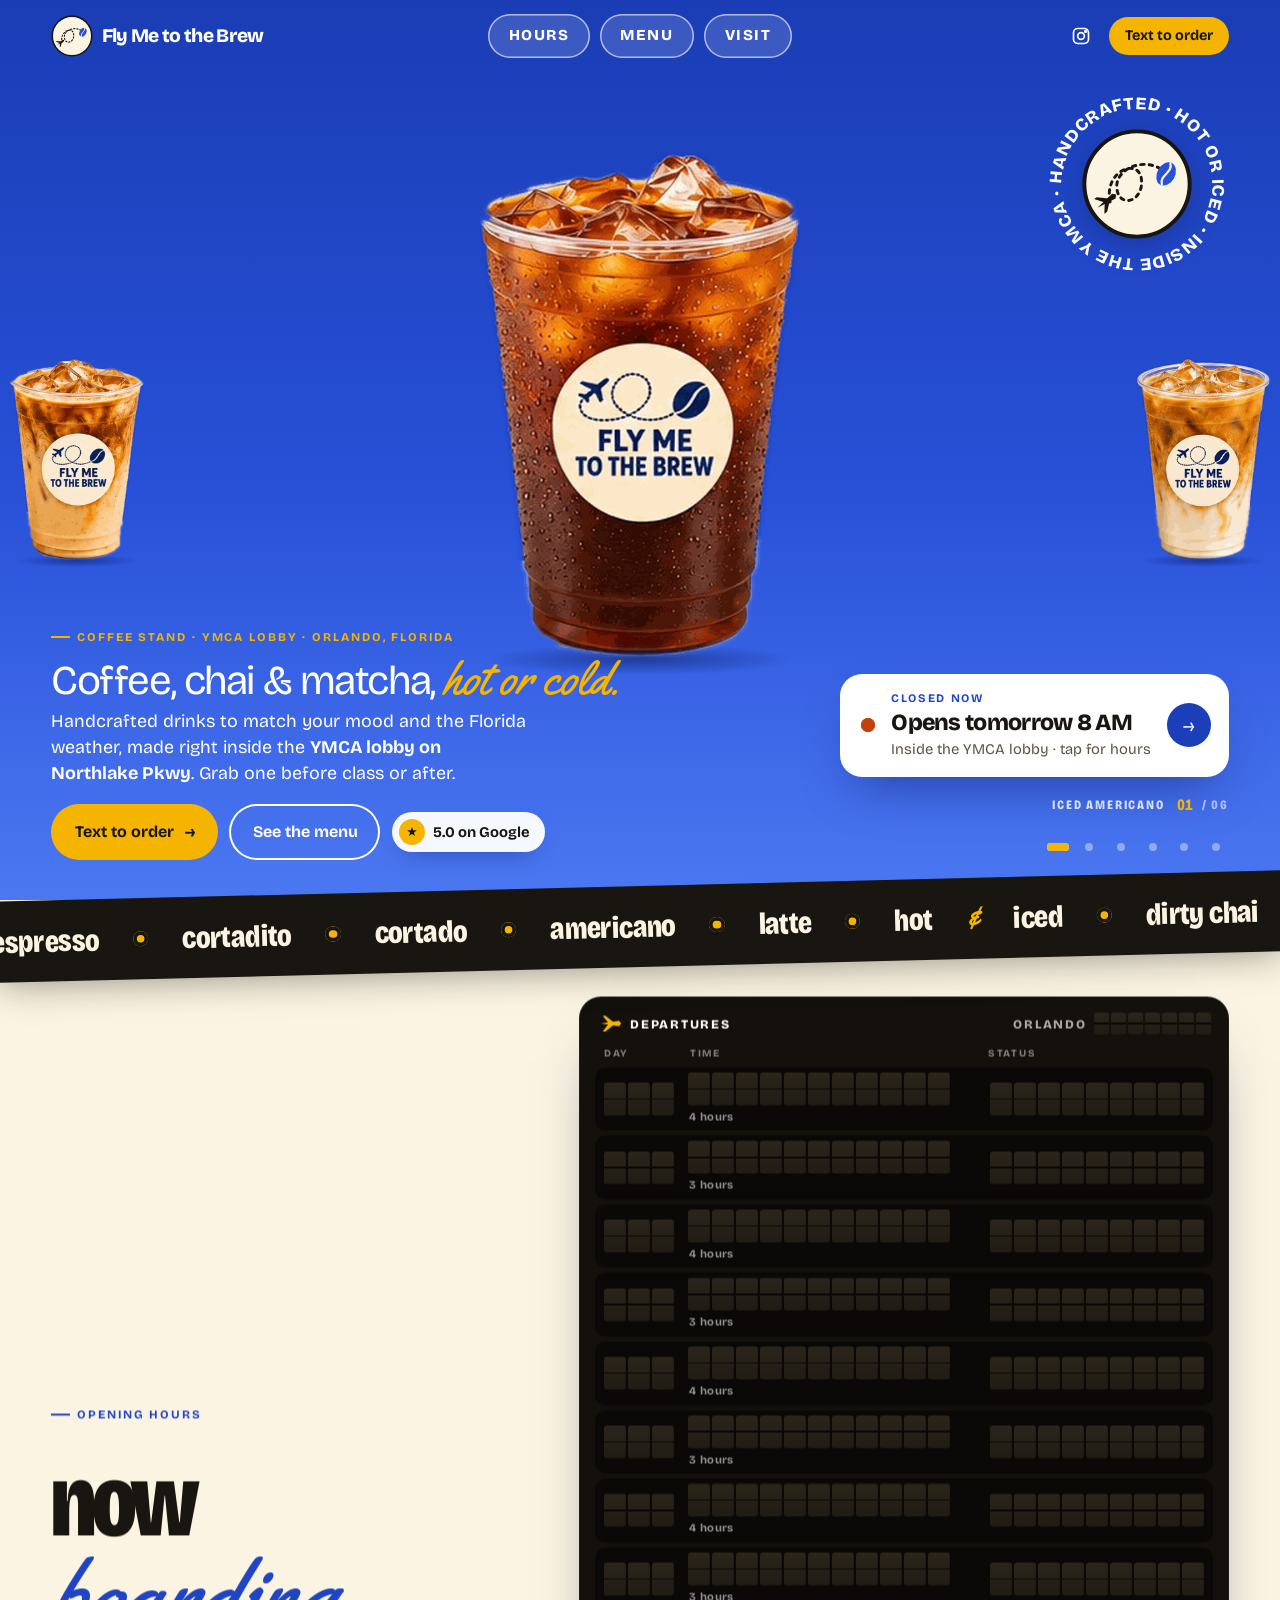
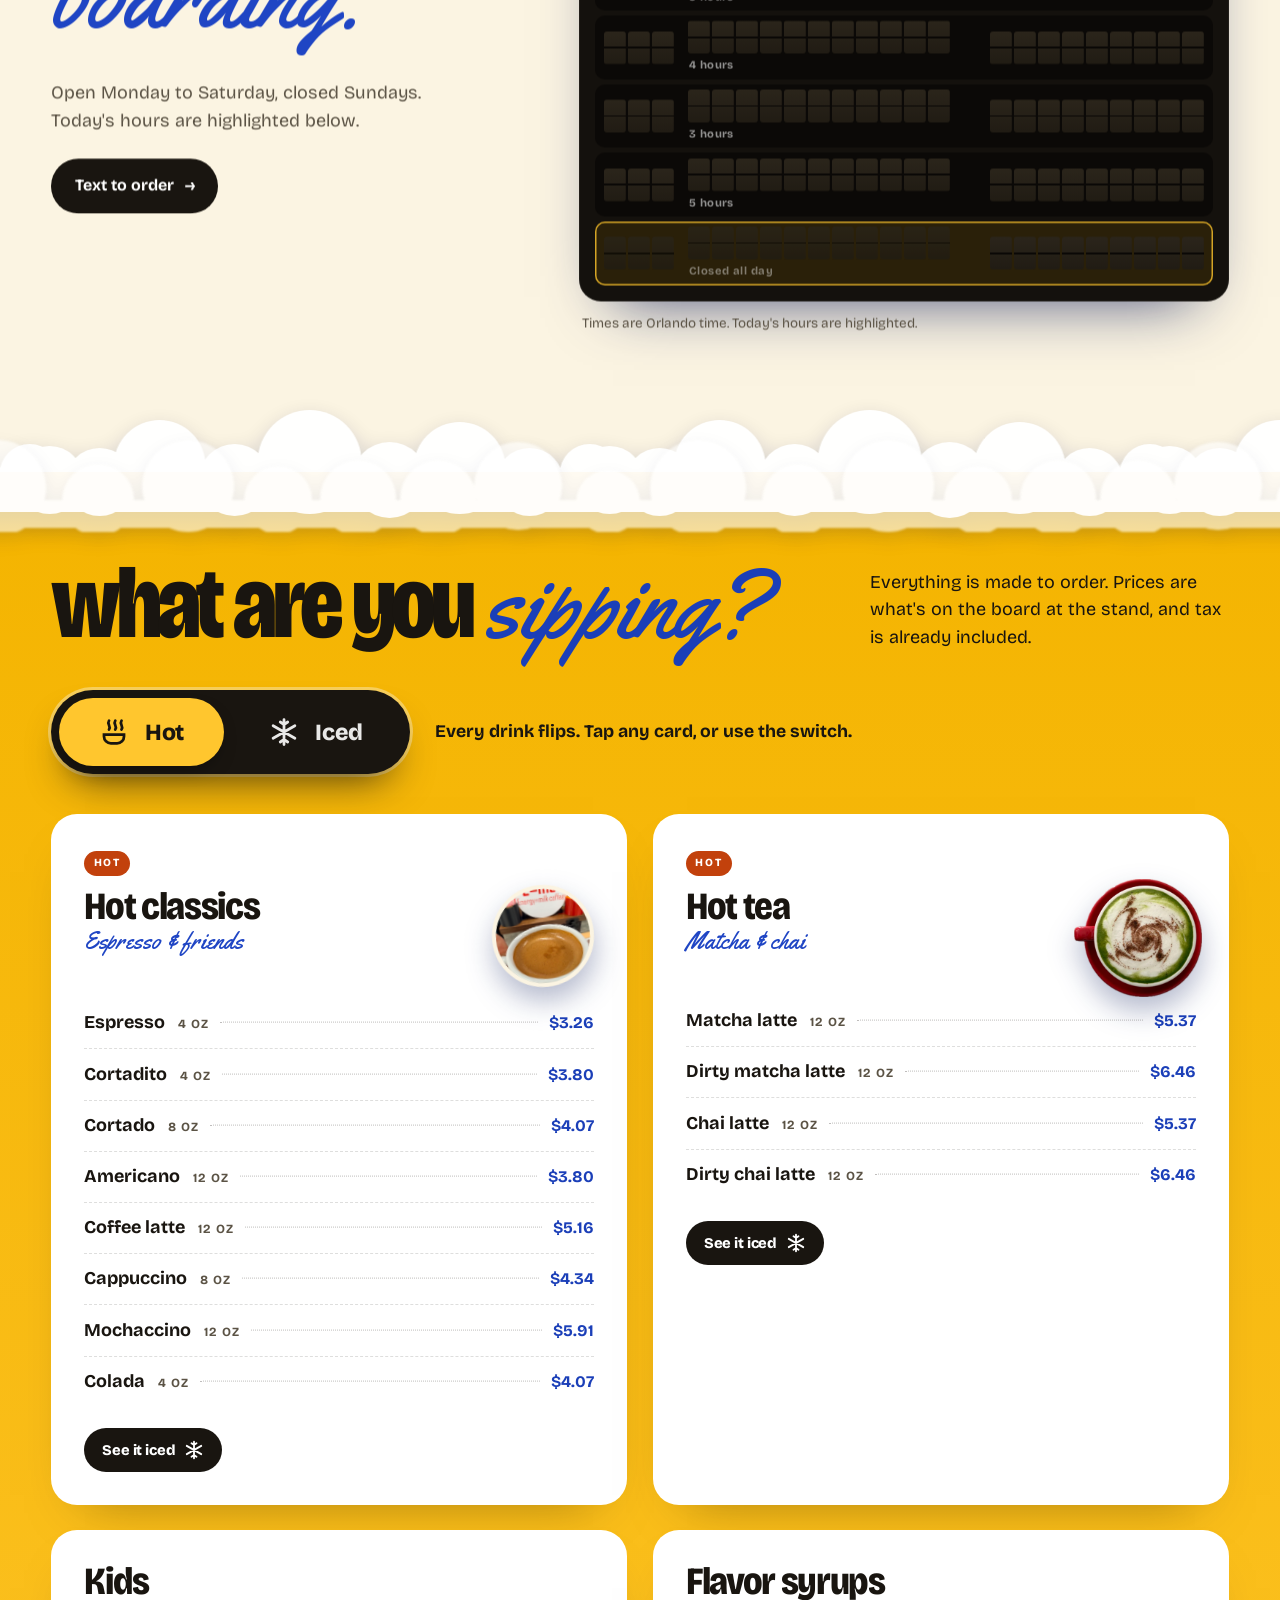
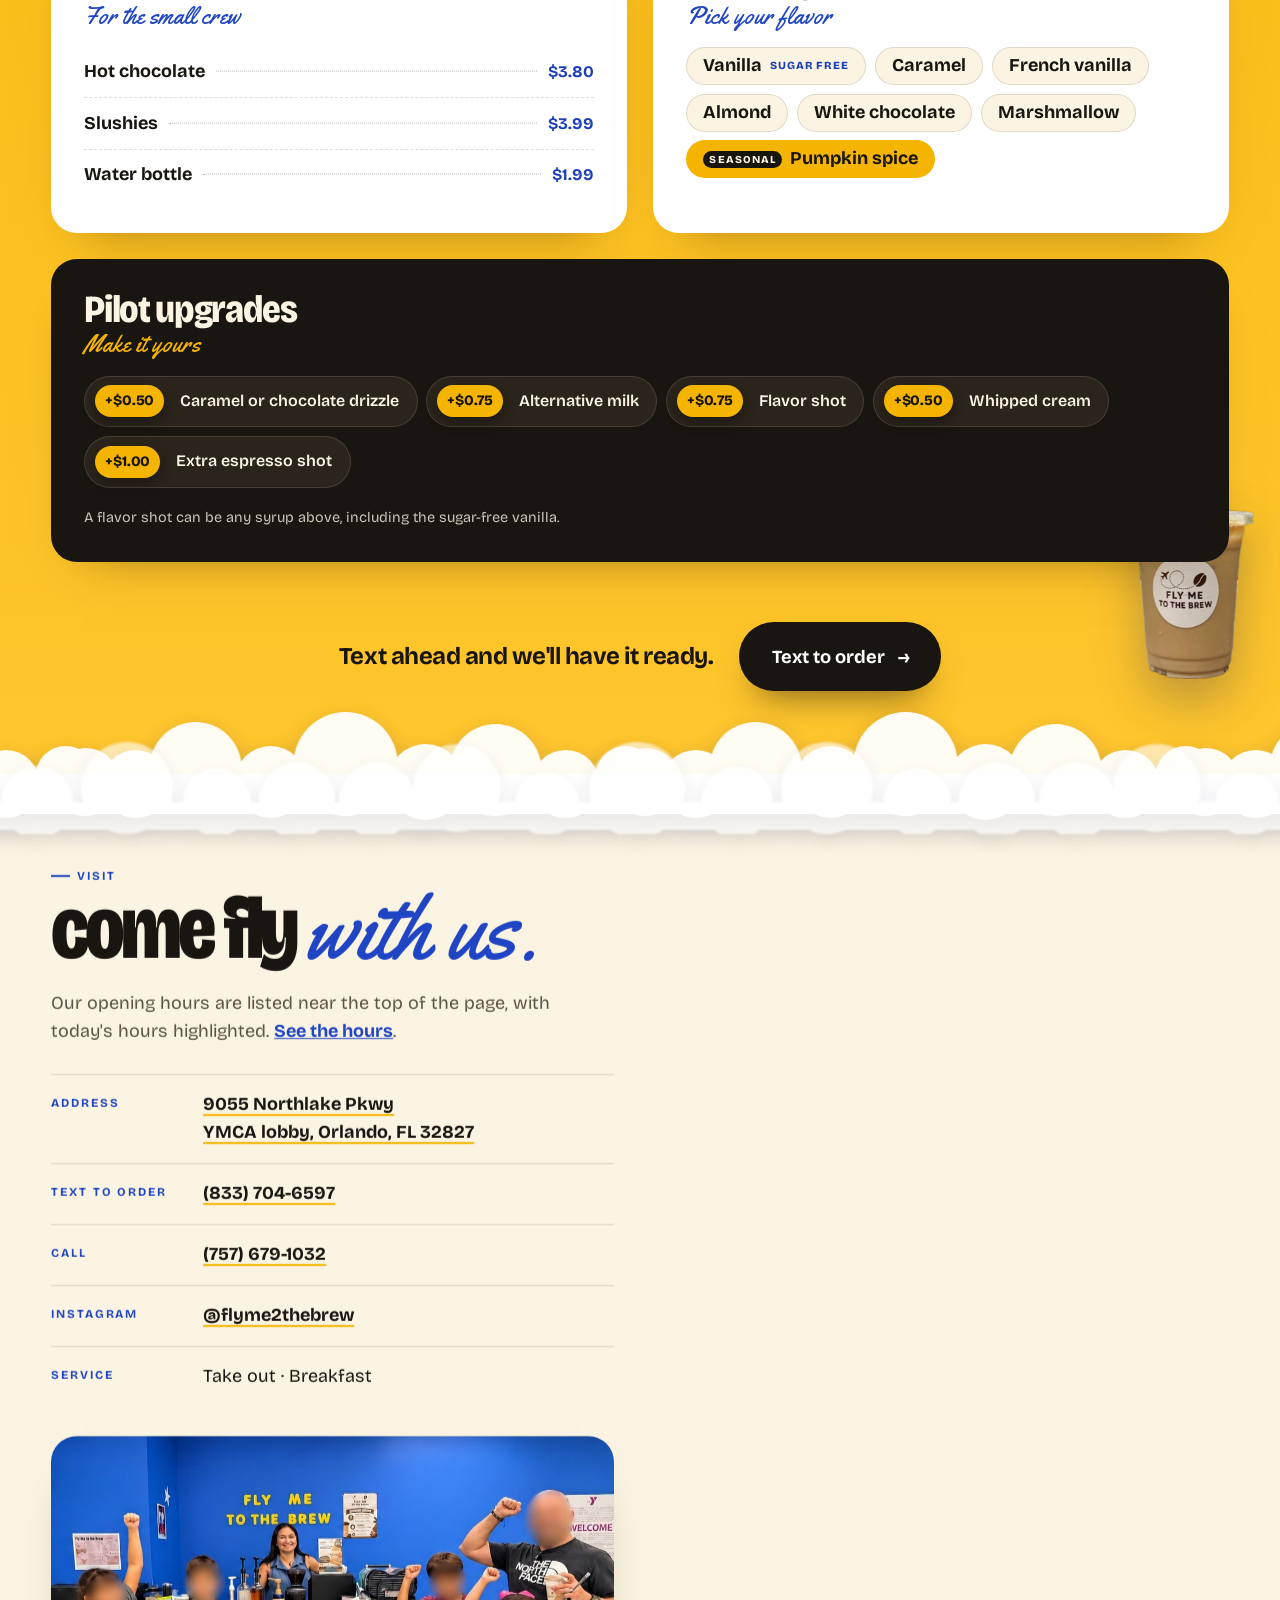
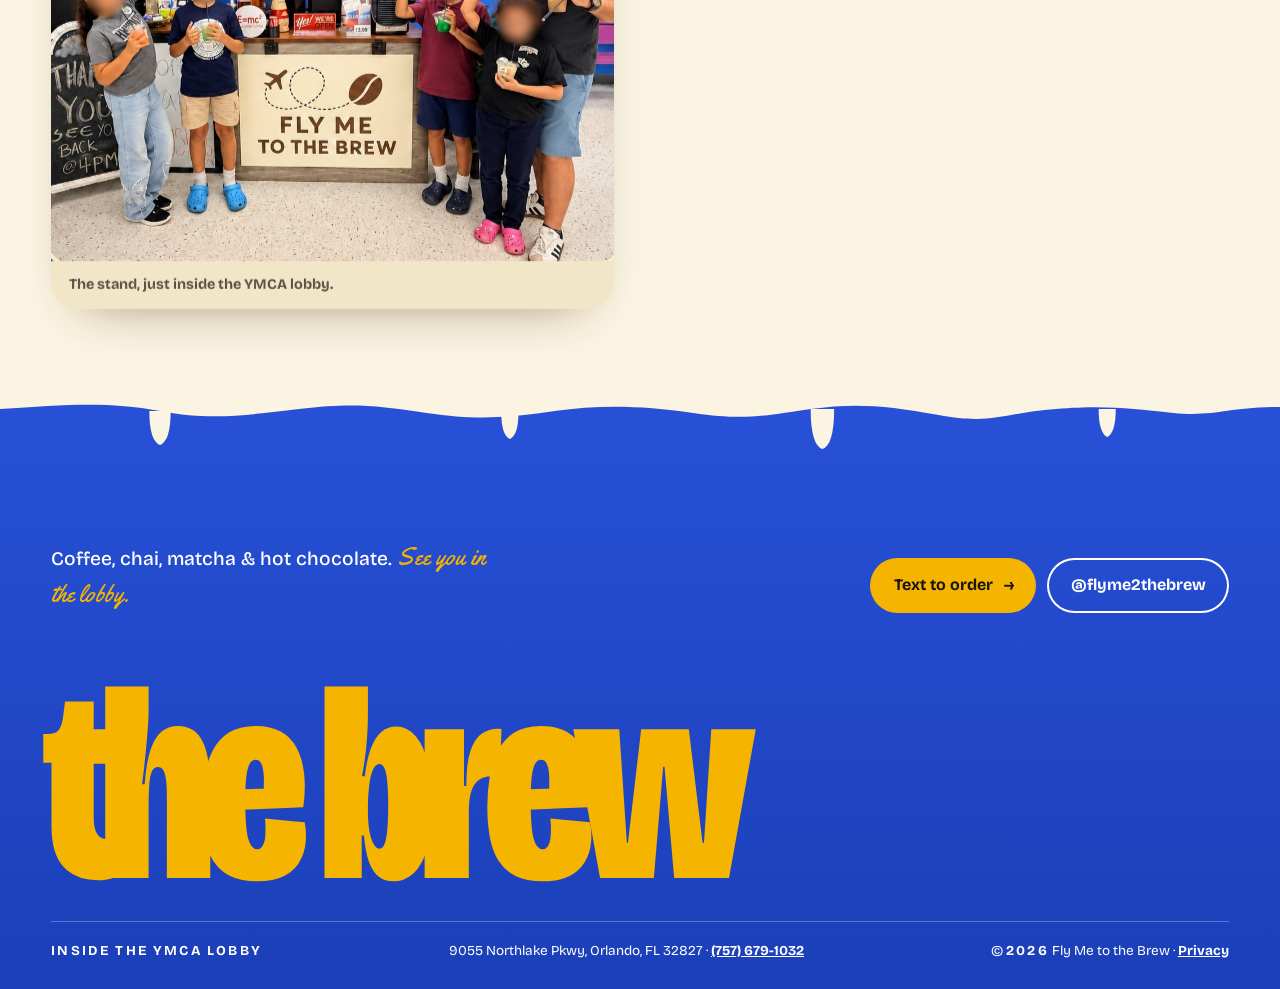
==== index.html @ d14f7934 "Add files via upload" ====
<!doctype html>
<html lang="en">
<head>
<meta charset="utf-8">
<script>document.documentElement.classList.add('js')</script>
<meta name="viewport" content="width=device-width, initial-scale=1">
<title>Fly Me to the Brew · Coffee, Chai &amp; Matcha Inside the YMCA · Orlando</title>
<meta name="description" content="Fly Me to the Brew is a coffee stand inside the YMCA lobby at 9055 Northlake Pkwy, Orlando. Handcrafted coffee, chai, matcha and hot chocolate, hot or cold. 5.0 on Google. Open six days a week.">
<meta name="theme-color" content="#2851D8">
<meta property="og:title" content="Fly Me to the Brew · Orlando">
<meta property="og:description" content="Handcrafted coffee, chai, matcha and hot chocolate, hot or cold, inside the YMCA lobby on Northlake Pkwy.">
<link rel="icon" href="[data-uri]" type="image/svg+xml">
<link rel="preconnect" href="https://fonts.googleapis.com">
<link rel="preconnect" href="https://fonts.gstatic.com" crossorigin>
<link href="https://fonts.googleapis.com/css2?family=Bricolage+Grotesque:opsz,wdth,wght@12..96,75..100,400..800&family=Yellowtail&display=swap" rel="stylesheet">
<script type="application/ld+json">
{"@context":"https://schema.org","@type":"CafeOrCoffeeShop","name":"Fly Me to the Brew","address":{"@type":"PostalAddress","streetAddress":"9055 Northlake Pkwy (YMCA lobby)","addressLocality":"Orlando","addressRegion":"FL","postalCode":"32827"},
"sameAs":["https://www.instagram.com/flyme2thebrew/"],"servesCuisine":"Coffee","aggregateRating":{"@type":"AggregateRating","ratingValue":"5.0","reviewCount":"2"},
"openingHoursSpecification":[
{"@type":"OpeningHoursSpecification","dayOfWeek":["Monday","Tuesday","Wednesday","Thursday","Friday"],"opens":"08:00","closes":"12:00"},
{"@type":"OpeningHoursSpecification","dayOfWeek":["Monday","Tuesday","Wednesday","Thursday","Friday"],"opens":"16:00","closes":"19:00"},
{"@type":"OpeningHoursSpecification","dayOfWeek":"Saturday","opens":"09:00","closes":"14:00"}]}
</script>
<style>

/* ============================================================
   GLOVER'S KITCHEN — tokens
   Colors from the logo: orange circle, green apron, plus a
   red-velvet red and warm icing cream.
   ============================================================ */
:root{
  --cream:#FFF6E9;       /* page background: icing cream */
  --paper:#FCEBD2;       /* soft warm panels */
  --orange:#F6A21A;      /* main brand orange */
  --orange-deep:#C96A04; /* orange for text on light backgrounds */
  --peach:#FFD9A0;
  --green:#1E5B36;       /* apron green (dark sections) */
  --green-2:#26703F;
  --red:#B3261E;         /* red velvet accent */
  --ink:#2A1A10;
  --ink-soft:#6B5443;
  --line:rgba(25,21,16,.13);
  --grad:linear-gradient(180deg,#E07A06 0%,#F09312 50%,#F8B240 100%);

  --f-display:"Bricolage Grotesque", ui-sans-serif, system-ui, sans-serif;
  --f-script:"Yellowtail", cursive;
  --f-body:"Bricolage Grotesque", ui-sans-serif, system-ui, sans-serif;

  --ease-out:cubic-bezier(.16,1,.3,1);
  --ease-spring:cubic-bezier(.34,1.56,.64,1);
  --gutter:clamp(16px,4vw,56px);
  --max:1320px;
}

*,*::before,*::after{box-sizing:border-box}
html{scroll-behavior:smooth;-webkit-text-size-adjust:100%}
body{
  margin:0;background:var(--cream);color:var(--ink);
  font-family:var(--f-body);font-size:clamp(16px,1.05vw + 11px,18px);line-height:1.55;
  font-variation-settings:"wdth" 100;-webkit-font-smoothing:antialiased;overflow-x:hidden;
}
img{display:block;max-width:100%;height:auto}
a{color:inherit}
::selection{background:var(--green);color:var(--cream)}
h1,h2,h3{font-family:var(--f-display);font-weight:800;line-height:.92;letter-spacing:-.03em;margin:0;text-wrap:balance}
p{margin:0 0 1em;text-wrap:pretty}
.wrap{max-width:var(--max);margin:0 auto;padding:0 var(--gutter)}
.eyebrow{
  font-family:var(--f-display);font-size:.74rem;font-weight:700;
  text-transform:uppercase;letter-spacing:.16em;color:var(--orange-deep);display:inline-flex;gap:.6em;align-items:center
}
.eyebrow::before{content:"";width:1.6em;height:2px;background:currentColor}
.script{font-family:var(--f-script);font-weight:400;letter-spacing:0;text-transform:none}
.num{font-variant-numeric:tabular-nums lining-nums}
.skip{position:absolute;left:-999px;top:8px;background:var(--ink);color:var(--cream);padding:.5em 1em;z-index:99}
.skip:focus{left:8px}
:focus-visible{outline:2px solid var(--green);outline-offset:3px;border-radius:4px}
.sr-only{position:absolute;width:1px;height:1px;overflow:hidden;clip-path:inset(50%);white-space:nowrap}

/* ============ header ============ */
.top{position:fixed;inset:0 0 auto;z-index:50;color:var(--ink);transition:background .4s var(--ease-out),box-shadow .4s var(--ease-out),transform .5s var(--ease-out)}
.top.scrolled{background:color-mix(in oklab,var(--cream) 90%,transparent);backdrop-filter:blur(12px) saturate(1.4);-webkit-backdrop-filter:blur(12px) saturate(1.4);box-shadow:0 1px 0 var(--line)}
.top.hide{transform:translateY(-100%)}
.top .wrap{display:grid;grid-template-columns:1fr auto 1fr;align-items:center;height:72px}
.logo{font-family:var(--f-display);font-weight:800;font-size:1.35rem;letter-spacing:-.04em;text-decoration:none;color:inherit;display:flex;align-items:center;gap:.45em;white-space:nowrap}
.logo img{width:42px;height:42px;transition:transform .6s var(--ease-spring)}
.logo:hover img{transform:rotate(-12deg) scale(1.08)}
.nav{display:flex;gap:clamp(18px,3vw,40px);align-items:center}
.nav a{font-size:.74rem;font-weight:700;letter-spacing:.15em;text-transform:uppercase;text-decoration:none;position:relative;padding:.4em 0}
.nav a::after{content:"";position:absolute;left:0;right:0;bottom:0;height:2px;background:currentColor;transform:scaleX(0);transform-origin:right;transition:transform .5s var(--ease-out)}
.nav a:hover::after{transform:scaleX(1);transform-origin:left}
.top-right{display:flex;justify-content:flex-end;align-items:center;gap:.6rem}
.ig{display:grid;place-items:center;width:38px;height:38px;border-radius:50%;transition:background .3s,transform .5s var(--ease-spring)}
.ig:hover{background:rgba(255,255,255,.3);transform:scale(1.1)}
.order-pill{background:var(--green);color:var(--cream);text-decoration:none;font-weight:700;font-size:.9rem;padding:.55em 1.1em;border-radius:99px;transition:transform .5s var(--ease-spring),background .3s}
.order-pill:hover{transform:translateY(-2px) rotate(-2deg);background:var(--ink)}
@media (max-width:860px){.top .wrap{grid-template-columns:1fr auto}.nav{display:none}}

/* ============ hero (floating food stage) ============ */
.hero{position:relative;height:100svh;min-height:640px;max-height:1040px;overflow:hidden;background:var(--grad);color:var(--ink)}
.stage{position:absolute;inset:0}
.prod{
  --w:min(50vh,40vw,480px);
  position:absolute;left:50%;top:45%;width:var(--w);aspect-ratio:1/1;padding:0;border:0;background:none;cursor:pointer;color:inherit;
  transform:translate(calc(-50% + var(--tx,0px) + var(--drag,0px)),calc(-50% + var(--ty,0px))) scale(var(--sc,1));
  opacity:var(--op,0);transition:transform .7s var(--ease-out),opacity .5s var(--ease-out);z-index:1
}
.prod[data-pos="0"]{--tx:0px;--ty:0px;--sc:1;--op:1;z-index:2;cursor:default}
.prod[data-pos="-1"]{--tx:-44vw;--ty:6vh;--sc:.4;--op:1}
.prod[data-pos="1"]{--tx:44vw;--ty:6vh;--sc:.4;--op:1}
.prod[data-pos="-2"]{--tx:-80vw;--ty:6vh;--sc:.3}
.prod[data-pos="2"]{--tx:80vw;--ty:6vh;--sc:.3}
.hero{touch-action:pan-y;cursor:grab;-webkit-user-select:none;user-select:none}
.hero.dragging{cursor:grabbing}
.hero.dragging .prod{transition:none}
.hero-foot{cursor:auto}
.prod .bob{display:block;width:100%;height:100%;animation:bob 5s ease-in-out infinite;transform-origin:50% 60%}
.prod:nth-child(2n) .bob{animation-delay:-1.6s}
.prod:nth-child(3n) .bob{animation-delay:-3.1s}
.prod img{display:block;width:100%;height:100%;object-fit:contain;transform:scale(var(--k,1));filter:drop-shadow(0 24px 26px rgba(10,25,90,.35));user-select:none;-webkit-user-drag:none}
.prod::after{content:"";position:absolute;left:16%;right:16%;bottom:-10%;height:7%;border-radius:50%;background:radial-gradient(closest-side,rgba(10,25,90,.45),rgba(10,25,90,0));animation:shadow 5s ease-in-out infinite}
.prod:nth-child(2n)::after{animation-delay:-1.6s}
.prod:nth-child(3n)::after{animation-delay:-3.1s}
@keyframes bob{0%,100%{transform:translateY(0) rotate(-7deg)}50%{transform:translateY(-16px) rotate(-3deg)}}
@keyframes shadow{0%,100%{transform:scaleX(1);opacity:1}50%{transform:scaleX(.82);opacity:.65}}
.prod:not([data-pos="0"]):hover .bob{animation-duration:2.4s}
@media (max-width:760px){
  .prod{--w:min(34vh,62vw);top:38%}
  .prod[data-pos="-1"]{--tx:-52vw;--sc:.42}
  .prod[data-pos="1"]{--tx:52vw;--sc:.42}
}

.stage-word{position:absolute;left:0;right:0;top:45%;transform:translateY(-50%);display:grid;place-items:center;z-index:3;pointer-events:none}
@media (max-width:760px){.stage-word{top:38%}}
.stage-word .w{
  grid-area:1/1;font-family:var(--f-display);font-weight:800;font-variation-settings:"wdth" 75;text-transform:lowercase;line-height:1;letter-spacing:-.04em;white-space:nowrap;color:#FFF4E2;
  font-size:min(15rem,calc(92vw / (var(--n) * .5)),32vh);
  opacity:0;transform:translateY(.25em) scale(.96);filter:blur(8px);
  transition:opacity .3s var(--ease-out),transform .55s var(--ease-out),filter .35s var(--ease-out);
  text-shadow:0 6px 40px rgba(10,25,90,.25)
}
.stage-word .w.on{opacity:1;transform:none;filter:none;transition-delay:.1s}

.hero-foot{position:absolute;left:0;right:0;bottom:clamp(22px,4.5vh,48px);z-index:4}
.hero-foot .wrap{display:grid;grid-template-columns:1fr auto;gap:var(--gutter);align-items:end}
.hero .eyebrow{color:var(--ink)}
.hero-title{font-size:clamp(1.9rem,3.2vw,2.9rem);letter-spacing:-.035em;margin:.55rem 0 .5rem;line-height:.95}
.hero-title .script{color:#fff;font-size:1.15em;text-shadow:0 2px 0 rgba(10,25,90,.25)}
.lede{max-width:40ch;font-size:clamp(1rem,.5vw + .9rem,1.12rem);line-height:1.45;margin:0 0 1.1rem}
.lede strong{font-weight:700}
.btn{
  --bg:var(--ink);--fg:#fff;--hov:var(--green);
  display:inline-flex;align-items:center;gap:.7em;background:var(--bg);color:var(--fg);text-decoration:none;border:0;cursor:pointer;
  font-family:var(--f-display);font-weight:700;font-size:1rem;padding:.95em 1.4em .95em 1.5em;border-radius:99px;
  position:relative;overflow:hidden;isolation:isolate;transition:transform .5s var(--ease-out),color .3s
}
.btn::before{content:"";position:absolute;inset:0;background:var(--hov);border-radius:inherit;transform:translateY(101%);transition:transform .55s var(--ease-out);z-index:-1}
.btn:hover::before{transform:none}
.btn:hover{transform:translateY(-2px)}
.btn .arr{display:inline-block;transition:transform .5s var(--ease-out)}
.btn:hover .arr{transform:translateX(3px)}
.btn-row{display:flex;flex-wrap:wrap;gap:.7rem}
.btn.ghost{--bg:transparent;--fg:var(--ink);box-shadow:inset 0 0 0 2px var(--ink)}
.btn.ghost:hover{color:#fff}
.hero-side{display:flex;flex-direction:column;align-items:flex-end;gap:1rem;text-align:right}
.today{
  display:flex;align-items:center;gap:1rem;text-align:left;text-decoration:none;background:#fff;color:var(--ink);
  padding:1rem 1.1rem 1rem 1.3rem;border-radius:22px;box-shadow:0 24px 50px -20px rgba(10,25,90,.55);max-width:420px;
  transition:transform .5s var(--ease-spring),box-shadow .4s;cursor:pointer
}
.today:hover{transform:translateY(-4px) rotate(-1deg);box-shadow:0 32px 60px -22px rgba(10,25,90,.65)}
.today .pulse{flex:none;width:14px;height:14px;border-radius:50%;background:var(--red);position:relative}
.today .pulse::after{content:"";position:absolute;inset:0;border-radius:50%;background:var(--red);animation:pulse 1.8s var(--ease-out) infinite}
.td-text small{display:block;font-size:.72rem;font-weight:700;letter-spacing:.14em;text-transform:uppercase;color:var(--orange-deep)}
.td-text b{display:block;font-family:var(--f-display);font-weight:800;font-size:clamp(1.1rem,1.4vw + .6rem,1.45rem);letter-spacing:-.03em;line-height:1.05;margin-top:.15rem}
.td-text span{display:block;font-size:.92rem;color:var(--ink-soft);margin-top:.2rem}
.td-go{flex:none;display:grid;place-items:center;width:44px;height:44px;border-radius:50%;background:var(--green);color:#fff;font-size:1.2rem;transition:transform .5s var(--ease-spring)}
.today:hover .td-go{transform:rotate(-45deg)}
@media (max-width:760px){
  .today{max-width:none;width:100%;padding:.9rem 1rem}
  .hero{height:auto;min-height:0;max-height:none;padding-bottom:26px}
  .stage{position:relative;height:58svh;min-height:360px;max-height:520px}
  .prod,.stage-word{top:56%}
  .hero-foot{position:relative;bottom:auto}
}
.dots{display:flex;gap:.35rem}
.dots button{width:26px;height:26px;border:0;background:none;padding:0;cursor:pointer;display:grid;place-items:center}
.dots button::before{content:"";width:8px;height:8px;border-radius:50%;background:rgba(25,21,16,.3);transition:all .4s var(--ease-spring)}
.dots button[aria-current="true"]::before{background:var(--ink);width:22px;border-radius:99px}
@media (max-width:760px){.hero-foot .wrap{grid-template-columns:1fr}.hero-side{align-items:flex-start;text-align:left;width:100%;gap:.7rem}}

.sticker{position:absolute;right:var(--gutter);top:92px;width:184px;height:184px;z-index:4;display:grid;place-items:center;text-decoration:none}
.sticker svg{position:absolute;inset:0;animation:spin 18s linear infinite}
.sticker text{font-family:var(--f-display);font-weight:800;font-size:12.5px;letter-spacing:.5px;text-transform:uppercase;fill:var(--ink)}
.sticker .core{position:relative;width:112px;height:112px;border-radius:50%;display:grid;place-items:center;transition:transform .6s var(--ease-spring);filter:drop-shadow(0 8px 14px rgba(10,25,90,.3))}
.sticker .core img{width:100%;height:100%}
.sticker:hover .core{transform:scale(1.12) rotate(-12deg)}
@keyframes spin{to{transform:rotate(360deg)}}
@media (max-width:1100px){.sticker{width:140px;height:140px}.sticker .core{width:84px;height:84px}}
@media (max-width:760px){.sticker{display:none}}

/* ============ marquee ============ */
.marquee{background:var(--green);color:var(--cream);overflow:hidden;padding:1.05rem 0;transform:rotate(-1.4deg);margin:-14px -2vw 0;position:relative;z-index:3;box-shadow:0 20px 40px -24px rgba(27,63,184,.6)}
.marquee .track{display:flex;width:max-content;animation:marq 40s linear infinite}
.marquee:hover .track{animation-play-state:paused}
.marquee span{font-family:var(--f-display);font-weight:800;font-variation-settings:"wdth" 80;font-size:clamp(1.3rem,2.4vw,2rem);letter-spacing:-.02em;white-space:nowrap;padding:0 .55em;display:flex;align-items:center;gap:1.1em;text-transform:lowercase}
.marquee i{font-family:var(--f-script);font-style:normal;font-weight:400;color:var(--orange);text-transform:none}
.marquee span::after{content:"";width:.5em;height:.5em;border-radius:50%;background:var(--orange);box-shadow:inset 0 0 0 .12em var(--cream)}
@keyframes marq{to{transform:translateX(-50%)}}

/* ============ proof ============ */
.proof{padding:clamp(70px,9vw,120px) 0 clamp(40px,6vw,80px)}
.proof-grid{display:grid;grid-template-columns:repeat(4,1fr);border-top:1px solid var(--line)}
.proof-grid > div{padding:1.4rem 1.2rem 0 0;border-right:1px solid var(--line);margin-right:1.2rem}
.proof-grid > div:last-child{border-right:0}
.proof .big{font-family:var(--f-display);font-weight:800;font-variation-settings:"wdth" 78;font-size:clamp(2.6rem,5.4vw,4.6rem);line-height:.9;letter-spacing:-.045em;color:var(--green)}
.proof .big sup,.proof .big small{font-size:.4em;vertical-align:1.2em;color:var(--orange-deep);margin-left:.08em}
.proof .big small{vertical-align:baseline}
.proof .lbl{font-size:.92rem;color:var(--ink-soft);margin-top:.5rem;max-width:22ch}
@media (max-width:760px){.proof-grid{grid-template-columns:1fr 1fr;row-gap:1.6rem}.proof-grid > div:nth-child(2){border-right:0}}

/* ============ section heads ============ */
.sec{padding:clamp(70px,10vw,140px) 0}
.head{display:grid;grid-template-columns:repeat(12,1fr);gap:var(--gutter);align-items:end;margin-bottom:clamp(36px,5vw,64px)}
.head h2{grid-column:1 / span 8;font-size:clamp(3rem,8vw,7rem);font-variation-settings:"wdth" 80;text-transform:lowercase;letter-spacing:-.045em;line-height:.95}
.head h2 .script{font-size:.95em;color:var(--orange-deep)}
.head p{grid-column:9 / span 4;color:var(--ink-soft);margin:0}
@media (max-width:900px){.head h2,.head p{grid-column:1 / -1}}

/* ============ menu ============ */
.menu{background:var(--grad);position:relative;overflow:hidden}
.menu .head h2,.menu .head p{color:var(--ink)}
.menu .head h2 .script{color:#fff;text-shadow:0 2px 0 rgba(10,25,90,.25)}
.menu .head p a{font-weight:700}
.board{display:grid;grid-template-columns:repeat(12,1fr);gap:clamp(18px,2vw,28px);position:relative;z-index:1}
.cat{grid-column:span 6;background:#fff;border-radius:26px;padding:clamp(22px,2.6vw,36px);position:relative;overflow:hidden;box-shadow:0 24px 50px -34px rgba(10,25,90,.6);transition:transform .6s var(--ease-out),box-shadow .6s var(--ease-out)}
.cat:hover{transform:translateY(-4px);box-shadow:0 30px 60px -36px rgba(10,25,90,.7)}
.cat.wide{grid-column:span 12}
.cat.third{grid-column:span 4}
@media (max-width:980px){.cat,.cat.third{grid-column:span 12}}
.cat-top{display:flex;justify-content:space-between;align-items:flex-start;gap:1rem;margin-bottom:1.2rem}
.cat h3{font-size:clamp(1.9rem,3vw,2.6rem);font-variation-settings:"wdth" 85;letter-spacing:-.035em}
.cat h3 .script{display:block;font-size:.62em;margin-top:.3em;color:var(--orange-deep)}
.cat-img{width:clamp(90px,10vw,130px);flex:none;margin:-10px -6px -20px 0;filter:drop-shadow(0 14px 14px rgba(10,25,90,.3));transition:transform .6s var(--ease-spring)}
.cat:hover .cat-img{transform:rotate(-8deg) scale(1.08)}
.rows{list-style:none;margin:0;padding:0}
.rows li{display:flex;align-items:baseline;gap:.6em;padding:.62em 0;border-top:1px dashed var(--line)}
.rows li:first-child{border-top:0}
.rows .n{font-weight:700}
.rows .d{color:var(--ink-soft);font-size:.9em}
.rows .fill{flex:1;border-bottom:1.5px dotted rgba(25,21,16,.28);transform:translateY(-.3em);min-width:1.5em}
.rows .p{font-family:var(--f-display);font-weight:700;color:var(--green);font-size:.9em}
.tagline{font-family:var(--f-script);font-size:1.35rem;color:var(--orange-deep);margin:1rem 0 0}
.fresh{position:absolute;top:1.2rem;right:1.2rem;font-family:var(--f-display);font-size:.68rem;font-weight:800;letter-spacing:.14em;text-transform:uppercase;background:var(--red);color:#fff;padding:.35em .7em;border-radius:99px;transform:rotate(4deg)}
@media (max-width:600px){.fresh{position:static;display:inline-block;margin-bottom:.9rem}}

/* flavors */
.flavor-cat{background:var(--green);color:var(--cream)}
.flavor-cat h3 .script{color:var(--orange)}
.flavor-cat p{color:rgba(255,246,233,.78)}
.flavors{display:flex;flex-wrap:wrap;gap:.55rem;margin-top:.4rem}
.flv{
  --c:#eee;display:inline-flex;align-items:center;gap:.6em;padding:.55em 1.1em .55em .6em;border-radius:99px;background:var(--green-2);
  border:1px solid rgba(255,255,255,.12);color:var(--cream);font-weight:600;font-size:1rem;cursor:default;
  transition:transform .5s var(--ease-spring),border-color .3s
}
.flv img,.flv .sw{width:46px;height:46px;object-fit:contain;margin:-6px 0;filter:drop-shadow(0 6px 6px rgba(0,0,0,.3));transition:transform .5s var(--ease-spring)}
.flv .sw{width:34px;height:34px;margin:0 6px;border-radius:50%;background:var(--c);box-shadow:inset 0 -4px 0 rgba(0,0,0,.15)}
.flv:hover{transform:translateY(-3px) rotate(-2deg);border-color:var(--c)}
.flv:hover img,.flv:hover .sw{transform:scale(1.35) rotate(-8deg)}
.flv .best{font-size:.66rem;font-weight:800;letter-spacing:.1em;text-transform:uppercase;background:var(--orange);color:var(--ink);padding:.2em .55em;border-radius:99px}

/* ============ fresh-out-the-oven rail ============ */
.newbies{overflow:hidden}
.rail{display:flex;gap:clamp(16px,2vw,26px);overflow-x:auto;scroll-snap-type:x mandatory;padding:10px var(--gutter) 30px;scrollbar-width:none;cursor:grab}
.rail::-webkit-scrollbar{display:none}
.rail.drag{cursor:grabbing;scroll-snap-type:none}
.card{flex:0 0 clamp(250px,30vw,380px);scroll-snap-align:start;perspective:900px;margin:0}
.card .inner{border-radius:24px;overflow:hidden;background:#fff;transform:rotateX(var(--rx,0)) rotateY(var(--ry,0));transition:transform .5s var(--ease-out),box-shadow .5s;box-shadow:0 20px 40px -30px rgba(25,21,16,.5);will-change:transform}
.card:hover .inner{box-shadow:0 40px 70px -35px rgba(40,81,216,.6)}
.card img{aspect-ratio:4/5;object-fit:cover;width:100%;pointer-events:none;user-select:none}
.card figcaption{display:flex;flex-direction:column;gap:.15rem;padding:1rem .3rem 0}
.card figcaption b{font-family:var(--f-display);font-weight:800;font-size:1.25rem;letter-spacing:-.02em}
.card figcaption span{font-family:var(--f-script);font-size:1.2rem;color:var(--orange-deep)}
.rail-hint{display:flex;align-items:center;gap:.6em;font-size:.85rem;color:var(--ink-soft);margin-top:.8rem}
.rail-hint .bar{width:60px;height:3px;background:var(--line);position:relative;overflow:hidden;border-radius:2px}
.rail-hint .bar i{position:absolute;inset:0;background:var(--orange);transform-origin:left;transform:scaleX(var(--p,.15))}

/* ============ in their words ============ */
.voices{background:var(--paper);position:relative;overflow:hidden}
.feature-quote{display:grid;grid-template-columns:repeat(12,1fr);gap:var(--gutter);align-items:start;margin-bottom:clamp(40px,6vw,80px)}
.feature-quote blockquote{grid-column:1 / span 9;margin:0;font-family:var(--f-display);font-weight:700;font-variation-settings:"wdth" 80;font-size:clamp(2.1rem,5.2vw,4.6rem);line-height:1;letter-spacing:-.035em;text-indent:-.42em}
.feature-quote blockquote em{font-style:normal;color:var(--orange-deep)}
.feature-quote cite{grid-column:10 / span 3;font-style:normal;align-self:end;font-size:.95rem}
.feature-quote cite a{font-weight:700;text-decoration:none;border-bottom:2px solid var(--orange)}
.feature-quote cite small{display:block;color:var(--ink-soft);margin-top:.3em}
@media (max-width:900px){.feature-quote blockquote,.feature-quote cite{grid-column:1 / -1}}
.quotes{columns:3 280px;column-gap:clamp(16px,2vw,26px)}
.q{break-inside:avoid;background:#fff;border-radius:22px;padding:1.5rem 1.5rem 1.2rem;margin:0 0 clamp(16px,2vw,26px);position:relative;transition:transform .6s var(--ease-spring)}
.q:nth-child(odd){transform:rotate(-1deg)}
.q:nth-child(even){transform:rotate(1.2deg)}
.q:hover{transform:rotate(0) translateY(-4px)}
.q p{font-size:1.2rem;line-height:1.4;margin-bottom:1rem;text-indent:-.4em}
.q footer{display:flex;align-items:center;gap:.6em;font-size:.85rem;color:var(--ink-soft);border-top:1px solid var(--line);padding-top:.8rem}
.q footer a{color:var(--ink);font-weight:700;text-decoration:none}
.q footer a:hover{color:var(--orange-deep)}
.q .av{width:28px;height:28px;border-radius:50%;background:var(--c,var(--orange));display:grid;place-items:center}
.q .av img{width:100%;height:100%}

/* ============ giving back: "we sell out & help out" ============ */
.giving{background:radial-gradient(120% 80% at 50% 0%,#C7372C 0%,#A11F18 55%,#7A1410 100%);color:var(--cream);position:relative;overflow:hidden}
.giving .eyebrow{color:var(--peach)}
.give-head{text-align:center;max-width:1040px;margin:0 auto clamp(56px,8vw,100px)}
.give-head h2{font-size:clamp(3.2rem,10vw,9rem);font-variation-settings:"wdth" 76;text-transform:lowercase;letter-spacing:-.05em;line-height:.86;margin:.35em 0 .35em}
.give-head h2 .script{display:block;color:var(--orange);font-size:.82em;margin-top:.04em;text-shadow:0 4px 0 rgba(0,0,0,.18)}
.give-head p{font-size:clamp(1.05rem,1vw + .8rem,1.35rem);max-width:46ch;margin:0 auto;color:rgba(255,246,233,.92)}
.give-head p strong{color:#fff}

/* the 1-for-1 exchange */
.swap{position:relative;display:grid;grid-template-columns:1fr auto 1fr;align-items:center;gap:clamp(16px,3vw,44px);max-width:980px;margin:0 auto clamp(56px,8vw,100px)}
.side{position:relative;background:var(--cream);color:var(--ink);border-radius:30px;padding:clamp(20px,3vw,32px);padding-top:clamp(84px,9vw,112px);text-align:center;box-shadow:0 34px 70px -34px rgba(0,0,0,.6)}
.side img{position:absolute;left:0;right:0;margin:0 auto;top:calc(-1 * clamp(66px,7.5vw,100px));width:clamp(120px,14vw,170px);filter:drop-shadow(0 18px 18px rgba(80,10,5,.35));animation:bob 5s ease-in-out infinite}
.side.give img{animation-delay:-2.2s}
.side .one{display:block;font-family:var(--f-display);font-weight:800;font-variation-settings:"wdth" 76;font-size:clamp(4rem,9vw,7rem);line-height:.8;letter-spacing:-.05em;color:var(--green)}
.side.give .one{color:var(--red)}
.side b{display:block;font-family:var(--f-display);font-size:clamp(1.25rem,1.6vw,1.6rem);letter-spacing:-.03em;margin:.35rem 0 .2rem}
.side span{display:block;color:var(--ink-soft);font-size:.98rem}
.mid{display:grid;justify-items:center;gap:.3rem;color:var(--orange)}
.mid svg{width:clamp(56px,6vw,78px);height:auto;animation:beat 1.4s ease-in-out infinite}
.mid i{font-family:var(--f-script);font-style:normal;font-size:clamp(1.5rem,2.2vw,2rem);color:var(--peach)}
@keyframes beat{0%,100%{transform:scale(1)}14%{transform:scale(1.18)}28%{transform:scale(1)}42%{transform:scale(1.1)}56%{transform:scale(1)}}
/* a little roll that keeps travelling from "you" to "a neighbor" */
.traveler{position:absolute;top:34%;left:20%;width:clamp(44px,5vw,62px);pointer-events:none;animation:travel 3.2s var(--ease-out) infinite;filter:drop-shadow(0 8px 8px rgba(0,0,0,.3));z-index:2}
@keyframes travel{
  0%{left:20%;transform:translate(-50%,0) scale(.5) rotate(0);opacity:0}
  12%{opacity:1}
  50%{transform:translate(-50%,-90px) scale(1) rotate(180deg)}
  88%{opacity:1}
  100%{left:80%;transform:translate(-50%,0) scale(.5) rotate(360deg);opacity:0}
}
@media (max-width:760px){
  .swap{grid-template-columns:1fr;gap:clamp(70px,16vw,96px);max-width:420px;margin-top:90px}
  .mid{grid-row:2}
  .mid svg{transform:none}
  .traveler{display:none}
}

/* how we help */
.ways-title{font-family:var(--f-display);font-size:.78rem;font-weight:700;letter-spacing:.18em;text-transform:uppercase;color:var(--peach);text-align:center;margin:0 0 1.4rem}
.ways{display:grid;grid-template-columns:repeat(4,1fr);gap:clamp(14px,2vw,24px)}
@media (max-width:1050px){.ways{grid-template-columns:1fr 1fr}}
@media (max-width:560px){.ways{grid-template-columns:1fr}}
.way{display:flex;flex-direction:column;gap:.7rem;background:rgba(255,246,233,.08);border:1px solid rgba(255,246,233,.2);border-radius:26px;padding:1.5rem 1.5rem 1.3rem;transition:transform .5s var(--ease-spring),background .3s,border-color .3s}
.way:hover{transform:translateY(-6px) rotate(-1deg);background:rgba(255,246,233,.14);border-color:var(--orange)}
.way .ico{width:54px;height:54px;border-radius:18px;background:var(--orange);display:grid;place-items:center;font-size:1.6rem;transform:rotate(-6deg);transition:transform .5s var(--ease-spring)}
.way:hover .ico{transform:rotate(6deg) scale(1.08)}
.way h3{font-size:clamp(1.35rem,1.7vw,1.6rem);letter-spacing:-.035em;line-height:1}
.way p{margin:0;color:rgba(255,246,233,.85);font-size:.98rem;line-height:1.45}
.way .src{margin-top:auto;padding-top:.5rem;font-size:.82rem;font-weight:700;color:var(--peach);text-decoration:none}
.way .src:hover{color:#fff}

/* the promise */
.give-quote{display:grid;grid-template-columns:auto 1fr;gap:clamp(20px,4vw,56px);align-items:center;max-width:1060px;margin:clamp(56px,8vw,100px) auto 0;padding-top:clamp(40px,6vw,70px);border-top:1px solid rgba(255,246,233,.22)}
.give-quote svg{width:clamp(120px,16vw,210px);color:var(--cream)}
.give-quote blockquote{margin:0 0 1.4rem;font-family:var(--f-display);font-weight:700;font-variation-settings:"wdth" 82;font-size:clamp(1.8rem,3.8vw,3.2rem);line-height:1.02;letter-spacing:-.035em;text-indent:-.4em}
.give-quote blockquote em{font-style:normal;color:var(--orange)}
.give-quote small{display:block;font-family:var(--f-body);font-size:.85rem;font-weight:500;letter-spacing:0;color:rgba(255,246,233,.7);margin-top:.8rem;text-indent:0}
.giving .btn{--bg:var(--cream);--fg:var(--ink);--hov:var(--orange)}
.giving .btn.ghost{--bg:transparent;--fg:var(--cream);box-shadow:inset 0 0 0 2px var(--cream)}
.giving .btn.ghost:hover{color:var(--ink)}
@media (max-width:760px){.give-quote{grid-template-columns:1fr}.give-quote svg{width:120px}}

/* small "every order feeds a neighbor" link in the hero */
.give-pill{display:inline-flex;align-items:center;align-self:center;gap:.55em;background:rgba(255,255,255,.88);color:var(--red);font-weight:700;font-size:.92rem;text-decoration:none;padding:.45em 1em .45em .5em;border-radius:99px;box-shadow:0 10px 24px -14px rgba(110,30,0,.6);transition:transform .5s var(--ease-spring),background .3s}
.give-pill:hover{transform:translateY(-2px) rotate(-1deg);background:#fff}
.give-pill .h{display:grid;place-items:center;width:26px;height:26px;border-radius:50%;background:var(--red);color:#fff;font-size:.8rem;animation:beat 1.4s ease-in-out infinite}
.proof-link{text-decoration:none;display:block;border-radius:12px;transition:transform .5s var(--ease-spring)}
.proof-link:hover{transform:translateY(-3px)}
.proof-link .big{color:var(--red)}
.proof-link .more-link{font-size:.85rem;font-weight:700;color:var(--red);margin-top:.4rem;display:inline-block;border-bottom:2px solid currentColor}

/* line art that draws itself in */
.draw path,.draw line,.draw circle{stroke-dasharray:var(--len,600);stroke-dashoffset:var(--len,600);transition:stroke-dashoffset 2.4s var(--ease-out)}
.draw.in path,.draw.in line,.draw.in circle,html:not(.js) .draw path{stroke-dashoffset:0}
.draw .fillin{fill:currentColor;fill-opacity:0;transition:fill-opacity 1s 1.6s}
.draw.in .fillin{fill-opacity:.9}

/* ============ catering ============ */
.events{background:var(--green);color:var(--cream);position:relative;overflow:hidden}
.events .eyebrow{color:var(--orange)}
.ev-grid{display:grid;grid-template-columns:repeat(12,1fr);gap:var(--gutter);align-items:center}
.ev-copy{grid-column:1 / span 6;position:relative;z-index:1}
.ev-copy h2{font-size:clamp(3rem,8vw,7.2rem);font-variation-settings:"wdth" 76;color:var(--cream);margin:.3em 0 .35em;text-transform:lowercase;letter-spacing:-.045em;line-height:.95}
.ev-copy h2 .script{color:var(--orange)}
.ev-copy p{color:rgba(255,246,233,.82);max-width:42ch}
.occasions{display:flex;flex-wrap:wrap;gap:.5rem;margin:1.6rem 0 2rem;padding:0;list-style:none}
.occasions li{border:1px solid rgba(255,246,233,.28);padding:.45em 1em;border-radius:99px;font-size:.92rem;transition:background .3s,color .3s}
.occasions li:hover{background:var(--orange);color:var(--ink);border-color:var(--orange)}
.events .btn{--bg:var(--cream);--fg:var(--ink);--hov:var(--orange)}
.events .btn.ghost{--bg:transparent;--fg:var(--cream);box-shadow:inset 0 0 0 2px var(--cream)}
.events .btn.ghost:hover{color:var(--ink)}
.prep{margin-top:2.2rem;display:grid;grid-template-columns:1fr 1fr;gap:.8rem;max-width:520px}
.prep div{background:var(--green-2);border-radius:18px;padding:1rem 1.1rem;border-left:4px solid var(--orange)}
.prep b{display:block;font-family:var(--f-display);font-size:1.1rem}
.prep span{font-size:.9rem;color:rgba(255,246,233,.78)}
.ev-media{grid-column:8 / span 5;position:relative}
.ev-media img{border-radius:24px;aspect-ratio:3/4;object-fit:cover;width:100%}
.ev-media .badge{position:absolute;left:-18px;bottom:26px;background:var(--orange);color:var(--ink);font-family:var(--f-display);font-weight:800;padding:1rem 1.2rem;border-radius:18px;transform:rotate(-5deg);line-height:1.05;font-size:1.1rem}
.ev-media .badge small{display:block;font-weight:600;font-size:.7rem;letter-spacing:.14em;text-transform:uppercase;opacity:.8;margin-bottom:.3em}
@media (max-width:900px){.ev-copy,.ev-media{grid-column:1 / -1}.ev-media{max-width:420px}.ev-media .badge{left:-6px}}
@media (max-width:480px){.prep{grid-template-columns:1fr}}

/* ============ find us ============ */
.find-grid{display:grid;grid-template-columns:repeat(12,1fr);gap:var(--gutter);align-items:start}
.find-copy{grid-column:1 / span 6}
.find-copy h2{font-size:clamp(2.8rem,7vw,6rem);font-variation-settings:"wdth" 80;margin-bottom:1.2rem;text-transform:lowercase;letter-spacing:-.045em;line-height:.95}
.find-copy h2 .script{color:var(--orange-deep)}
.schedule{margin-top:1.8rem;display:grid;gap:.7rem}
.sched-title{font-size:.74rem;font-weight:700;letter-spacing:.16em;text-transform:uppercase;color:var(--orange-deep);margin:0}
.stop{display:grid;grid-template-columns:auto 1fr auto;gap:1rem;align-items:center;background:#fff;border-radius:20px;padding:1rem 1.2rem;text-decoration:none;box-shadow:0 18px 40px -32px rgba(10,25,90,.5);transition:transform .5s var(--ease-spring),background .3s}
a.stop:hover{transform:translateX(4px);background:var(--paper)}
.stop .day{width:62px;text-align:center;border-radius:14px;background:var(--green);color:var(--cream);padding:.45rem 0 .5rem;line-height:1}
.stop .day b{display:block;font-size:.68rem;font-weight:700;letter-spacing:.14em;text-transform:uppercase;opacity:.85}
.stop .day span{display:block;font-family:var(--f-display);font-weight:800;font-size:1.6rem;margin-top:.2rem}
.stop.is-today .day{background:var(--red)}
.stop .where{font-weight:700;line-height:1.25}
.stop .when{font-size:.9rem;color:var(--ink-soft)}
.stop .go{color:var(--orange-deep);font-size:1.2rem;transition:transform .4s var(--ease-spring)}
a.stop:hover .go{transform:translate(3px,-3px)}
.stop.extra{display:none}
.schedule.all .stop.extra{display:grid;animation:rise .6s var(--ease-out) both}
@keyframes rise{from{opacity:0;transform:translateY(12px)}}
.more{justify-self:start;margin-top:.3rem;background:none;border:0;padding:.4em 0;font:inherit;font-weight:700;color:var(--green);cursor:pointer;border-bottom:2px solid var(--orange)}
.stop.empty{grid-template-columns:1fr}
.stop.empty p{margin:0}
.facts{margin:1.8rem 0 0;display:grid}
.facts > div{display:grid;grid-template-columns:8.5rem 1fr;gap:1rem;padding:1rem 0;border-top:1px solid var(--line)}
.facts dt{font-size:.74rem;font-weight:700;letter-spacing:.16em;text-transform:uppercase;color:var(--orange-deep);padding-top:.25em}
.facts dd{margin:0}
.facts dd a{font-weight:700;text-decoration-color:var(--orange);text-underline-offset:.2em;text-decoration-thickness:2px}
.map{grid-column:7 / span 6;position:sticky;top:96px;background:var(--paper);border-radius:28px;aspect-ratio:5/4;overflow:hidden}
.map svg{width:100%;height:100%}
.map .road{fill:none;stroke:var(--orange-deep);stroke-width:2.5;stroke-dasharray:6 8;opacity:.55;animation:dash 30s linear infinite}
@keyframes dash{to{stroke-dashoffset:-400}}
.map .pin circle.pulse{transform-box:fill-box;transform-origin:center;animation:pulse 2.4s var(--ease-out) infinite}
.map .pin:nth-of-type(2) circle.pulse{animation-delay:.5s}
.map .pin:nth-of-type(3) circle.pulse{animation-delay:1s}
.map .pin:nth-of-type(4) circle.pulse{animation-delay:1.5s}
.map .pin:nth-of-type(5) circle.pulse{animation-delay:2s}
@keyframes pulse{0%{transform:scale(.6);opacity:.7}100%{transform:scale(2.6);opacity:0}}
.map text{font-family:var(--f-display);font-weight:800;font-size:16px;fill:var(--ink)}
.map text.sm{font-family:var(--f-script);font-weight:400;font-size:17px;fill:var(--orange-deep)}
@media (max-width:900px){.find-copy,.map{grid-column:1 / -1}.map{position:relative;top:auto}}

/* floating food decorations in other sections */
.deco{position:absolute;width:var(--w,160px);z-index:0;pointer-events:none;animation:bob 6s ease-in-out infinite;filter:drop-shadow(0 22px 24px rgba(10,25,90,.28))}
.deco img{display:block;width:100%;height:auto}
@media (max-width:900px){.deco{display:none}}

/* ============ footer ============ */
.foot{background:linear-gradient(180deg,#F09312,#E07A06);color:var(--ink);padding:clamp(80px,9vw,120px) 0 28px;overflow:hidden;position:relative}
.foot .drip{position:absolute;top:-1px;left:0;width:100%;height:70px;color:var(--cream)}
.foot .drip .d{animation:drip 5s var(--ease-out) infinite;transform-box:fill-box;transform-origin:top}
@keyframes drip{0%,100%{transform:scaleY(.85)}50%{transform:scaleY(1.15)}}
.foot-top{display:flex;flex-wrap:wrap;justify-content:space-between;gap:2rem;align-items:flex-end;margin-top:2rem}
.foot-top p{max-width:34ch;font-size:1.2rem;margin:0;font-weight:500}
.foot-top p .script{font-size:1.25em;color:#fff}
.foot .btn{--bg:var(--ink);--fg:#fff;--hov:var(--green)}
.giant{font-family:var(--f-display);font-weight:800;font-variation-settings:"wdth" 75;font-size:clamp(5rem,22vw,22rem);line-height:.8;letter-spacing:-.06em;margin:clamp(30px,5vw,60px) 0 0 -.03em;color:#FFF4E2;white-space:nowrap;text-transform:lowercase}
.foot-bot{display:flex;flex-wrap:wrap;gap:1rem;justify-content:space-between;border-top:1px solid rgba(25,21,16,.25);padding-top:1.1rem;margin-top:1.4rem;font-size:.85rem}
.foot-bot span:first-child{letter-spacing:.16em;text-transform:uppercase;font-weight:700}
.foot-bot a{font-weight:700}

/* ============ order now buttons ============ */
.menu-order{position:relative;z-index:1;display:flex;flex-wrap:wrap;align-items:center;justify-content:center;gap:1rem 1.6rem;margin-top:clamp(36px,5vw,60px);text-align:center}
.menu-order p{margin:0;font-family:var(--f-display);font-weight:700;font-size:clamp(1.15rem,1.4vw + .6rem,1.5rem);letter-spacing:-.02em}
.btn.big{font-size:1.15rem;padding:1.1em 1.7em 1.1em 1.8em;box-shadow:0 18px 36px -18px rgba(25,21,16,.7)}
.order-float{
  position:fixed;right:clamp(14px,2.5vw,28px);bottom:calc(clamp(14px,2.5vw,28px) + env(safe-area-inset-bottom));z-index:60;
  display:flex;align-items:center;gap:.75rem;text-decoration:none;
  background:var(--green);color:var(--cream);padding:.7rem .75rem .7rem 1.1rem;border-radius:99px;
  box-shadow:0 18px 40px -14px rgba(10,25,90,.7),0 0 0 3px rgba(255,246,233,.9);
  transform:translateY(140%) scale(.9);opacity:0;pointer-events:none;
  transition:transform .6s var(--ease-spring),opacity .35s var(--ease-out),background .3s
}
.order-float.show{transform:none;opacity:1;pointer-events:auto}
.order-float:hover{background:var(--ink)}
.of-dot{width:12px;height:12px;border-radius:50%;background:var(--orange);position:relative;flex:none}
.of-dot::after{content:"";position:absolute;inset:0;border-radius:50%;background:var(--orange);animation:pulse 1.8s var(--ease-out) infinite}
.of-text{display:flex;flex-direction:column;line-height:1.05}
.of-text b{font-family:var(--f-display);font-weight:800;font-size:1.1rem;letter-spacing:-.02em}
.of-text small{font-size:.72rem;opacity:.75;font-weight:600;letter-spacing:.04em}
.of-arr{display:grid;place-items:center;width:40px;height:40px;border-radius:50%;background:var(--orange);color:var(--ink);font-weight:800;font-size:1.15rem;transition:transform .5s var(--ease-spring)}
.order-float:hover .of-arr{transform:rotate(-45deg)}

/* ============ reveal ============ */
.js [data-reveal]{opacity:0;transform:translateY(34px);transition:opacity 1s var(--ease-out),transform 1.1s var(--ease-out);transition-delay:var(--d,0s)}
[data-reveal].in{opacity:1;transform:none}
.q[data-reveal].in:nth-child(odd){transform:rotate(-1deg)}
.q[data-reveal].in:nth-child(even){transform:rotate(1.2deg)}
.q[data-reveal].in:hover{transform:rotate(0) translateY(-4px)}

@media (prefers-reduced-motion:reduce){
  *,*::before,*::after{animation-duration:.001ms!important;animation-iteration-count:1!important;transition-duration:.001ms!important;scroll-behavior:auto!important}
  .draw path,.draw line,.draw circle{stroke-dashoffset:0!important}
  [data-reveal]{opacity:1;transform:none}
}


/* ============================================================
   FLY ME TO THE BREW: re-skin of the Glädje / Glover's layout.
   Colors come from the stand itself: the cobalt wall, the yellow
   wall letters, kraft-paper cream, and espresso-ink. Variable
   names (--orange, --green, ...) are kept from the base file so
   every component keeps working; only the VALUES change.
   ============================================================ */
:root{
  --cream:#FBF4E2;       /* kraft-paper page background */
  --paper:#F2E6C9;       /* warmer panels */
  --orange:#F4B400;      /* the yellow wall letters (used as "accent") */
  --orange-deep:#1F45C4; /* cobalt used for TEXT on light backgrounds (7:1 on cream) */
  --peach:#FFE08A;
  --green:#1B3FB8;       /* deep cobalt: dark sections, prices, hovers */
  --green-2:#2851D8;     /* the wall blue */
  --red:#C2410C;         /* roasted-bean rust for small alerts only */
  --ink:#191510;
  --ink-soft:#5B5345;
  --line:rgba(25,21,16,.14);
  --grad:linear-gradient(180deg,#1A3DB5 0%,#2851D8 55%,#4C78F2 100%);
}
::selection{background:var(--orange);color:var(--ink)}
:focus-visible{outline-color:var(--orange-deep)}

/* header sits on the blue hero, so white until it gets its cream bar */
.top{color:#fff}
.top.scrolled{color:var(--ink)}
.order-pill{background:var(--orange);color:var(--ink)}
.order-pill:hover{background:#fff}
.top.scrolled .order-pill:hover{background:var(--ink);color:#fff}
.ig:hover{background:rgba(255,255,255,.22)}
.top.scrolled .ig:hover{background:rgba(25,21,16,.08)}
.logo{font-size:1.2rem;letter-spacing:-.035em}

/* hero: cobalt wall, yellow letters */
.hero{color:#fff}
.hero .eyebrow{color:var(--orange)}
.hero-title .script{color:var(--orange);text-shadow:none}
.stage-word .w{color:var(--orange);text-shadow:0 6px 50px rgba(10,25,90,.55),0 2px 0 rgba(10,25,90,.25)}
.hero .btn{--bg:var(--orange);--fg:var(--ink);--hov:#fff}
.hero .btn.ghost{--bg:transparent;--fg:#fff;box-shadow:inset 0 0 0 2px #fff}
.hero .btn.ghost:hover{color:var(--ink)}
.dots button::before{background:rgba(255,255,255,.4)}
.dots button[aria-current="true"]::before{background:#fff}
.sticker text{fill:#fff}
.today{color:var(--ink)}
.today .pulse,.today .pulse::after{background:#16A34A}
.today.closed .pulse,.today.closed .pulse::after{background:var(--red)}
.td-go{background:var(--green)}
/* no drop-shadow here: the espresso and stand cutouts have straight cropped edges, so a blurred shadow showed up as a blue box */
.prod img{filter:none}
.prod::after{background:radial-gradient(closest-side,rgba(10,25,90,.5),rgba(10,25,90,0))}
.prod[data-pos="0"] .bob{animation-name:bob2}
@keyframes bob2{0%,100%{transform:translateY(0) rotate(-3deg)}50%{transform:translateY(-14px) rotate(2deg)}}

/* the 1.5-second slider: the active dot fills like a timer */
.dots button[aria-current="true"]::before{position:relative;overflow:hidden}
.dots button{position:relative}
.dots .tick{position:absolute;left:50%;top:50%;width:22px;height:8px;margin:-4px 0 0 -11px;border-radius:99px;background:var(--orange);transform-origin:left;transform:scaleX(0);pointer-events:none;opacity:0}
.dots button[aria-current="true"] .tick{opacity:1;animation:tick var(--slide,4s) linear forwards}
@keyframes tick{to{transform:scaleX(1)}}
.hero.paused .dots .tick{animation-play-state:paused}
.slide-count{font-family:var(--f-display);font-weight:800;font-variation-settings:"wdth" 80;font-size:.8rem;letter-spacing:.14em;text-transform:uppercase;color:rgba(255,255,255,.8);display:flex;align-items:center;gap:.7em;justify-content:flex-end}
.slide-count b{color:var(--orange);font-size:1.25em;letter-spacing:0;min-width:1.2em;text-align:right}
.slide-count i{font-style:normal;opacity:.7}

/* rating pill in the hero (replaces Glover's "feeds a neighbor" pill) */
.rate-pill{display:inline-flex;align-items:center;align-self:center;gap:.55em;background:rgba(255,255,255,.95);color:var(--ink);font-weight:700;font-size:.92rem;text-decoration:none;padding:.45em 1em .45em .5em;border-radius:99px;box-shadow:0 10px 24px -14px rgba(10,25,90,.7);transition:transform .5s var(--ease-spring)}
.rate-pill:hover{transform:translateY(-2px) rotate(-1deg)}
.rate-pill .st{display:grid;place-items:center;width:26px;height:26px;border-radius:50%;background:var(--orange);color:var(--ink);font-size:.8rem}

/* marquee: ink band with yellow dots */
.marquee{background:var(--ink);color:var(--cream);box-shadow:0 20px 40px -24px rgba(25,21,16,.6)}
.marquee i{color:var(--orange)}
.marquee span::after{background:var(--orange);box-shadow:inset 0 0 0 .12em var(--ink)}

/* proof */
.proof .big{color:var(--green)}
.proof .big small{color:var(--orange-deep)}
.proof .big .pre{font-size:.55em;vertical-align:.5em;margin-right:.04em;color:var(--orange-deep)}

/* menu: yellow like the wall letters */
.menu{background:linear-gradient(180deg,#F4B400 0%,#FFC62E 100%)}
.menu .head h2 .script{color:var(--green);text-shadow:none}
.cat{box-shadow:0 24px 50px -34px rgba(60,40,0,.55)}
.cat .fresh,.fresh{background:var(--green);color:#fff}
.rows .p{color:var(--green)}
.rows .sz{font-size:.78rem;font-weight:700;letter-spacing:.08em;text-transform:uppercase;color:var(--ink-soft);margin-left:.15em}
.cat.wide{grid-column:span 12}
.flavor-cat{background:var(--ink)}
.flavor-cat .flv{background:#2A241B;border-color:rgba(255,255,255,.12)}
.flv .sw{display:grid;place-items:center;width:auto;min-width:56px;height:32px;margin:0 6px 0 0;padding:0 .7em;border-radius:99px;background:var(--orange);color:var(--ink);font-family:var(--f-display);font-weight:800;font-size:.9rem;letter-spacing:-.01em;box-shadow:none}
.flv:hover .sw{transform:scale(1.08) rotate(-3deg)}
.menu-note{margin:1.2rem 0 0;font-size:.9rem;color:rgba(255,246,233,.72)}

/* rail */
.card figcaption span{color:var(--orange-deep)}
.card:hover .inner{box-shadow:0 40px 70px -35px rgba(40,81,216,.6)}
.card img{object-position:center 30%}
.rail-hint .bar i{background:var(--orange-deep)}
.rail-hint .auto{display:inline-flex;align-items:center;gap:.4em;margin-left:.6em;font-weight:700;color:var(--orange-deep)}
.rail-hint .auto::before{content:"";width:8px;height:8px;border-radius:50%;background:var(--orange-deep);animation:pulse 1.5s var(--ease-out) infinite}

/* "hot or cold" section: cobalt */
.giving{background:radial-gradient(120% 80% at 50% 0%,#3C66EE 0%,#2851D8 50%,#1B3FB8 100%)}
.giving .eyebrow{color:var(--peach)}
.give-head h2 .script{color:var(--orange)}
.side .one{font-size:clamp(3.4rem,8vw,6rem);color:var(--green);text-transform:lowercase}
.side.give .one{color:var(--orange-deep)}
.side img{width:clamp(130px,15vw,190px);filter:drop-shadow(0 18px 18px rgba(10,25,90,.4))}
.side.ice img{top:calc(-1 * clamp(84px,9vw,120px));width:clamp(90px,9vw,120px)}
.mid{color:var(--orange)}
.mid svg{width:clamp(70px,7vw,96px);animation:fly 3.6s ease-in-out infinite}
@keyframes fly{0%,100%{transform:translate(-6px,4px) rotate(-8deg)}50%{transform:translate(8px,-6px) rotate(6deg)}}
.way .ico{background:var(--orange);color:var(--ink)}
.way p b{color:#fff}
.way:hover{border-color:var(--orange)}
.way .src{color:var(--peach)}
.give-quote svg{color:var(--cream)}
.give-quote blockquote em{color:var(--orange)}
.giving .btn{--bg:var(--orange);--fg:var(--ink);--hov:#fff}
.giving .btn.ghost{--bg:transparent;--fg:var(--cream)}

/* voices */
.voices{background:var(--paper)}
.q .stars{color:var(--orange);letter-spacing:.12em;font-size:1.05rem;display:block;margin-bottom:.4rem;text-shadow:0 1px 0 rgba(25,21,16,.25)}
.q .av{background:var(--c,var(--green-2));color:#fff;font-family:var(--f-display);font-weight:800;font-size:.8rem}
.q .av img{padding:0}
.q.rated{background:var(--green);color:#fff}
.q.rated footer{color:rgba(255,255,255,.75);border-color:rgba(255,255,255,.25)}
.q.rated .big{font-family:var(--f-display);font-weight:800;font-variation-settings:"wdth" 76;font-size:clamp(4rem,9vw,6rem);line-height:.85;letter-spacing:-.05em;color:var(--orange)}

/* "come say hi" section: ink with a cobalt glow */
.events{background:linear-gradient(160deg,#16120D 0%,#1F1A12 100%)}
.events .eyebrow{color:var(--orange)}
.events .ev-copy h2 .script{color:var(--orange)}
.prep div{background:#2A241B;border-left-color:var(--orange)}
.occasions li:hover{background:var(--orange)}
.ev-media .badge{background:var(--orange)}
.ev-media img{aspect-ratio:4/5;object-position:center 30%}

/* find us */
.hours{margin-top:1.8rem;display:grid;gap:.5rem}
.map{background:var(--paper)}
.map .road{stroke:var(--orange-deep);opacity:.6}
.map .flight{fill:none;stroke:var(--ink);stroke-width:2.5;stroke-dasharray:3 9;stroke-linecap:round;opacity:.5;animation:dash 40s linear infinite}
.map text{fill:var(--ink)}
.map text.sm{fill:var(--orange-deep)}
.map .street{font-family:var(--f-display);font-weight:700;font-size:12px;letter-spacing:.16em;text-transform:uppercase;fill:rgba(25,21,16,.55)}
.facts dd a{text-decoration-color:var(--orange)}

/* floating call button */
.order-float{background:var(--ink);color:var(--cream);box-shadow:0 18px 40px -14px rgba(25,21,16,.75),0 0 0 3px rgba(251,244,226,.95)}
.order-float:hover{background:var(--green)}
.of-dot,.of-dot::after{background:#16A34A}
.order-float.is-closed .of-dot,.order-float.is-closed .of-dot::after{background:var(--orange)}
.of-arr{background:var(--orange)}

/* footer */
.foot{background:linear-gradient(180deg,#2851D8,#1B3FB8);color:#fff}
.foot .drip{color:var(--cream)}
.foot-top p .script{color:var(--orange)}
.giant{color:var(--orange)}
.foot .btn{--bg:var(--orange);--fg:var(--ink);--hov:#fff}
.foot .btn.ghost{--bg:transparent;--fg:#fff;box-shadow:inset 0 0 0 2px #fff}
.foot .btn.ghost:hover{color:var(--ink)}
.foot-bot{border-top-color:rgba(255,255,255,.28)}
.foot-bot a{color:#fff}

/* the slider should keep moving for people who asked for less motion only when THEY press it;
   (the base file already shortens animations under prefers-reduced-motion) */

/* the espresso photo is shown as a round crop in small spots (the full cutout includes a thumb) */
img.round{border-radius:50%;aspect-ratio:1;object-fit:cover;object-position:56% 62%;border:4px solid var(--cream);background:var(--cream)}
.cat-img.round{width:clamp(76px,8vw,104px);margin:-4px 0 -8px;transform:rotate(-6deg)}
.side img.round{width:clamp(120px,13vw,168px);top:calc(-1 * clamp(60px,6.5vw,84px));border-color:#fff;box-shadow:0 18px 22px -10px rgba(10,25,90,.45)}

/* phones: header must fit logo + call button on 360px screens */
@media (max-width:560px){
  .top .wrap{height:64px;grid-template-columns:minmax(0,1fr) auto;gap:8px}
  .logo{min-width:0;overflow:hidden}
  .ig{display:none}
  .logo{font-size:1rem;gap:.4em}
  .logo img{width:34px;height:34px}
  .order-pill{font-size:.82rem;padding:.55em .95em}
}

html{overflow-x:clip}
body{overflow-x:clip}

/* ============ phone menu + call card ============ */
.burger{display:none;width:44px;height:44px;border:0;background:none;color:inherit;cursor:pointer;position:relative;border-radius:50%}
.burger span{position:absolute;left:12px;right:12px;height:2.5px;border-radius:2px;background:currentColor;transition:transform .45s var(--ease-out),top .45s var(--ease-out)}
.burger span:first-child{top:17px}.burger span:last-child{top:25px}
body.menu-open .burger span:first-child{top:21px;transform:rotate(45deg)}
body.menu-open .burger span:last-child{top:21px;transform:rotate(-45deg)}
.mnav{position:fixed;inset:0;z-index:49;background:linear-gradient(180deg,#1A3DB5,#2851D8);color:#fff;display:flex;flex-direction:column;justify-content:center;gap:.2rem;padding:90px var(--gutter) 40px;overflow-y:auto}
.mnav[hidden]{display:none}
.mnav a{font-family:var(--f-display);font-weight:800;font-variation-settings:"wdth" 80;font-size:clamp(2.6rem,13vw,4rem);letter-spacing:-.04em;line-height:1.05;text-transform:lowercase;text-decoration:none;padding:.12em 0;min-height:48px;animation:rise .6s var(--ease-out) both}
.mnav a:nth-child(2){animation-delay:.05s}.mnav a:nth-child(3){animation-delay:.1s}.mnav a:nth-child(4){animation-delay:.15s}
.mnav .mcall{margin-top:1.2rem;align-self:flex-start;background:var(--orange);color:var(--ink);font-size:1.3rem;letter-spacing:-.02em;text-transform:none;padding:.8em 1.4em;border-radius:99px;min-height:52px}
.mnav .mig{font-size:1.1rem;letter-spacing:0;text-transform:none;font-weight:700;color:var(--peach);margin-top:.6rem;font-variation-settings:"wdth" 100}
body.menu-open{overflow:hidden}
body.menu-open .top{color:#fff;background:transparent!important;box-shadow:none!important;transform:none!important;-webkit-backdrop-filter:none;backdrop-filter:none}
body.menu-open .order-pill{display:none}
body.menu-open .order-float{display:none}
@media (max-width:860px){.burger{display:block}}
@media (max-width:420px){.xs-hide{display:none}}

.callbox{position:fixed;inset:0;z-index:100;background:rgba(10,20,70,.6);backdrop-filter:blur(6px);-webkit-backdrop-filter:blur(6px);display:grid;place-items:center;padding:20px}
.callbox[hidden]{display:none}
.cb-card{position:relative;width:min(440px,100%);background:var(--cream);color:var(--ink);border-radius:28px;padding:2rem 1.6rem 1.5rem;text-align:center;box-shadow:0 40px 90px -30px rgba(0,0,0,.7);animation:pop .5s var(--ease-spring) both}
@keyframes pop{from{opacity:0;transform:translateY(20px) scale(.94)}}
.cb-card small{font-weight:700;letter-spacing:.16em;text-transform:uppercase;font-size:.72rem;color:var(--orange-deep)}
.cb-card b{display:block;font-family:var(--f-display);font-weight:800;font-size:2rem;letter-spacing:-.04em;margin:.2rem 0 .3rem}
.cb-num{display:block;font-family:var(--f-display);font-weight:800;font-variation-settings:"wdth" 80;font-size:clamp(2.2rem,8vw,3rem);letter-spacing:-.03em;color:var(--green);text-decoration:none;margin-bottom:.2rem;font-variant-numeric:tabular-nums}
.cb-card p{margin:0 0 1.2rem;color:var(--ink-soft);font-size:.95rem}
.cb-card .btn-row{justify-content:center}
.cb-card .btn{--bg:var(--green);--hov:var(--ink)}
.cb-card .btn.ghost{--bg:transparent;--fg:var(--ink);box-shadow:inset 0 0 0 2px var(--ink)}
.cb-card .btn.ghost:hover{color:#fff}
.cb-hint{display:block;margin-top:1rem;font-size:.85rem;color:var(--ink-soft)}
.cb-x{position:absolute;top:10px;right:12px;width:44px;height:44px;border:0;border-radius:50%;background:none;font-size:2rem;line-height:1;cursor:pointer;color:var(--ink)}
.cb-x:hover{background:rgba(25,21,16,.08)}

/* phones: roomier tap targets and readable text */
@media (max-width:760px){
  .dots button{width:34px;height:34px}
  .btn{min-height:48px}
  .btn.big{font-size:1.05rem}
  .stop{min-height:48px}
  .rail-hint{flex-wrap:wrap}
  .menu-order{flex-direction:column}
  .cat h3{font-size:1.7rem}
  .rows li{padding:.75em 0}
  .rows .sz{font-size:.74rem}
  .feature-quote blockquote{font-size:clamp(1.9rem,8vw,2.6rem);text-indent:0}
  .q p{font-size:1.1rem}
  .foot-bot{font-size:.9rem}
  .foot-bot a{padding:.3em 0;display:inline-block}
  .facts > div{grid-template-columns:6.4rem 1fr}
  .facts dd a{display:inline-block;padding:.15em 0}
}

/* real photos instead of emoji icons on the "whatever you're after" cards */
.way .ico.photo{width:84px;height:84px;border-radius:50%;padding:0;overflow:hidden;background:var(--cream);border:3px solid var(--orange);box-shadow:0 14px 24px -12px rgba(10,25,90,.6)}
.way .ico.photo img{width:100%;height:100%;object-fit:cover}

/* floating call button sits 3 cm higher than the base position */
.order-float{bottom:calc(clamp(14px,2.5vw,28px) + env(safe-area-inset-bottom) + 3cm)}

:root{--hh:0px}
/* =====================================================================
   1. DEPARTURES BOARD: the hours as split-flap rows (built from HOURS)
   ===================================================================== */
.dep-wrap{container-type:inline-size;margin-top:1.8rem}
.dep{--cw:min(22px,calc((100cqw - 3.6rem) / 23.4 - 2px));--cwt:var(--cw);background:#14110D;color:#FFC62E;border-radius:22px;padding:.9rem 1rem 1rem;box-shadow:0 30px 60px -34px rgba(10,25,90,.8),inset 0 0 0 1px rgba(255,255,255,.06)}
.dep-head{display:flex;justify-content:space-between;align-items:center;gap:1rem;padding:.1rem .1rem .7rem;font-family:var(--f-display);font-weight:800;letter-spacing:.14em;text-transform:uppercase;font-size:.78rem}
.dep-title{display:inline-flex;align-items:center;gap:.6em;color:#fff}
.dep-title svg{width:26px;height:18px;color:var(--orange);animation:depfly 3.6s ease-in-out infinite}
@keyframes depfly{0%,100%{transform:translateX(-2px) rotate(-6deg)}50%{transform:translateX(4px) rotate(4deg)}}
.dep-clock{display:inline-flex;align-items:center;gap:.6em;color:rgba(255,255,255,.65)}
.dep-clock .dc{display:inline-flex;gap:2px;--cw:15px}
.dep-cols,.dep-row{display:grid;grid-template-columns:auto 1fr auto;column-gap:14px;align-items:center}
.dep-cols{padding:0 .55rem .35rem;font-size:.62rem;font-weight:800;letter-spacing:.18em;text-transform:uppercase;color:rgba(255,255,255,.45)}
.dep-cols span:nth-child(1){width:calc(3 * (var(--cw) + 2px))}
.dep-cols span:nth-child(3){justify-self:end;width:calc(9 * (var(--cw) + 2px))}
.dep-rows{display:grid;gap:5px}
.dep-row{min-width:0;padding:.32rem .55rem;border-radius:10px;background:#0B0907}
.dep-row.is-today{background:#2A2009;box-shadow:inset 0 0 0 1.5px rgba(255,198,46,.8)}
.dep-row .g{display:inline-flex;gap:2px}
.dep-row .tm{display:grid;gap:3px;justify-items:start}
.dep-row .tm .g{--cw:var(--cwt)}
.dep-row .t12{font-size:.7rem;font-weight:700;letter-spacing:.04em;color:rgba(255,255,255,.55);padding-left:1px}
.dep-row .st{justify-self:end}
.dep-row[data-s="boarding"] .st{color:#5CF08C}
.dep-row[data-s="boarding"] .st .fc{animation:blink 1.1s steps(2,jump-none) infinite}
.dep-row[data-s="cancelled"] .st{color:#FF7A59}
.dep-row[data-s="departed"] .st{color:#9C9482}
.dep-row[data-s="cancelled"] .tm,.dep-row[data-s="cancelled"] .dy{opacity:.75}
@keyframes blink{50%{opacity:.35}}
.dep-note{margin:.8rem .2rem 0;font-size:.84rem;color:var(--ink-soft)}
/* narrow boards: day + status on the first line, the big time underneath */
@container (max-width:469px){
  .dep{--cw:min(17px,calc((100cqw - 2.8rem - 84px - 16px) / 12 - 2px));--cwt:min(26px,calc((100cqw - 3.1rem) / 11 - 3px))}
  .dep-cols{display:none}
  .dep-row{grid-template-columns:auto 1fr auto;grid-template-areas:"dy t12 st" "tm tm tm";row-gap:6px;column-gap:8px;padding:.55rem .6rem}
  .dep-row .dy{grid-area:dy}.dep-row .st{grid-area:st}
  .dep-row .tm{grid-area:tm;display:contents}
  .dep-row .tm .g{grid-area:tm}
  .dep-row .t12{grid-area:t12;justify-self:center;text-align:center;padding:0;white-space:nowrap;font-size:.66rem}
}
/* one split-flap character */
.fc{position:relative;display:inline-block;width:var(--cw);height:calc(var(--cw) * 1.5);perspective:260px;font-family:var(--f-display);font-weight:800;font-size:calc(var(--cw) * 1.05);line-height:1}
.fc i{position:absolute;inset:0;display:grid;place-items:center;font-style:normal;background:linear-gradient(180deg,#2B251B,#211C14);border-radius:3px;backface-visibility:hidden;-webkit-backface-visibility:hidden}
.fc .a,.fc .ft{clip-path:inset(0 0 50% 0)}
.fc .b,.fc .fb{clip-path:inset(50% 0 0 0)}
.fc .ft,.fc .fb{visibility:hidden}
.fc::after{content:"";position:absolute;left:0;right:0;top:50%;height:1.5px;margin-top:-.75px;background:#0A0806;z-index:3}
.fc.go .ft{visibility:visible;z-index:2;animation:ftop var(--fd,60ms) ease-in forwards}
.fc.go .fb{visibility:visible;z-index:2;animation:fbot var(--fd,60ms) ease-out var(--fd,60ms) both}
@keyframes ftop{to{transform:rotateX(-90deg)}}
@keyframes fbot{from{transform:rotateX(90deg)}to{transform:rotateX(0)}}
.fc.blank i{color:transparent}

/* =====================================================================
   2. HOT / ICED FLIP CARDS on the menu
   ===================================================================== */
.temp-row{display:flex;flex-wrap:wrap;align-items:center;gap:.8rem 1.2rem;margin:-.4rem 0 clamp(22px,3vw,34px)}
.tempswitch{display:inline-flex;gap:4px;padding:5px;border-radius:99px;background:var(--ink);box-shadow:0 14px 28px -16px rgba(25,21,16,.7)}
.tempswitch button{display:inline-flex;align-items:center;gap:.55em;min-height:44px;padding:0 1.2em;border:0;border-radius:99px;background:transparent;color:rgba(255,255,255,.8);font:800 .95rem var(--f-display);letter-spacing:-.01em;cursor:pointer;transition:background .4s var(--ease-out),color .4s,transform .4s var(--ease-spring)}
.tempswitch button svg{width:20px;height:20px}
.tempswitch button:hover{color:#fff}
.tempswitch button[data-temp="hot"][aria-pressed="true"]{background:#FFC62E;color:var(--ink)}
.tempswitch button[data-temp="iced"][aria-pressed="true"]{background:#CFE3FF;color:var(--ink)}
.temp-hint{font-size:.9rem;font-weight:600;color:var(--ink)}
.board > .flipcard{grid-column:span 6;perspective:1500px;display:grid}
@media (max-width:980px){.board > .flipcard{grid-column:span 12}}
.flip-in{display:grid;transform-style:preserve-3d;transition:transform .95s var(--ease-spring)}
.flipcard.flipped .flip-in{transform:rotateY(180deg)}
.flipcard.peek:not(.flipped) .flip-in{animation:peek 1.1s var(--ease-out) both}
@keyframes peek{0%,100%{transform:rotateY(0)}35%{transform:rotateY(-24deg)}}
.flip-in .face{grid-area:1/1;backface-visibility:hidden;-webkit-backface-visibility:hidden;cursor:pointer}
.flip-in .face:hover{transform:none}
.flip-in .face.back,.flip-in .face.back:hover{transform:rotateY(180deg)}
.face .temp{display:inline-block;margin-bottom:.8rem;padding:.35em .85em;border-radius:99px;font-family:var(--f-display);font-size:.68rem;font-weight:800;letter-spacing:.16em;text-transform:uppercase;color:#fff}
.temp.hot{background:var(--red)}
.temp.iced{background:var(--green)}
.face.back{background:radial-gradient(ellipse 90% 85% at 50% 50%,#F8FBFF 52%,#A6C3FF 100%)}
.face.back .rows li{border-top-color:rgba(27,63,184,.25)}
.face.back .cat-img{filter:drop-shadow(0 14px 14px rgba(27,63,184,.35))}
.face.back h3 .script{color:var(--green)}
/* frost creeping in from the corners of the iced side */
.face.back::after,.side .frost{content:"";position:absolute;inset:0;border-radius:inherit;pointer-events:none;
  background:url("data:image/svg+xml,%3Csvg xmlns='http://www.w3.org/2000/svg' width='240' height='240'%3E%3Cfilter id='f'%3E%3CfeTurbulence type='fractalNoise' baseFrequency='.85' numOctaves='2' seed='7'/%3E%3CfeColorMatrix values='0 0 0 0 .93 0 0 0 0 .97 0 0 0 0 1 3.4 0 0 0 -1.35'/%3E%3C/filter%3E%3Crect width='100%25' height='100%25' filter='url(%23f)'/%3E%3C/svg%3E");
  -webkit-mask-image:radial-gradient(ellipse 78% 74% at 50% 48%,transparent 38%,#000 100%);mask-image:radial-gradient(ellipse 78% 74% at 50% 48%,transparent 38%,#000 100%)}
.face.back::after{opacity:.85}
.flip-btn{display:inline-flex;align-items:center;gap:.6em;margin-top:1.3rem;min-height:44px;padding:0 1.2em;border:0;border-radius:99px;font:800 .92rem var(--f-display);letter-spacing:-.01em;cursor:pointer;color:#fff;background:var(--ink);transition:transform .4s var(--ease-spring),background .3s}
.flip-btn svg{width:20px;height:20px;transition:transform .6s var(--ease-spring)}
.flip-btn:hover{transform:translateY(-2px)}
.flip-btn:hover svg{transform:rotate(90deg) scale(1.1)}
.face.back .flip-btn{background:var(--green)}

/* =====================================================================
   4. THE PLANE THAT FLIES AS YOU SCROLL
   ===================================================================== */
.flight{position:fixed;left:0;right:0;top:var(--hh);height:46px;z-index:70;pointer-events:none;opacity:0;transition:top .5s var(--ease-out),opacity .5s}
.flight.show{opacity:1}
.fl-svg{position:absolute;inset:0;width:100%;height:100%;overflow:visible;fill:none;stroke-linecap:round}
.fl-ol{stroke:rgba(25,21,16,.9);stroke-width:8;stroke-dasharray:.1 11}
.fl-dots{stroke:#fff;stroke-width:4.6;stroke-dasharray:.1 11}
.fl-done{stroke:var(--orange);stroke-width:5;stroke-dasharray:.1 11}
.fl-plane{position:absolute;left:0;top:0;width:64px;height:44px;margin:-22px 0 0 -32px;will-change:transform;filter:drop-shadow(0 0 0 #fff) drop-shadow(0 5px 6px rgba(10,25,90,.5))}
.fl-plane::before{content:"";position:absolute;right:52px;top:50%;width:90px;height:10px;margin-top:-5px;border-radius:99px;background:linear-gradient(270deg,rgba(255,255,255,.95),rgba(255,255,255,0));filter:blur(1.5px)}
.fl-plane svg{position:relative;width:100%;height:100%;display:block;overflow:visible;transition:transform .6s var(--ease-spring);animation:flybob 1.7s ease-in-out infinite}
@keyframes flybob{0%,100%{translate:0 -2px}50%{translate:0 3px}}
.fl-plane svg path{stroke:#fff;stroke-width:2.2;paint-order:stroke;stroke-linejoin:round}
.flight.landed .fl-plane svg{transform:scale(.85) translateY(3px);animation:none}
.flight.landed .fl-plane::before{opacity:0}
.fl-pin{position:absolute;right:var(--gutter);top:50%;margin-top:-14px;display:inline-flex;align-items:center;gap:.5em;padding:0 .95em 0 .6em;height:28px;border-radius:99px;background:var(--orange);color:var(--ink);font:800 .78rem var(--f-display);letter-spacing:.1em;text-transform:uppercase;text-decoration:none;pointer-events:auto;box-shadow:0 0 0 2.5px var(--ink),0 8px 14px -6px rgba(10,25,90,.6)}
.fl-pin i{width:9px;height:9px;border-radius:50%;background:var(--ink)}
.flight.landed .fl-pin{transform:scale(1.08)}
.flight.landed .fl-pin i{animation:pulse 1.5s var(--ease-out) infinite}
body.menu-open .flight{display:none}
@media (max-width:560px){
  .flight{height:38px}
  .fl-plane{width:50px;height:34px;margin:-17px 0 0 -25px}
  .fl-plane::before{right:40px;width:60px;height:8px;margin-top:-4px}
  .fl-ol{stroke-width:7}.fl-dots{stroke-width:4}.fl-done{stroke-width:4.4}
  .fl-pin{right:8px;margin-top:-12px;height:24px;font-size:.66rem;padding:0 .7em 0 .5em}
}

/* =====================================================================
   5. SPLIT SCREEN: a cup that stays put while the drinks scroll by
   ===================================================================== */
.split{display:grid;grid-template-columns:minmax(0,1fr) minmax(0,1fr);gap:clamp(24px,5vw,80px);align-items:start;max-width:1080px;margin:0 auto}
.split-stage{position:sticky;top:max(calc(var(--hh) + 16px),calc(50vh - 250px));transition:top .5s var(--ease-out);display:grid;justify-items:center;gap:1.1rem}
.cup-wrap{position:relative;width:min(380px,44vh,100%);aspect-ratio:1}
.cup-ring{position:absolute;inset:-5%;width:110%;height:110%;fill:none;stroke:var(--orange);stroke-width:.7;stroke-dasharray:1.2 3.4;stroke-linecap:round;animation:spin 40s linear infinite}
.cup-disc{position:absolute;inset:0;border-radius:50%;overflow:hidden;background:var(--cream);border:6px solid var(--cream);box-shadow:0 40px 70px -30px rgba(10,25,90,.8)}
.cup-disc .cup{position:absolute;inset:0;width:100%;height:100%;object-fit:cover;opacity:0;transform:scale(calc(var(--s,1) * 1.18)) rotate(-8deg);transition:opacity .6s var(--ease-out),transform .9s var(--ease-out)}
.cup-disc .cup.on{opacity:1;transform:scale(var(--s,1)) rotate(0)}
.cup-label{display:flex;align-items:center;justify-content:space-between;gap:1.2rem;width:min(380px,100%);padding:.7rem 1.1rem;border-radius:99px;background:rgba(255,246,233,.12);box-shadow:inset 0 0 0 1px rgba(255,255,255,.28)}
.cl-t{display:grid}
.cl-t b{font-family:var(--f-display);font-weight:800;font-size:1.35rem;letter-spacing:-.03em;line-height:1}
.cl-t small{font-size:.74rem;font-weight:700;letter-spacing:.14em;text-transform:uppercase;color:var(--peach);margin-top:.25em}
.cl-p{font-family:var(--f-display);font-weight:800;font-size:1.9rem;letter-spacing:-.04em;color:var(--orange);line-height:1}
.cup-label.swap .cl-t,.cup-label.swap .cl-p{animation:rise .6s var(--ease-out) both}
.cup-dots{display:flex;gap:6px}
.cup-dots button{width:44px;height:44px;border:0;background:none;padding:0;cursor:pointer;display:grid;place-items:center}
.cup-dots button::before{content:"";width:10px;height:10px;border-radius:50%;background:rgba(255,255,255,.4);transition:width .5s var(--ease-spring),background .3s}
.cup-dots button[aria-current="true"]::before{width:30px;border-radius:99px;background:var(--orange)}
.split-list{display:grid}
.split .way{min-height:min(40vh,340px);justify-content:center;gap:.9rem;padding:clamp(22px,3vw,40px);margin:clamp(8px,1.5vw,16px) 0;opacity:.38;transform:scale(.96);transition:opacity .6s var(--ease-out),transform .8s var(--ease-spring),background .4s,border-color .4s}
.split .way:hover{transform:scale(.96)}
.split .way.on{opacity:1;transform:none;background:rgba(255,246,233,.15);border-color:var(--orange)}
.split .way:last-child{min-height:min(34vh,300px)}
.way .wn{font-family:var(--f-display);font-weight:800;font-size:.9rem;letter-spacing:.16em;color:var(--orange)}
.way .wn i{font-style:normal;opacity:.6}
.split .way h3{font-size:clamp(2.2rem,4.2vw,3.6rem);letter-spacing:-.045em;font-variation-settings:"wdth" 80;line-height:.92}
.split .way p{font-size:clamp(1.05rem,1.3vw,1.25rem);max-width:30ch}
.wtag{align-self:flex-start;padding:.4em .95em;border-radius:99px;font-family:var(--f-display);font-size:.7rem;font-weight:800;letter-spacing:.16em;text-transform:uppercase;background:var(--orange);color:var(--ink)}
@media (max-width:860px){
  .split{grid-template-columns:1fr;gap:0}
  .split-stage{z-index:5;top:calc(var(--hh) + 6px);grid-template-columns:auto 1fr;gap:.2rem 1rem;align-items:center;justify-items:stretch;padding:12px 14px 10px;border-radius:26px;background:rgba(27,63,184,.88);-webkit-backdrop-filter:blur(14px);backdrop-filter:blur(14px);box-shadow:0 20px 40px -24px rgba(5,15,70,.9),inset 0 0 0 1px rgba(255,255,255,.18)}
  .cup-wrap{width:104px;grid-row:1 / span 2}
  .cup-disc{border-width:4px}
  .cup-label{width:auto;padding:0;background:none;box-shadow:none;flex-wrap:wrap;gap:.3rem .8rem;align-self:end}
  .cl-t b{font-size:1.2rem}.cl-p{font-size:1.5rem}
  .cup-dots{align-self:start;margin:0 0 0 -12px}
  .cup-dots button{width:34px;height:30px}
  .split .way{min-height:36vh;margin:0}
  .split .way:last-child{min-height:32vh}
  .split .way h3{font-size:clamp(2rem,9vw,2.8rem)}
  .split-list{padding-top:10px}
}
@media (prefers-reduced-motion:reduce){.fl-plane svg{transition:none}}

/* "clip" instead of "hidden" so the split-screen cup can stay sticky inside this section */
.giving{overflow:clip}

/* opening hours section, right under the hero strip */
.hoursec{padding-top:clamp(56px,7vw,100px);padding-bottom:clamp(40px,5vw,80px);scroll-margin-top:64px}
.dep-grid{display:grid;grid-template-columns:minmax(0,5fr) minmax(0,7fr);gap:clamp(24px,5vw,72px);align-items:center}
.dep-copy h2{font-size:clamp(3.2rem,8vw,6.6rem);font-variation-settings:"wdth" 80;text-transform:lowercase;letter-spacing:-.045em;line-height:.92;margin:.3em 0 .4em}
.dep-copy h2 .script{color:var(--orange-deep);display:block;font-size:.95em}
.dep-copy p{max-width:34ch;color:var(--ink-soft);margin:0 0 1.4rem}
.hoursec .dep-wrap{margin-top:0}
.hours-link{margin:1rem 0 0;color:var(--ink-soft)}
.hours-link a{font-weight:700;color:var(--orange-deep)}
@media (max-width:900px){.dep-grid{grid-template-columns:1fr}}

/* tighter page: less empty space between sections */
.sec{padding:clamp(48px,6.5vw,90px) 0}
.head{margin-bottom:clamp(24px,3.5vw,44px)}
.give-head{margin-bottom:clamp(36px,5vw,64px)}
.swap{margin-bottom:clamp(36px,5vw,64px)}


/* =====================================================================
   FLY-THROUGH: cloud banks at every section change + parallax layers
   ===================================================================== */
.cloudband{position:relative;height:0;z-index:6;pointer-events:none}
.cloudband .cl{position:absolute;left:-35%;width:170%;height:120px;top:-62px;background-repeat:repeat-x;background-position:0 0;display:block;will-change:translate;filter:drop-shadow(0 10px 12px rgba(10,25,90,.22))}
.cloudband .cl1{background-image:url("data:image/svg+xml,%3Csvg xmlns='http://www.w3.org/2000/svg' width='560' height='120' viewBox='0 0 560 120'%3E%3Cg fill='%23fff'%3E%3Ccircle cx='50' cy='72' r='34'/%3E%3Ccircle cx='110' cy='56' r='46'/%3E%3Ccircle cx='185' cy='70' r='36'/%3E%3Ccircle cx='260' cy='52' r='52'/%3E%3Ccircle cx='340' cy='70' r='38'/%3E%3Ccircle cx='410' cy='58' r='46'/%3E%3Ccircle cx='480' cy='72' r='34'/%3E%3Ccircle cx='540' cy='64' r='30'/%3E%3Ccircle cx='0' cy='70' r='34'/%3E%3Ccircle cx='560' cy='70' r='34'/%3E%3Crect x='0' y='72' width='560' height='30'/%3E%3C/g%3E%3C/svg%3E");background-size:560px 120px;opacity:.95;translate:calc(var(--cx,0) * 1px) 0}
.cloudband .cl2{background-image:url("data:image/svg+xml,%3Csvg xmlns='http://www.w3.org/2000/svg' width='700' height='120' viewBox='0 0 700 120'%3E%3Cg fill='%23fff'%3E%3Ccircle cx='80' cy='66' r='38'/%3E%3Ccircle cx='160' cy='54' r='44'/%3E%3Ccircle cx='250' cy='70' r='32'/%3E%3Ccircle cx='340' cy='56' r='48'/%3E%3Ccircle cx='440' cy='68' r='36'/%3E%3Ccircle cx='530' cy='54' r='46'/%3E%3Ccircle cx='620' cy='68' r='34'/%3E%3Ccircle cx='0' cy='66' r='38'/%3E%3Ccircle cx='700' cy='66' r='38'/%3E%3Crect x='0' y='68' width='700' height='28'/%3E%3C/g%3E%3C/svg%3E");background-size:700px 120px;opacity:.6;top:-40px;height:100px;translate:calc(var(--cx,0) * -1.7px) 0;filter:blur(1px) drop-shadow(0 8px 10px rgba(10,25,90,.15))}
[data-par]{will-change:translate}
.hero .stage{will-change:translate,scale}
@media (max-width:760px){.cloudband .cl{height:84px;top:-44px;background-size:auto 84px}.cloudband .cl2{height:70px;top:-30px}}

/* stops along the flight path */
#fl-stops{position:absolute;inset:0}
.fl-stop{position:absolute;width:12px;height:12px;margin:-6px 0 0 -6px;border-radius:50%;background:#fff;box-shadow:0 0 0 3px var(--ink);pointer-events:auto;transition:background .4s,transform .5s var(--ease-spring)}
.fl-stop span{position:absolute;top:19px;left:50%;transform:translateX(-50%);white-space:nowrap;padding:.28em .7em;border-radius:99px;background:var(--ink);color:#fff;font:800 .6rem var(--f-display);letter-spacing:.14em;text-transform:uppercase}
.fl-stop.hit{background:var(--orange);transform:scale(1.25)}
@media (max-width:560px){.fl-stop{width:10px;height:10px;margin:-5px 0 0 -5px}.fl-stop span{top:15px;font-size:.54rem}}

/* the big words over the hero photos are hidden (the owner asked for no titles); the script still reads them for the small caption */
.stage-word{display:none}

/* kids card + flavor syrups (from the owner's updated menu) */
.syrups{display:flex;flex-wrap:wrap;gap:.55rem}
.syrups span{display:inline-flex;align-items:center;gap:.45em;padding:.5em .95em;border-radius:99px;background:var(--cream);box-shadow:inset 0 0 0 1px rgba(25,21,16,.12);font-weight:700;line-height:1.1}
.syrups small{font-size:.68rem;font-weight:800;letter-spacing:.08em;text-transform:uppercase;color:var(--green)}
.syrups .seasonal{background:var(--orange);box-shadow:none;color:var(--ink)}
.syrups .seasonal b{font-size:.66rem;font-weight:800;letter-spacing:.1em;text-transform:uppercase;background:var(--ink);color:var(--cream);padding:.25em .6em;border-radius:99px}
.kids-cat .rows .n{flex:none}

/* photo of the stand under the visit details */
.stand-photo{margin:1.8rem 0 0;border-radius:26px;overflow:hidden;background:var(--paper);box-shadow:0 24px 50px -34px rgba(60,40,0,.6)}
.stand-photo img{display:block;width:100%;height:auto}
.stand-photo figcaption{padding:.8rem 1.1rem;font-size:.9rem;font-weight:700;color:var(--ink-soft)}

/* bigger, louder Hot / Iced switch */
.temp-row{gap:1rem 1.6rem;margin-bottom:clamp(26px,3.4vw,40px)}
.tempswitch{gap:6px;padding:8px;box-shadow:0 22px 40px -18px rgba(25,21,16,.8),0 0 0 3px rgba(255,255,255,.35)}
.tempswitch button{min-height:68px;padding:0 1.7em;gap:.7em;font-size:1.45rem;color:rgba(255,255,255,.9)}
.tempswitch button svg{width:30px;height:30px}
.tempswitch button[aria-pressed="true"]{box-shadow:0 8px 18px -8px rgba(0,0,0,.5)}
/* the side that is not showing pulses a ring, so it reads as "tap me" */
.tempswitch button[aria-pressed="false"]{animation:tempnudge 2.4s ease-out infinite}
@keyframes tempnudge{0%{box-shadow:0 0 0 0 rgba(255,255,255,.55)}70%,100%{box-shadow:0 0 0 16px rgba(255,255,255,0)}}
.temp-hint{font-size:1.1rem;font-weight:700}
@media (max-width:520px){.tempswitch button{min-height:60px;padding:0 1.35em;font-size:1.3rem}.tempswitch button svg{width:26px;height:26px}.temp-hint{font-size:1rem}}
@media (prefers-reduced-motion:reduce){.tempswitch button[aria-pressed="false"]{animation:none}}

/* louder top nav: pill buttons, with the section you are in lit up */
.nav{gap:10px}
.nav a{font-size:.95rem;font-weight:800;letter-spacing:.1em;padding:.7em 1.35em;border-radius:99px;color:#fff;background:rgba(255,255,255,.14);box-shadow:inset 0 0 0 1.5px rgba(255,255,255,.6);transition:background .3s var(--ease-out),color .3s,transform .4s var(--ease-spring),box-shadow .3s}
.nav a::after{display:none}
.nav a:hover{background:#FFC62E;color:var(--ink);box-shadow:none;transform:translateY(-2px)}
.nav a.on{background:#fff;color:var(--ink);box-shadow:none}
.top.scrolled .nav a{color:var(--ink);background:rgba(25,21,16,.06);box-shadow:inset 0 0 0 1.5px rgba(25,21,16,.28)}
.top.scrolled .nav a:hover{background:#FFC62E}
.top.scrolled .nav a.on{background:var(--ink);color:#fff;box-shadow:none}
@media (max-width:1100px){.nav{gap:6px}.nav a{font-size:.82rem;padding:.6em 1em;letter-spacing:.08em}}

/* phone: bigger tap areas without changing how the buttons look */
.fl-pin::before,.order-pill::before{content:"";position:absolute;inset:-9px -6px}
.order-pill{position:relative}

/* the board clock now has 7 cells (9:43PM); keep them on one line */
.dep-clock .g{display:inline-flex;flex-wrap:nowrap;gap:2px}
@media (max-width:600px){.dep-clock .dc{--cw:12px}.dep-clock .g{--cw:12px}.dep-clock{gap:.4em}}

</style>
</head>
<body>
<a class="skip" href="#menu">Skip to menu</a>

<!-- scroll-linked plane: flies along a dotted path as you scroll and lands at "Find us" -->
<div class="flight" id="flight" aria-hidden="true">
  <svg class="fl-svg" id="fl-svg"><defs><clipPath id="flclip"><rect id="fl-rect" x="0" y="-12" width="0" height="52"/></clipPath></defs><path class="fl-ol" id="fl-ol"/><path class="fl-dots" id="fl-dots"/><path class="fl-done" id="fl-done" clip-path="url(#flclip)"/></svg>
  <span id="fl-stops"></span>
  <span class="fl-plane" id="fl-plane"><svg viewBox="-22 -16 44 32"><path d="M-16 0 L16 -5 L20 0 L16 5Z" fill="#191510"/><path d="M-2 0 L-13 -14 L-8 -14 L7 -2Z" fill="#F4B400" stroke="#191510" stroke-width="1.4" stroke-linejoin="round"/><path d="M-2 0 L-13 14 L-8 14 L7 2Z" fill="#F4B400" stroke="#191510" stroke-width="1.4" stroke-linejoin="round"/></svg></span>
  <a class="fl-pin" id="fl-pin" href="#find-us" tabindex="-1"><i></i><span>Find us</span></a>
</div>

<!-- ===================== HEADER ===================== -->
<header class="top" id="top">
  <div class="wrap">
    <a class="logo" href="#" aria-label="Fly Me to the Brew, home"><img src="[data-uri]" alt="">Fly Me to the Brew</a>
    <nav class="nav" aria-label="Main">
      <a href="#departures">Hours</a>
      <a href="#menu">Menu</a>
      <a href="#find-us">Visit</a>
    </nav>
    <div class="top-right">
      <a class="ig" href="https://www.instagram.com/flyme2thebrew/" target="_blank" rel="noopener" aria-label="Fly Me to the Brew on Instagram (@flyme2thebrew)">
        <svg width="20" height="20" viewBox="0 0 24 24" fill="none" stroke="currentColor" stroke-width="2" aria-hidden="true"><rect x="3" y="3" width="18" height="18" rx="5"/><circle cx="12" cy="12" r="4"/><circle cx="17.5" cy="6.5" r="1" fill="currentColor"/></svg>
      </a>
      <a class="order-pill" href="#" data-phone="3882591042" data-sms-link>Text<span class="xs-hide"> to order</span></a>
      <button class="burger" id="burger" type="button" aria-label="Open menu" aria-expanded="false" aria-controls="mnav"><span></span><span></span></button>
    </div>
  </div>
</header>

<!-- phone menu (the top nav is hidden on small screens) -->
<nav class="mnav" id="mnav" aria-label="Menu" hidden>
  <a href="#departures">Hours</a>
  <a href="#menu">Menu</a>
  <a href="#find-us">Visit &amp; hours</a>
  <a class="mcall" href="#" data-phone="3882591042" data-sms-link>Text to order</a>
  <a class="mig" href="https://www.instagram.com/flyme2thebrew/" target="_blank" rel="noopener">@flyme2thebrew</a>
</nav>

<!-- shown instead of sms: on computers, where a text link can't open a message -->
<div class="callbox" id="callbox" role="dialog" aria-modal="true" aria-labelledby="cb-title" hidden>
  <div class="cb-card">
    <button class="cb-x" type="button" aria-label="Close" data-close>×</button>
    <small>Fly Me to the Brew</small>
    <b id="cb-title">Text to order</b>
    <a class="cb-num" id="cb-num" href="#" data-phone="3882591042" data-phone-text data-sms-link>Loading…</a>
    <p id="cb-status">Inside the YMCA lobby</p>
    <div class="btn-row">
      <a class="btn" id="cb-call" href="#" data-phone="3882591042" data-sms-link>Text now <span class="arr" aria-hidden="true">→</span></a>
      <button class="btn ghost" id="cb-copy" type="button">Copy number</button>
    </div>
    <span class="cb-hint" id="cb-hint">On a computer? Copy it, or open this page on your phone and tap Text.</span>
  </div>
</div>

<main>
<!-- ===================== HERO ===================== -->
<section class="hero" id="hero">
  <h1 class="sr-only">Fly Me to the Brew: coffee, chai and matcha inside the YMCA lobby in Orlando</h1>

  <!-- Floating drinks: they change on their own every 3 seconds (SLIDE_MS in script.js). Click a side one, a dot, swipe, or use arrow keys.
       Order here = order of the big words below. -->
  <div class="stage" id="stage" data-scroll=".3">
    <button class="prod" data-pos="0" type="button" aria-label="Show the iced americano" style="--k:1.12"><span class="bob"><img src="[data-uri]" alt="Iced Americano: an iced americano over ice in a clear cup with a Fly Me to the Brew sticker" fetchpriority="high"></span></button>
    <button class="prod" data-pos="1" type="button" aria-label="Show the iced vanilla latte" style="--k:1.12"><span class="bob"><img src="[data-uri]" alt="Iced Vanilla Latte: an iced vanilla latte, creamy milk swirling into espresso"></span></button>
    <button class="prod" data-pos="2" type="button" aria-label="Show the cappuccino" style="--k:1.12"><span class="bob"><img src="[data-uri]" alt="Cappuccino: a cappuccino in a black cup with leaf latte art"></span></button>
    <button class="prod" data-pos="2" type="button" aria-label="Show the iced matcha latte" style="--k:1.12"><span class="bob"><img src="[data-uri]" alt="Iced Matcha Latte: an iced matcha latte, green over cream"></span></button>
    <button class="prod" data-pos="-2" type="button" aria-label="Show the iced chai latte" style="--k:1.12"><span class="bob"><img src="[data-uri]" alt="Iced Chai Latte: an iced chai latte"></span></button>
    <button class="prod" data-pos="-1" type="button" aria-label="Show the iced dirty chai" style="--k:1.12"><span class="bob"><img src="[data-uri]" alt="Iced Dirty Chai: an iced dirty chai with espresso swirled through"></span></button>
    <div class="stage-word" aria-hidden="true">
      <span class="w on" style="--n:14">iced americano</span>
      <span class="w" style="--n:18">iced vanilla latte</span>
      <span class="w" style="--n:10">cappuccino</span>
      <span class="w" style="--n:17">iced matcha latte</span>
      <span class="w" style="--n:15">iced chai latte</span>
      <span class="w" style="--n:15">iced dirty chai</span>
    </div>
  </div>

  <a class="sticker" href="#find-us" aria-label="Handcrafted coffee inside the YMCA lobby">
    <svg viewBox="0 0 132 132" aria-hidden="true"><defs><path id="circ" d="M66,66 m-54,0 a54,54 0 1,1 108,0 a54,54 0 1,1 -108,0"/></defs><text><textPath href="#circ" textLength="334" lengthAdjust="spacingAndGlyphs">Handcrafted · Hot or iced · Inside the YMCA · </textPath></text></svg>
    <span class="core" aria-hidden="true"><img src="[data-uri]" alt=""></span>
  </a>

  <div class="hero-foot">
    <div class="wrap">
      <div>
        <span class="eyebrow">Coffee stand · YMCA lobby · Orlando, Florida</span>
        <p class="hero-title">Coffee, chai &amp; matcha, <span class="script">hot or cold.</span></p>
        <p class="lede">Handcrafted drinks to match your mood and the Florida weather, made right inside the <strong>YMCA lobby on Northlake Pkwy</strong>. Grab one before class or after.</p>
        <div class="btn-row">
          <a class="btn" href="#" data-phone="3882591042" data-sms-link>Text to order <span class="arr" aria-hidden="true">→</span></a>
          <a class="btn ghost" href="#menu">See the menu</a>
          <a class="rate-pill" href="https://www.google.com/maps/search/?api=1&amp;query=Fly+Me+to+the+Brew%2C+9055+Northlake+Pkwy%2C+Orlando%2C+FL+32827" target="_blank" rel="noopener"><span class="st" aria-hidden="true">★</span>5.0 on Google</a>
        </div>
      </div>
      <div class="hero-side">
        <!-- filled in from HOURS: open now / next time we open -->
        <a class="today" id="open-card" href="#departures">
          <span class="pulse" aria-hidden="true"></span>
          <span class="td-text"><small>The stand</small><b>Inside the YMCA lobby</b><span>See today's hours</span></span>
          <span class="td-go" aria-hidden="true">→</span>
        </a>
        <div class="slide-count" aria-hidden="true"><span id="slide-name">iced americano</span><b class="num" id="cur">01</b><i>/ 06</i></div>
        <div class="dots" id="dots" role="group" aria-label="Choose a drink"></div>
      </div>
    </div>
  </div>
</section>

<div class="marquee" aria-hidden="true">
  <div class="track">
    <span>Espresso</span><span>Cortadito</span><span>Cortado</span><span>Americano</span><span>Latte</span><span>Hot <i>&amp;</i> Iced</span><span>Dirty Chai</span><span>Matcha</span><span>Hot Chocolate</span><span>Caramel Latte</span>
    <span>Espresso</span><span>Cortadito</span><span>Cortado</span><span>Americano</span><span>Latte</span><span>Hot <i>&amp;</i> Iced</span><span>Dirty Chai</span><span>Matcha</span><span>Hot Chocolate</span><span>Caramel Latte</span>
  </div>
</div>

<!-- ===================== OPENING HOURS (departures board) ===================== -->
<section class="sec hoursec" id="departures">
  <div class="wrap dep-grid">
    <div class="dep-copy" data-par=".08">
      <span class="eyebrow" data-reveal>Opening hours</span>
      <h2 data-reveal style="--d:.05s">Now <span class="script">boarding.</span></h2>
      <p data-reveal style="--d:.1s">Open Monday to Saturday, closed Sundays. Today's hours are highlighted below.</p>
      <div class="btn-row" data-reveal style="--d:.15s">
        <a class="btn" href="#" data-phone="3882591042" data-sms-link>Text to order <span class="arr" aria-hidden="true">→</span></a>
      </div>
    </div>
      <div class="dep-wrap" data-par="-.05" data-reveal style="--d:.1s">
        <div class="dep" id="dep">
          <div class="dep-head">
            <span class="dep-title"><svg viewBox="-22 -16 44 32" aria-hidden="true"><path d="M-16 0 L16 -5 L20 0 L16 5Z" fill="currentColor"/><path d="M-2 0 L-13 -14 L-8 -14 L7 -2Z" fill="currentColor"/><path d="M-2 0 L-13 14 L-8 14 L7 2Z" fill="currentColor"/></svg>Departures</span>
            <span class="dep-clock" aria-hidden="true">Orlando <span class="dc" id="dep-clock"></span></span>
          </div>
          <div class="dep-cols" aria-hidden="true"><span>Day</span><span>Time</span><span>Status</span></div>
          <div class="dep-rows" id="hours" aria-hidden="true"></div>
          <ul class="sr-only" id="hours-sr"></ul>
        </div>
        <p class="dep-note">Times are Orlando time. Today's hours are highlighted.</p>
      </div>
  </div>
</section>

<div class="cloudband" aria-hidden="true"><i class="cl cl1"></i><i class="cl cl2"></i></div>

<!-- ===================== MENU ===================== -->
<section class="menu sec" id="menu">
  <div class="deco" aria-hidden="true" style="--w:130px;right:2%;bottom:5%;animation-delay:-2s"><img src="[data-uri]" data-a="assets/cut/latte.png" alt="" loading="lazy"></div>
  <div class="wrap">
    <div class="head">
      <h2 data-reveal>What are you <span class="script">sipping?</span></h2>
      <p data-reveal style="--d:.1s">Everything is made to order. Prices are what's on the board at the stand, and tax is already included.</p>
    </div>

    <div class="temp-row" data-reveal style="--d:.15s">
      <div class="tempswitch" id="tempswitch" role="group" aria-label="Show the whole menu hot or iced">
        <button type="button" data-temp="hot" aria-pressed="true"><svg viewBox="0 0 24 24" fill="none" stroke="currentColor" stroke-width="2.2" stroke-linecap="round" aria-hidden="true"><path d="M8 3c-2 3 2 4 0 7M13 3c-2 3 2 4 0 7M18 3c-2 3 2 4 0 7M4 14h16v1.5a5.5 5.5 0 0 1-5.5 5.5h-5A5.5 5.5 0 0 1 4 15.5z"/></svg> Hot</button>
        <button type="button" data-temp="iced" aria-pressed="false"><svg viewBox="0 0 24 24" fill="none" stroke="currentColor" stroke-width="2.2" stroke-linecap="round" aria-hidden="true"><path d="M12 2v20M3.3 7l17.4 10M3.3 17L20.7 7M9 4l3 2 3-2M9 20l3-2 3 2"/></svg> Iced</button>
      </div>
      <span class="temp-hint">Every drink flips. Tap any card, or use the switch.</span>
    </div>

    <div class="board">
      <div class="flipcard" data-par=".07" data-reveal>
        <div class="flip-in">
<article class="cat face front" aria-label="Hot classics">
        <span class="temp hot">Hot</span>
        <div class="cat-top">
          <h3>Hot classics <span class="script">Espresso &amp; friends</span></h3>
          <img class="cat-img round" src="[data-uri]" alt="" loading="lazy">
        </div>
        <ul class="rows">
          <li><span class="n">Espresso</span><span class="sz">4 oz</span><span class="fill"></span><span class="p">$3.26</span></li>
          <li><span class="n">Cortadito</span><span class="sz">4 oz</span><span class="fill"></span><span class="p">$3.80</span></li>
          <li><span class="n">Cortado</span><span class="sz">8 oz</span><span class="fill"></span><span class="p">$4.07</span></li>
          <li><span class="n">Americano</span><span class="sz">12 oz</span><span class="fill"></span><span class="p">$3.80</span></li>
          <li><span class="n">Coffee latte</span><span class="sz">12 oz</span><span class="fill"></span><span class="p">$5.16</span></li>
          <li><span class="n">Cappuccino</span><span class="sz">8 oz</span><span class="fill"></span><span class="p">$4.34</span></li>
          <li><span class="n">Mochaccino</span><span class="sz">12 oz</span><span class="fill"></span><span class="p">$5.91</span></li>
          <li><span class="n">Colada</span><span class="sz">4 oz</span><span class="fill"></span><span class="p">$4.07</span></li>
        </ul>
        <button class="flip-btn" type="button" data-flip>See it iced <svg viewBox="0 0 24 24" fill="none" stroke="currentColor" stroke-width="2.2" stroke-linecap="round" aria-hidden="true"><path d="M12 2v20M3.3 7l17.4 10M3.3 17L20.7 7M9 4l3 2 3-2M9 20l3-2 3 2"/></svg></button>
      </article>
<article class="cat face back" inert aria-label="Iced coffee">
        <span class="temp iced">Iced</span>
        <div class="cat-top">
          <h3>Iced coffee <span class="script">Cold &amp; creamy</span></h3>
          <img class="cat-img" src="[data-uri]" data-a="assets/cut/latte.png" alt="" loading="lazy" style="width:clamp(60px,7vw,90px)">
        </div>
        <ul class="rows">
          <li><span class="n">Americano</span><span class="sz">16 oz</span><span class="fill"></span><span class="p">$5.37</span></li>
          <li><span class="n">Coffee latte</span><span class="sz">16 oz</span><span class="fill"></span><span class="p">$6.46</span></li>
        </ul>
        <p class="tagline">One flavor is included with the latte.</p>
        <button class="flip-btn" type="button" data-flip>Back to hot <svg viewBox="0 0 24 24" fill="none" stroke="currentColor" stroke-width="2.2" stroke-linecap="round" aria-hidden="true"><path d="M8 3c-2 3 2 4 0 7M13 3c-2 3 2 4 0 7M18 3c-2 3 2 4 0 7M4 14h16v1.5a5.5 5.5 0 0 1-5.5 5.5h-5A5.5 5.5 0 0 1 4 15.5z"/></svg></button>
      </article>
        </div>
      </div>
      <div class="flipcard" data-par="-.07" data-reveal style="--d:.08s">
        <div class="flip-in">
<article class="cat face front" aria-label="Hot tea">
        <span class="temp hot">Hot</span>
        <div class="cat-top">
          <h3>Hot tea <span class="script">Matcha &amp; chai</span></h3>
          <img class="cat-img" src="[data-uri]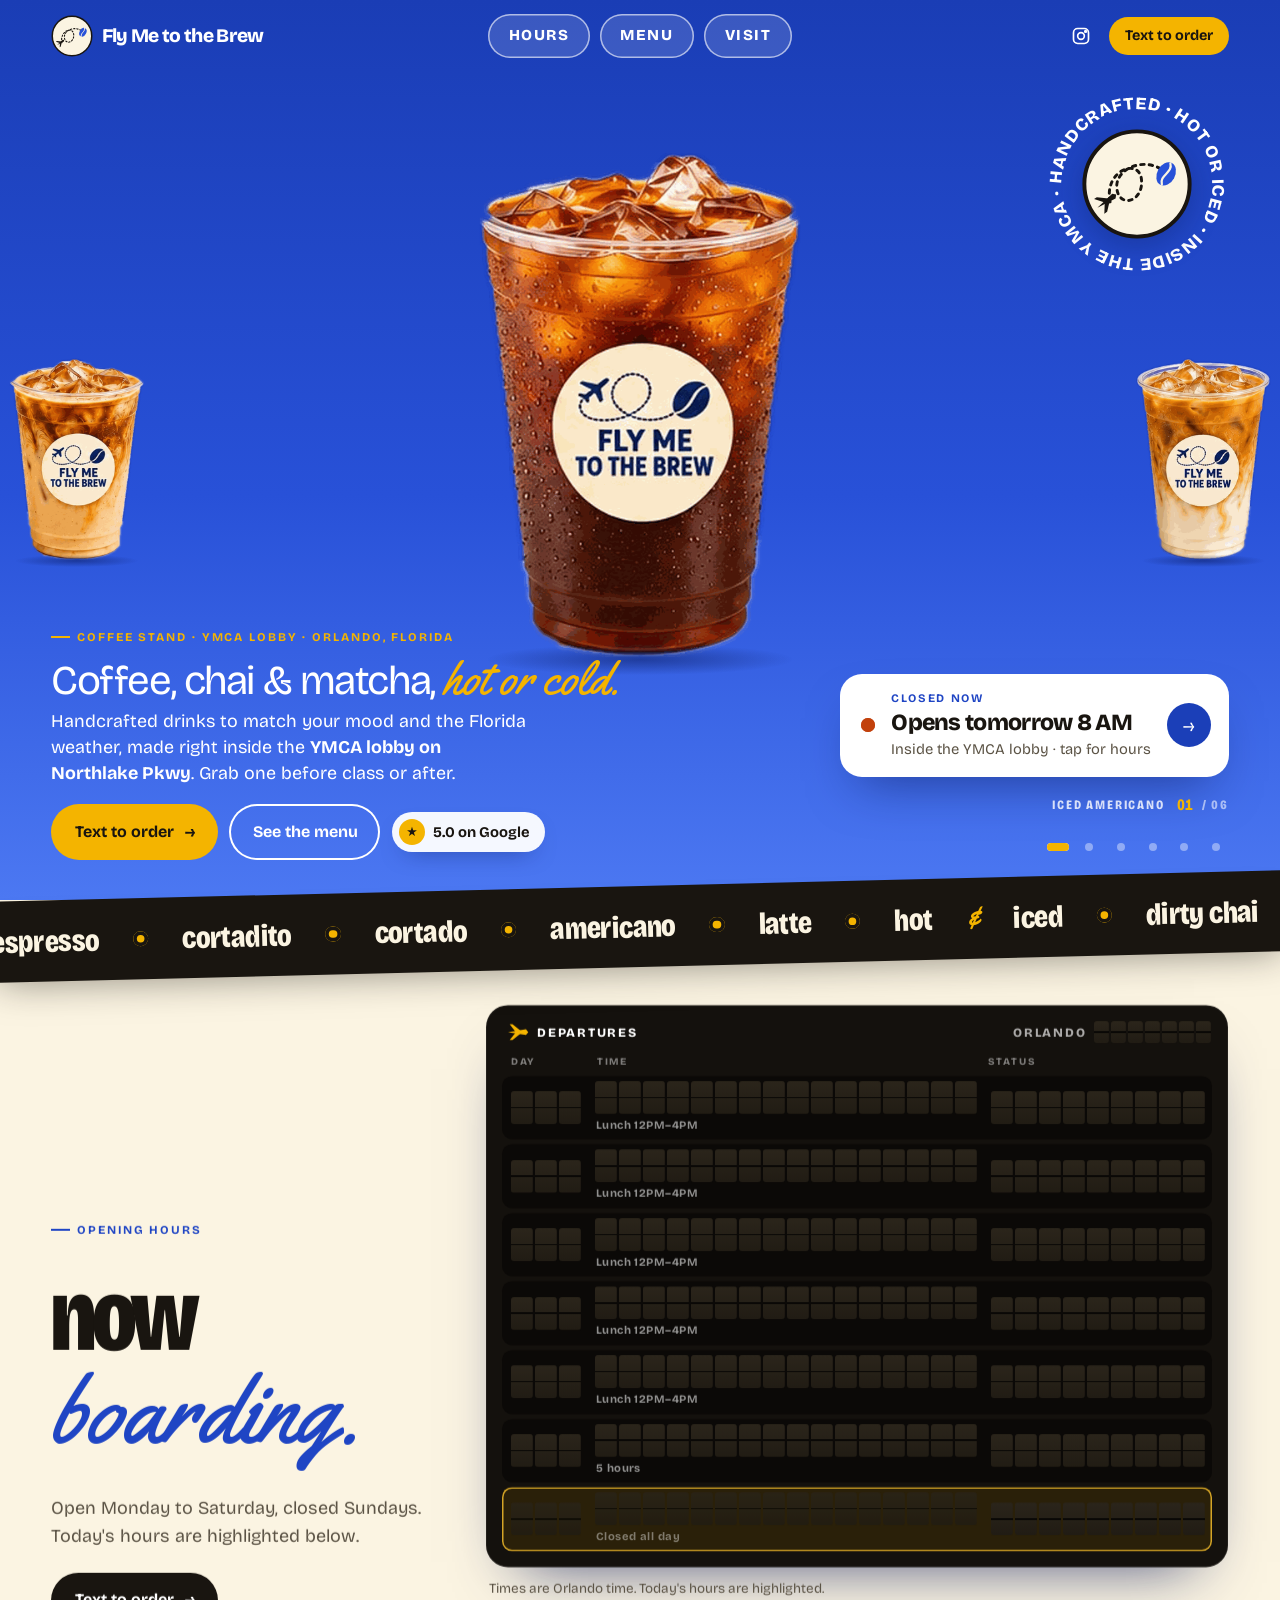
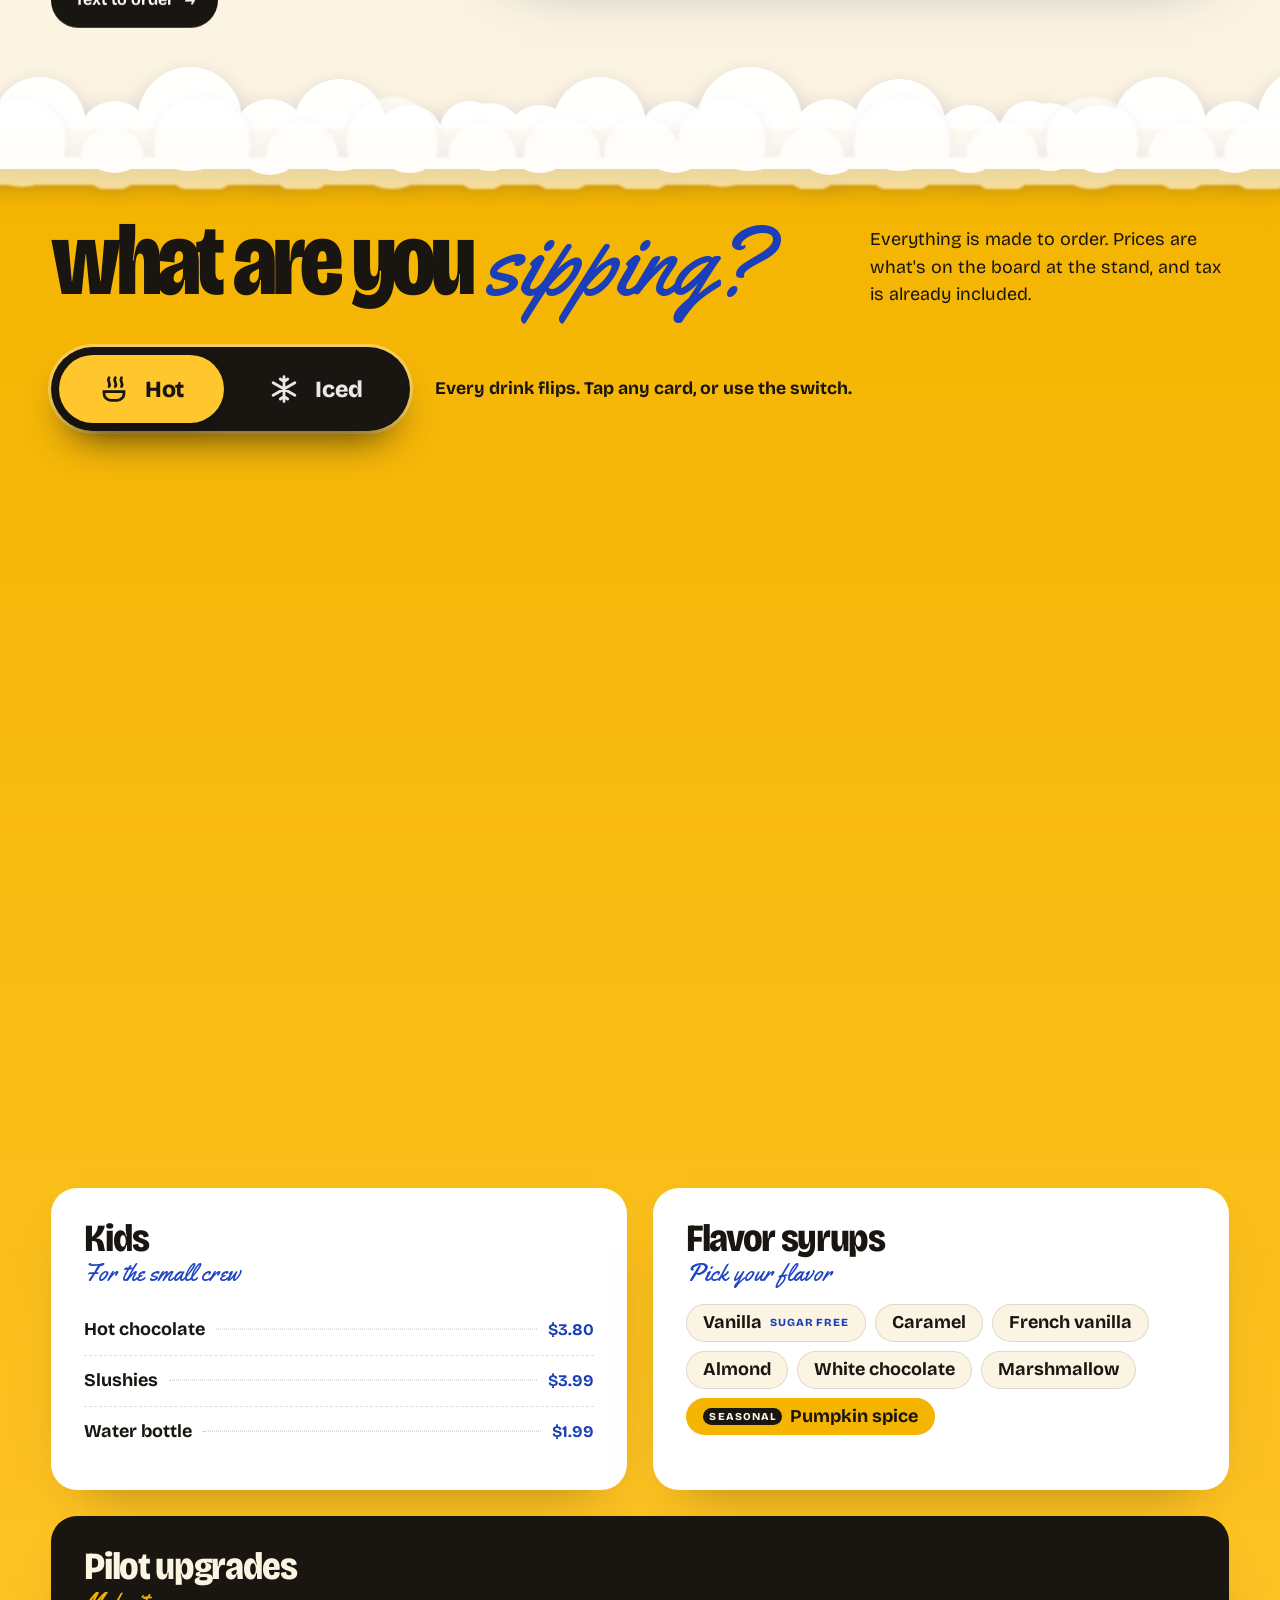
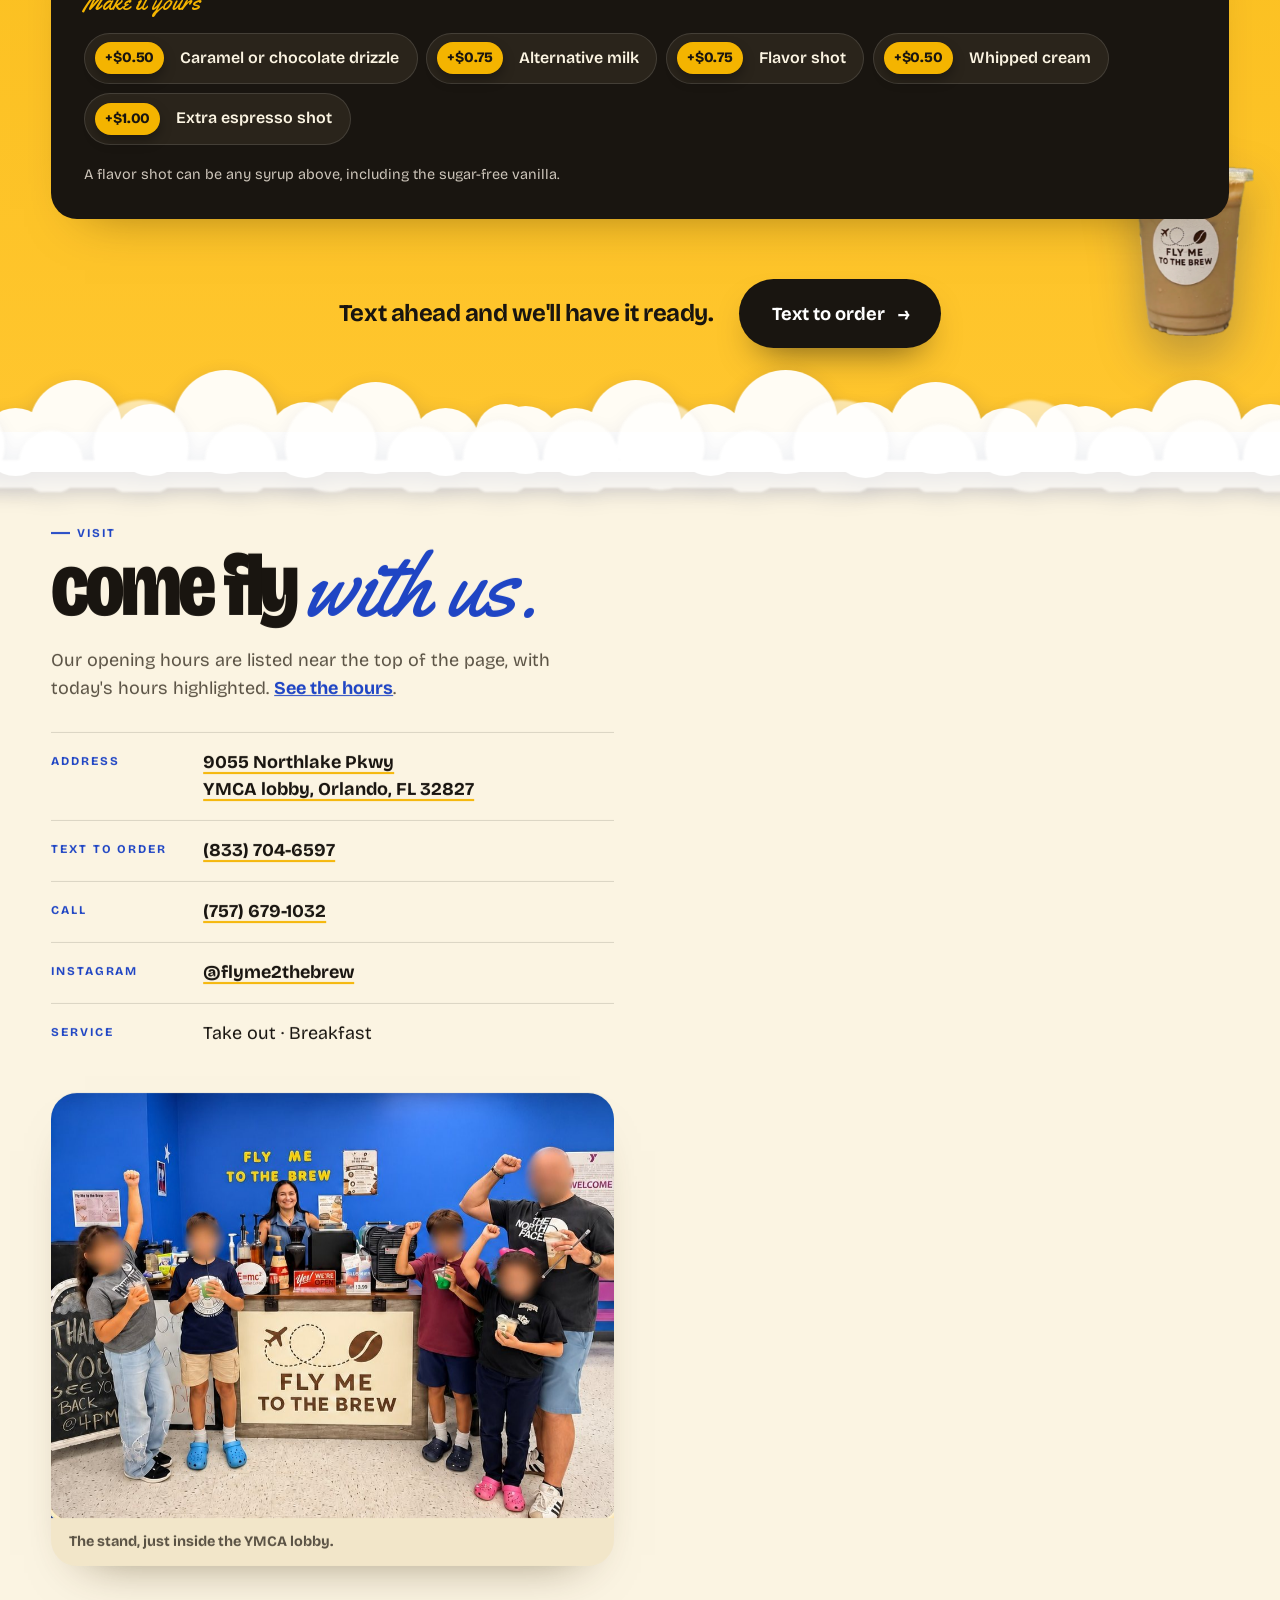
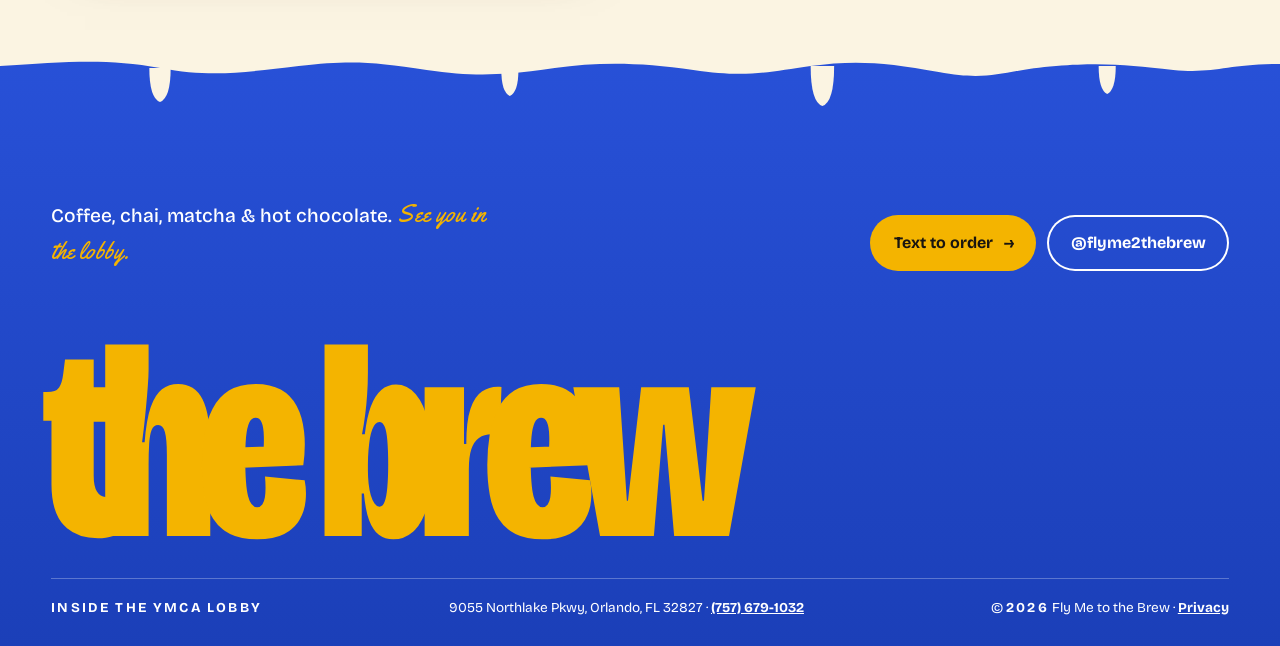
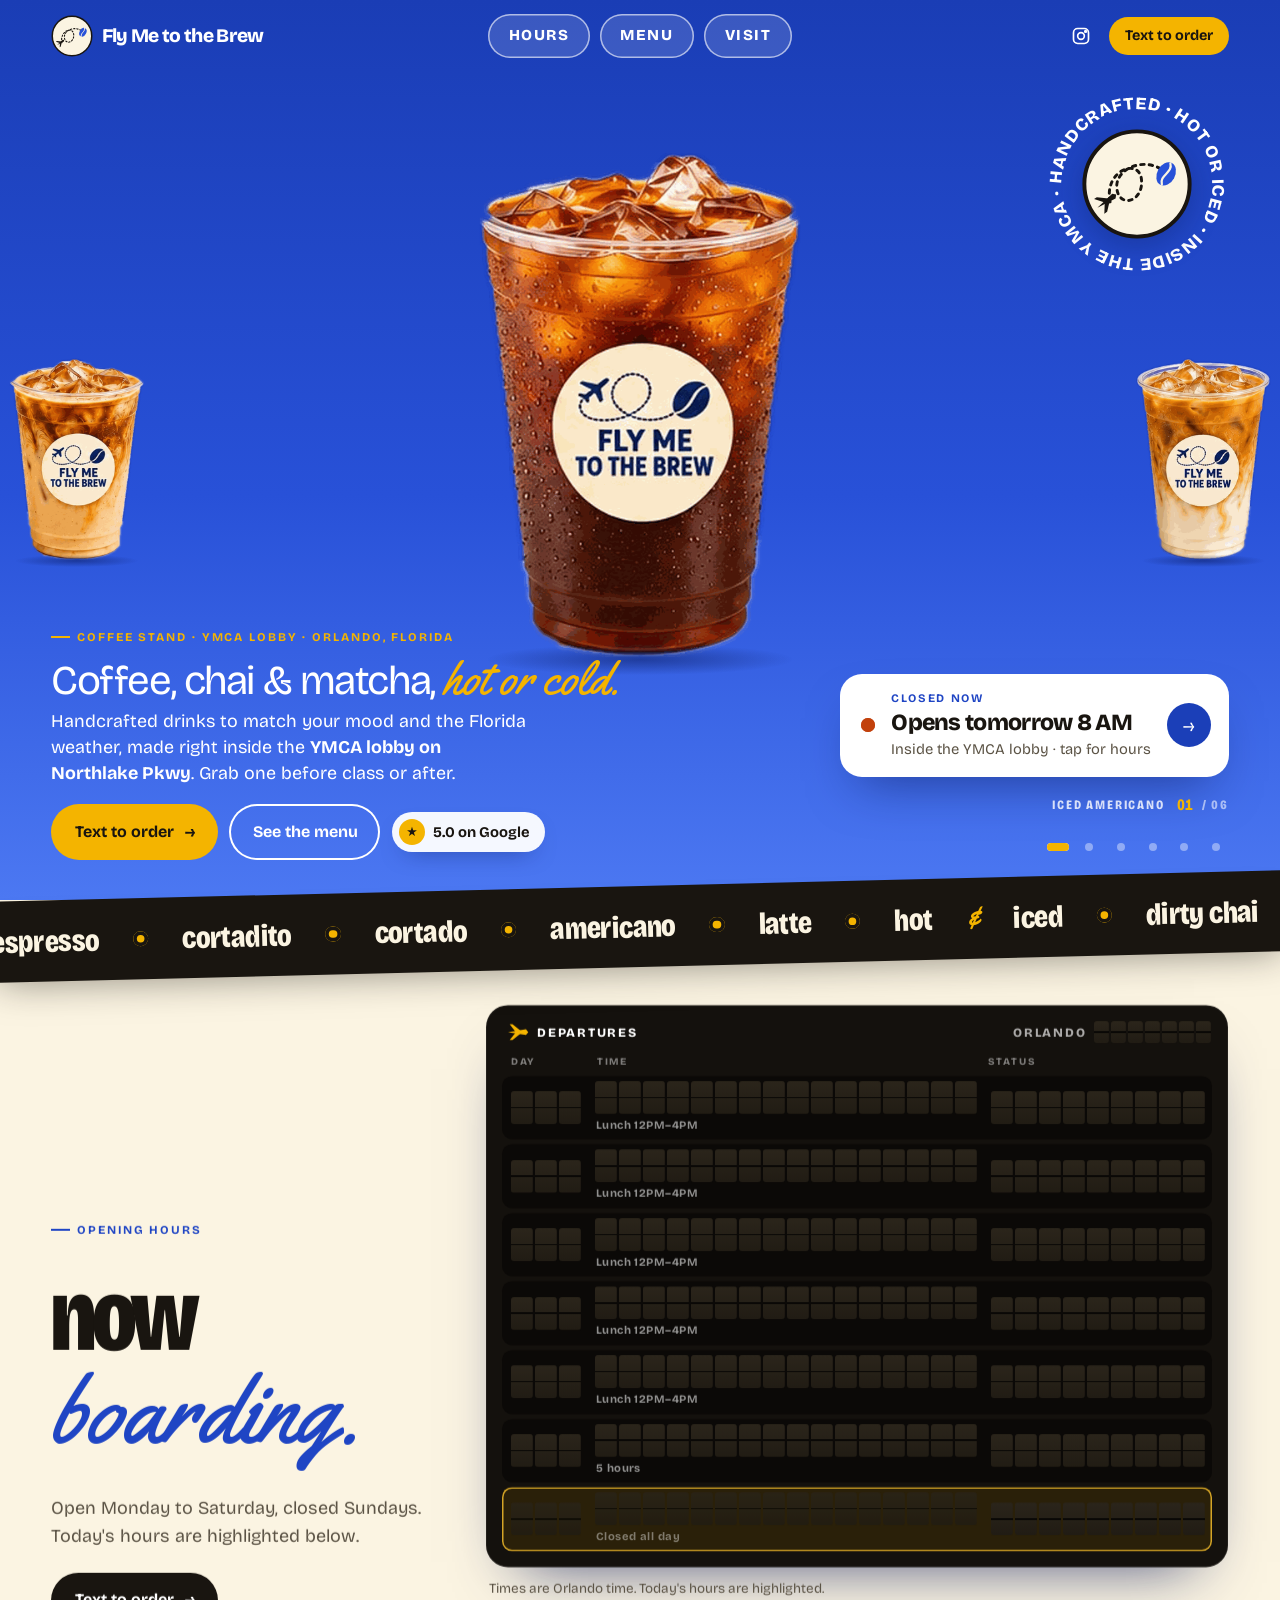
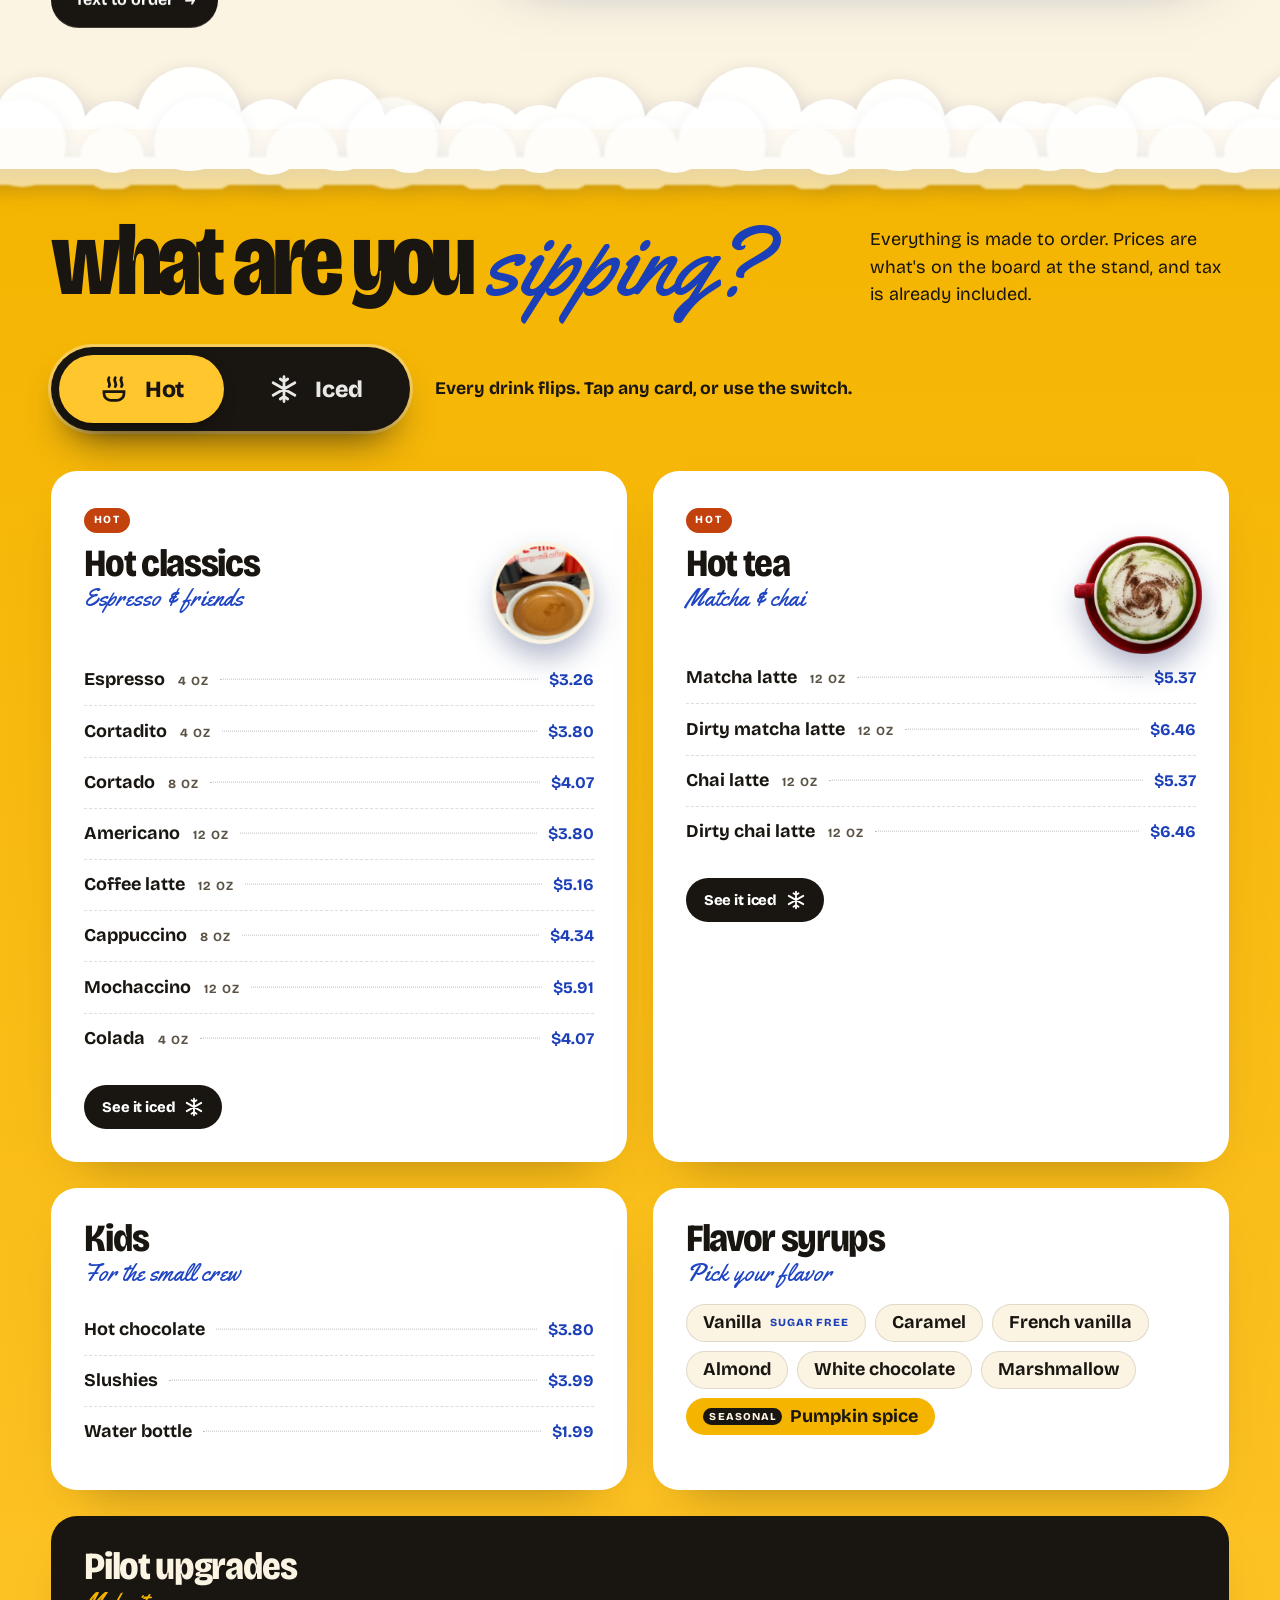
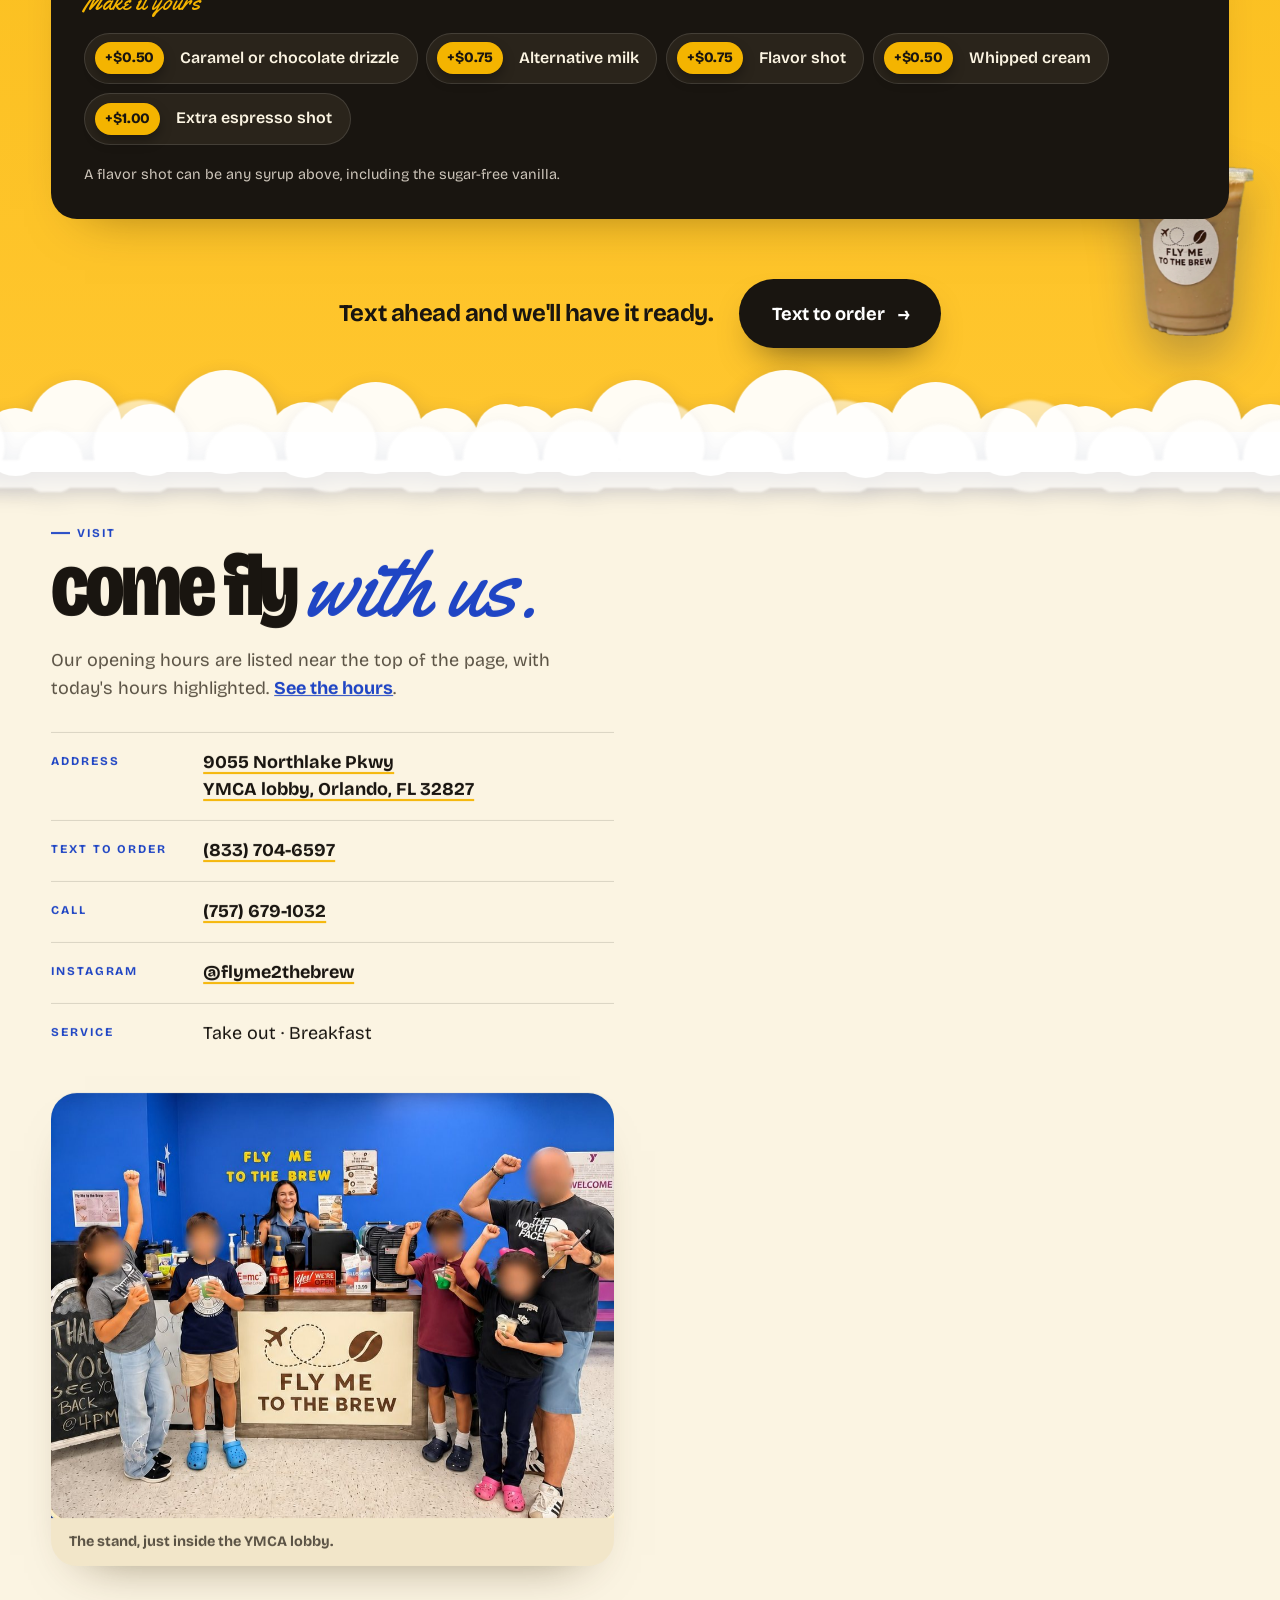
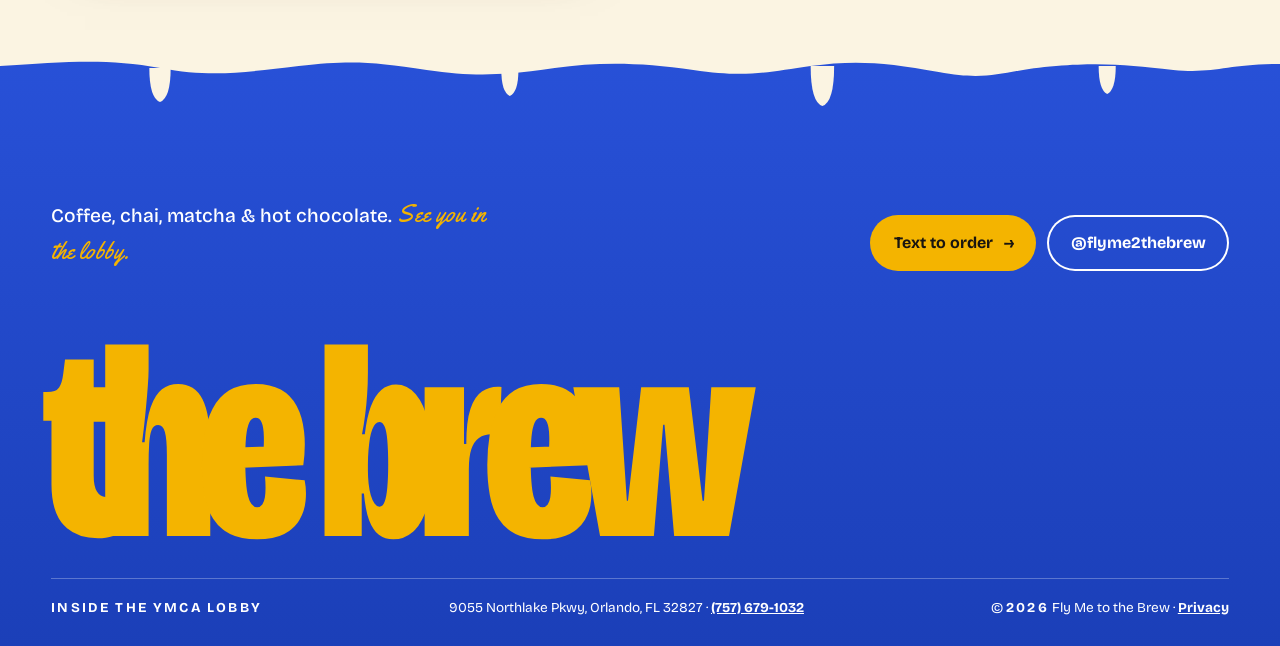
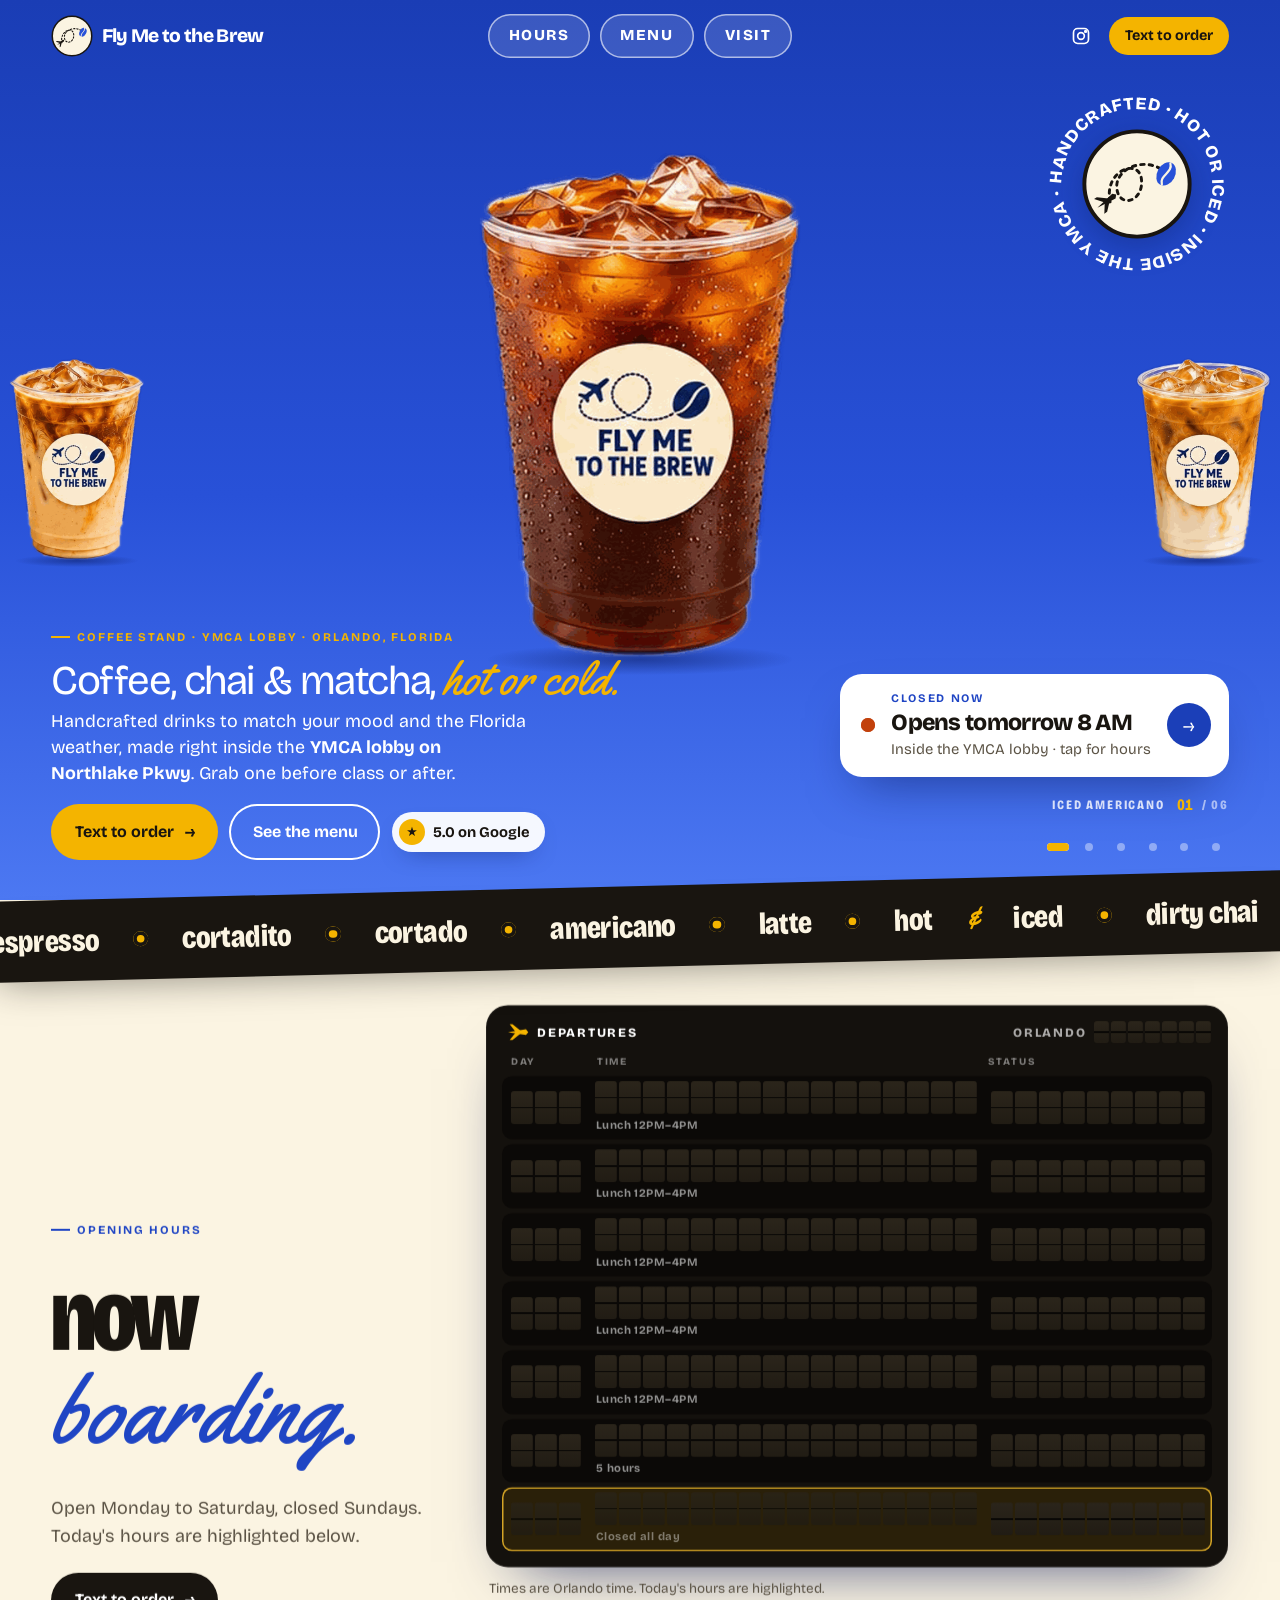
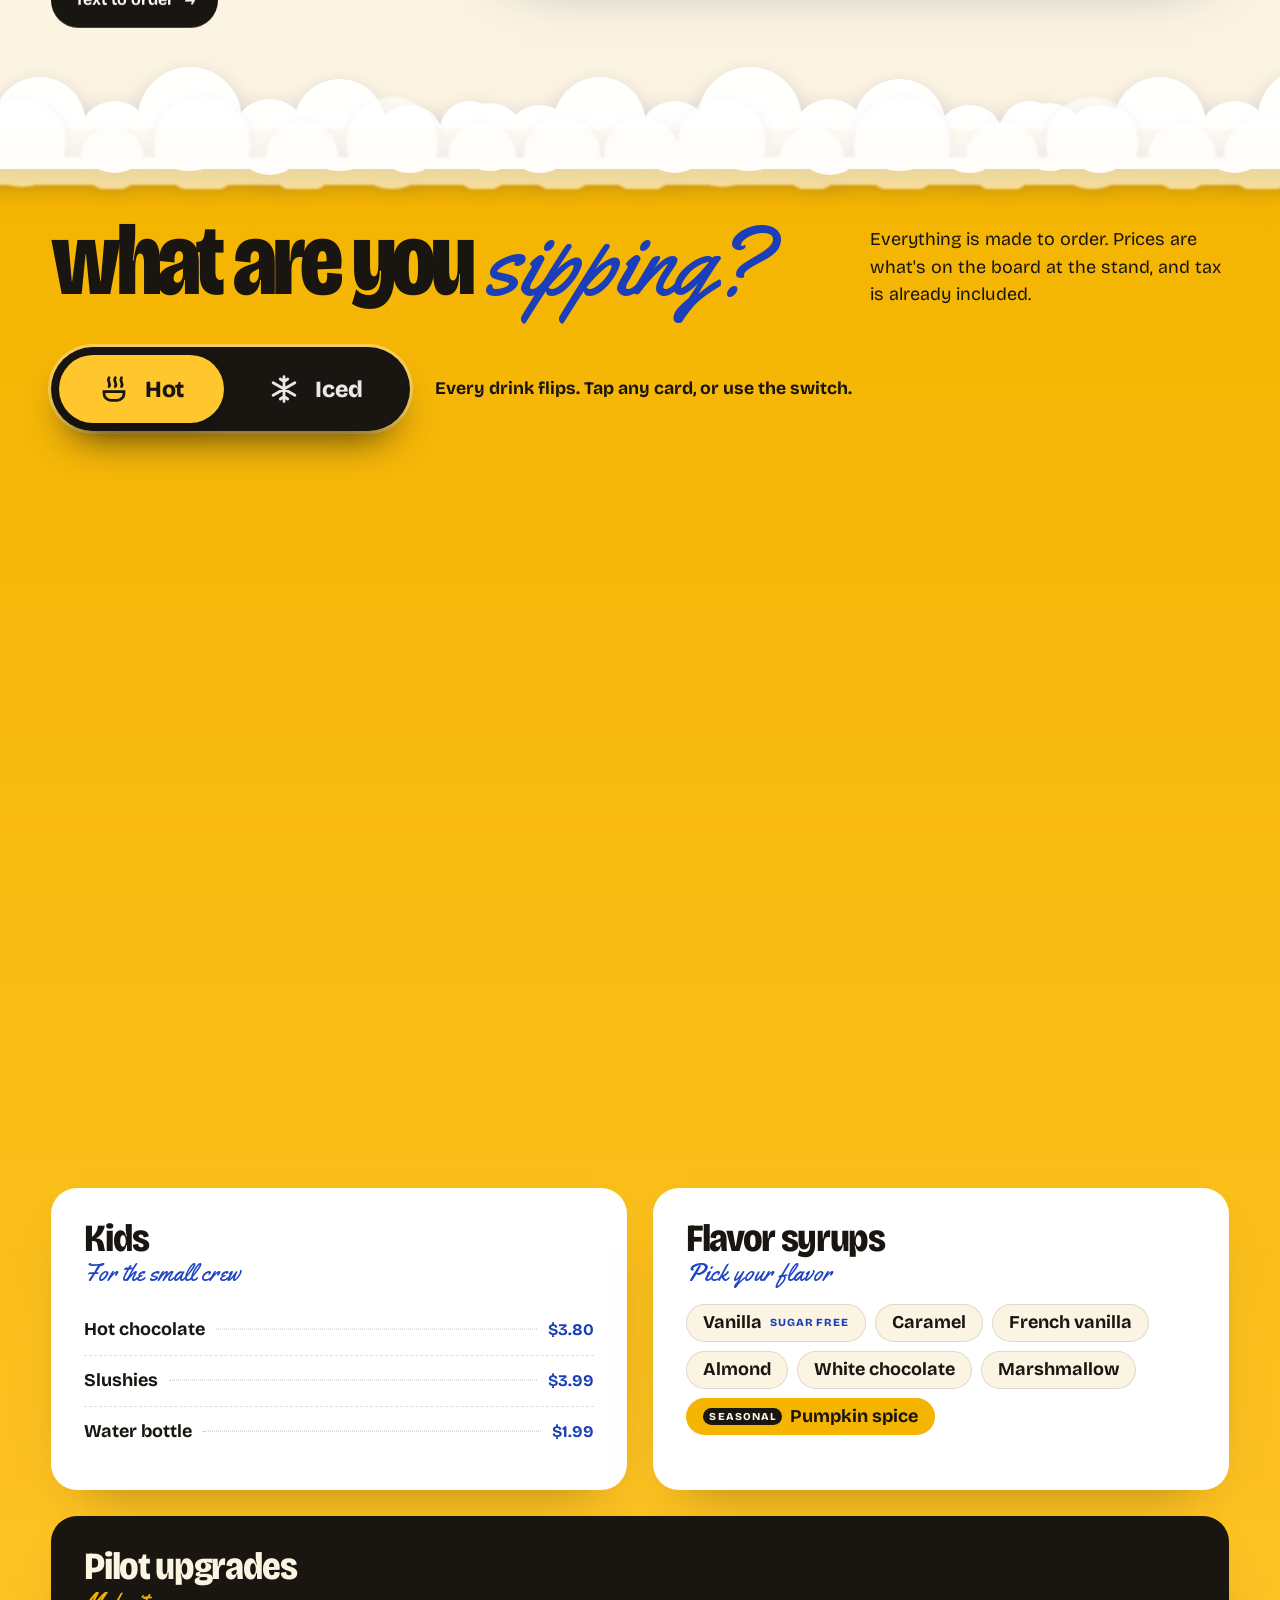
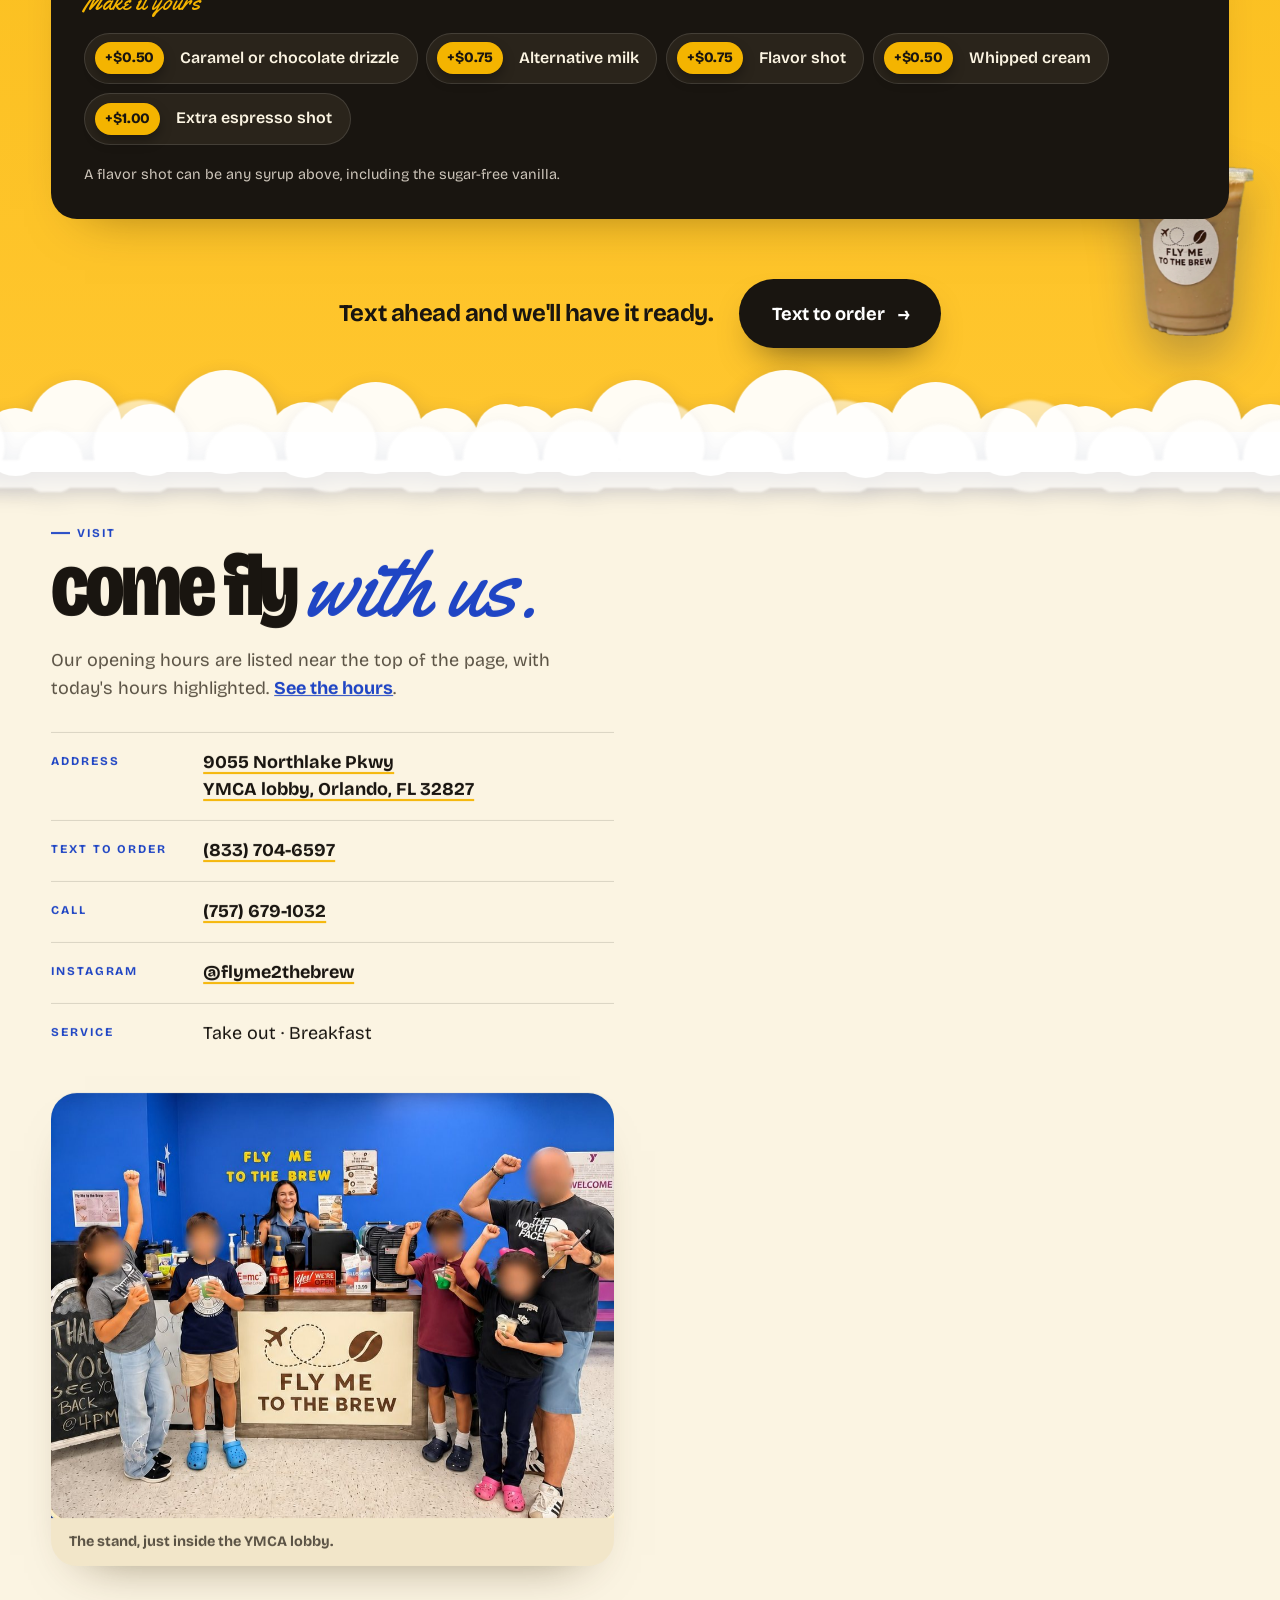
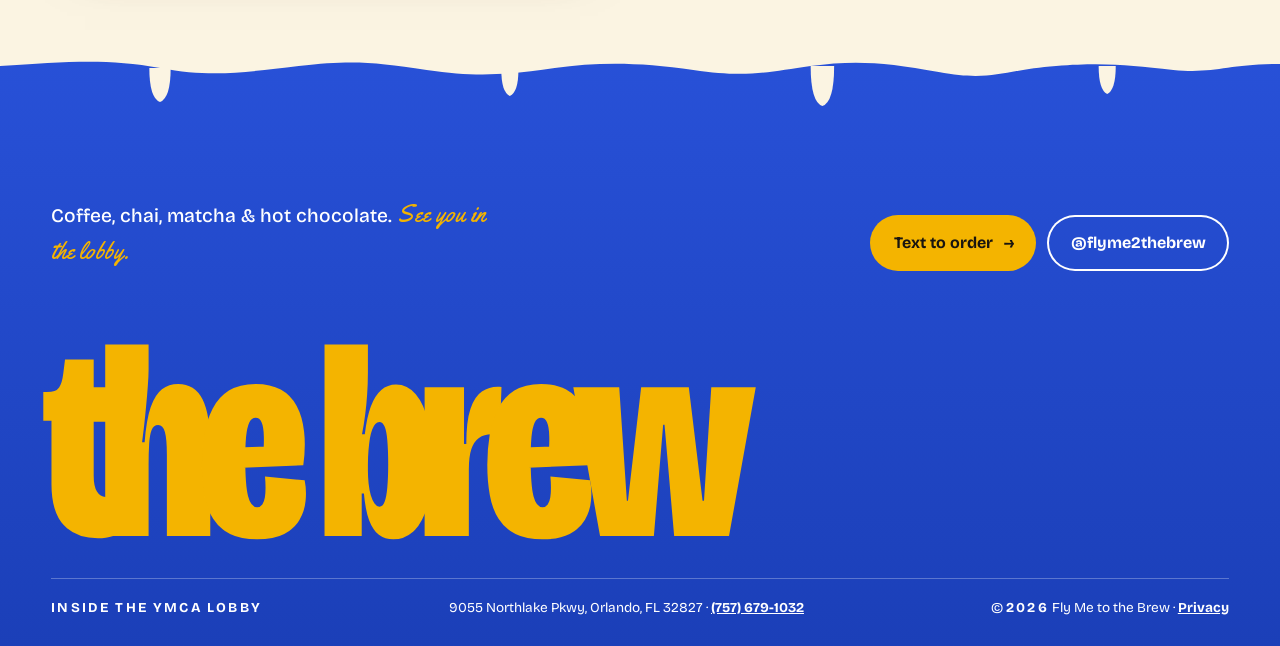
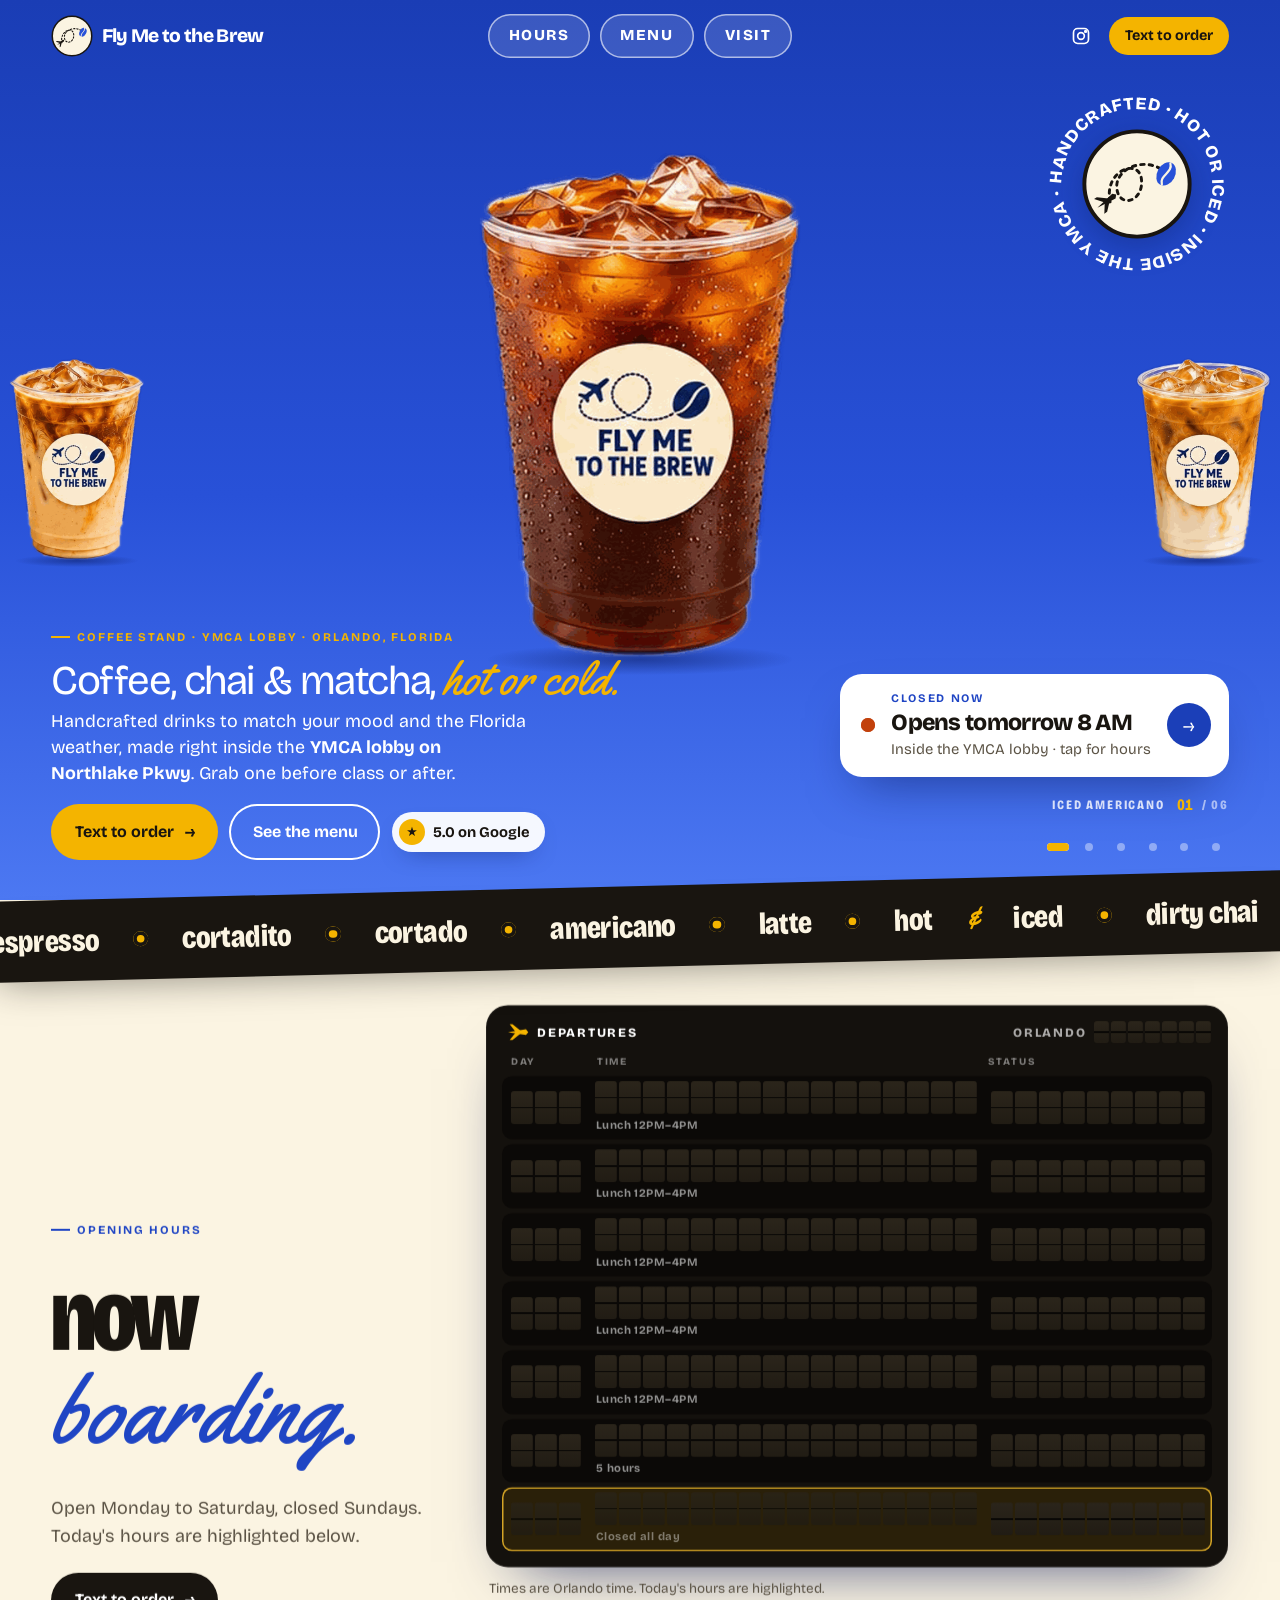
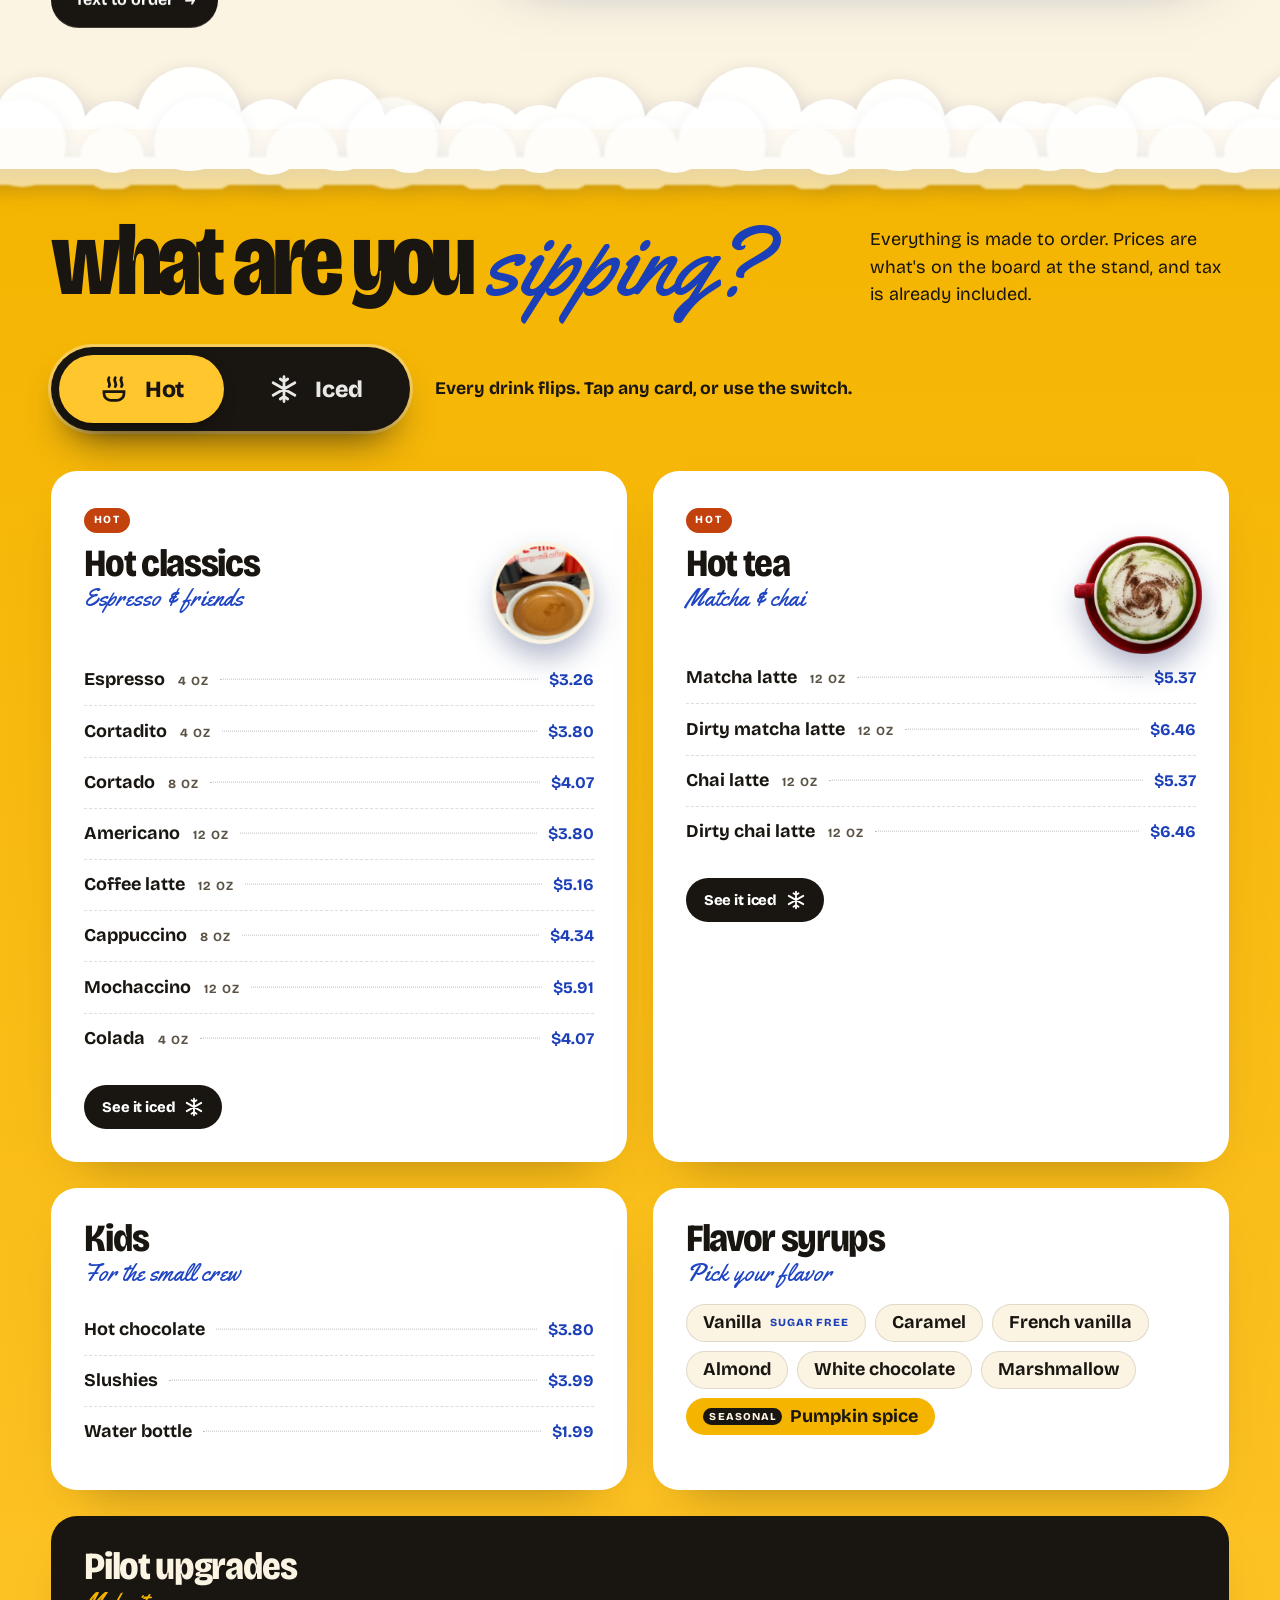
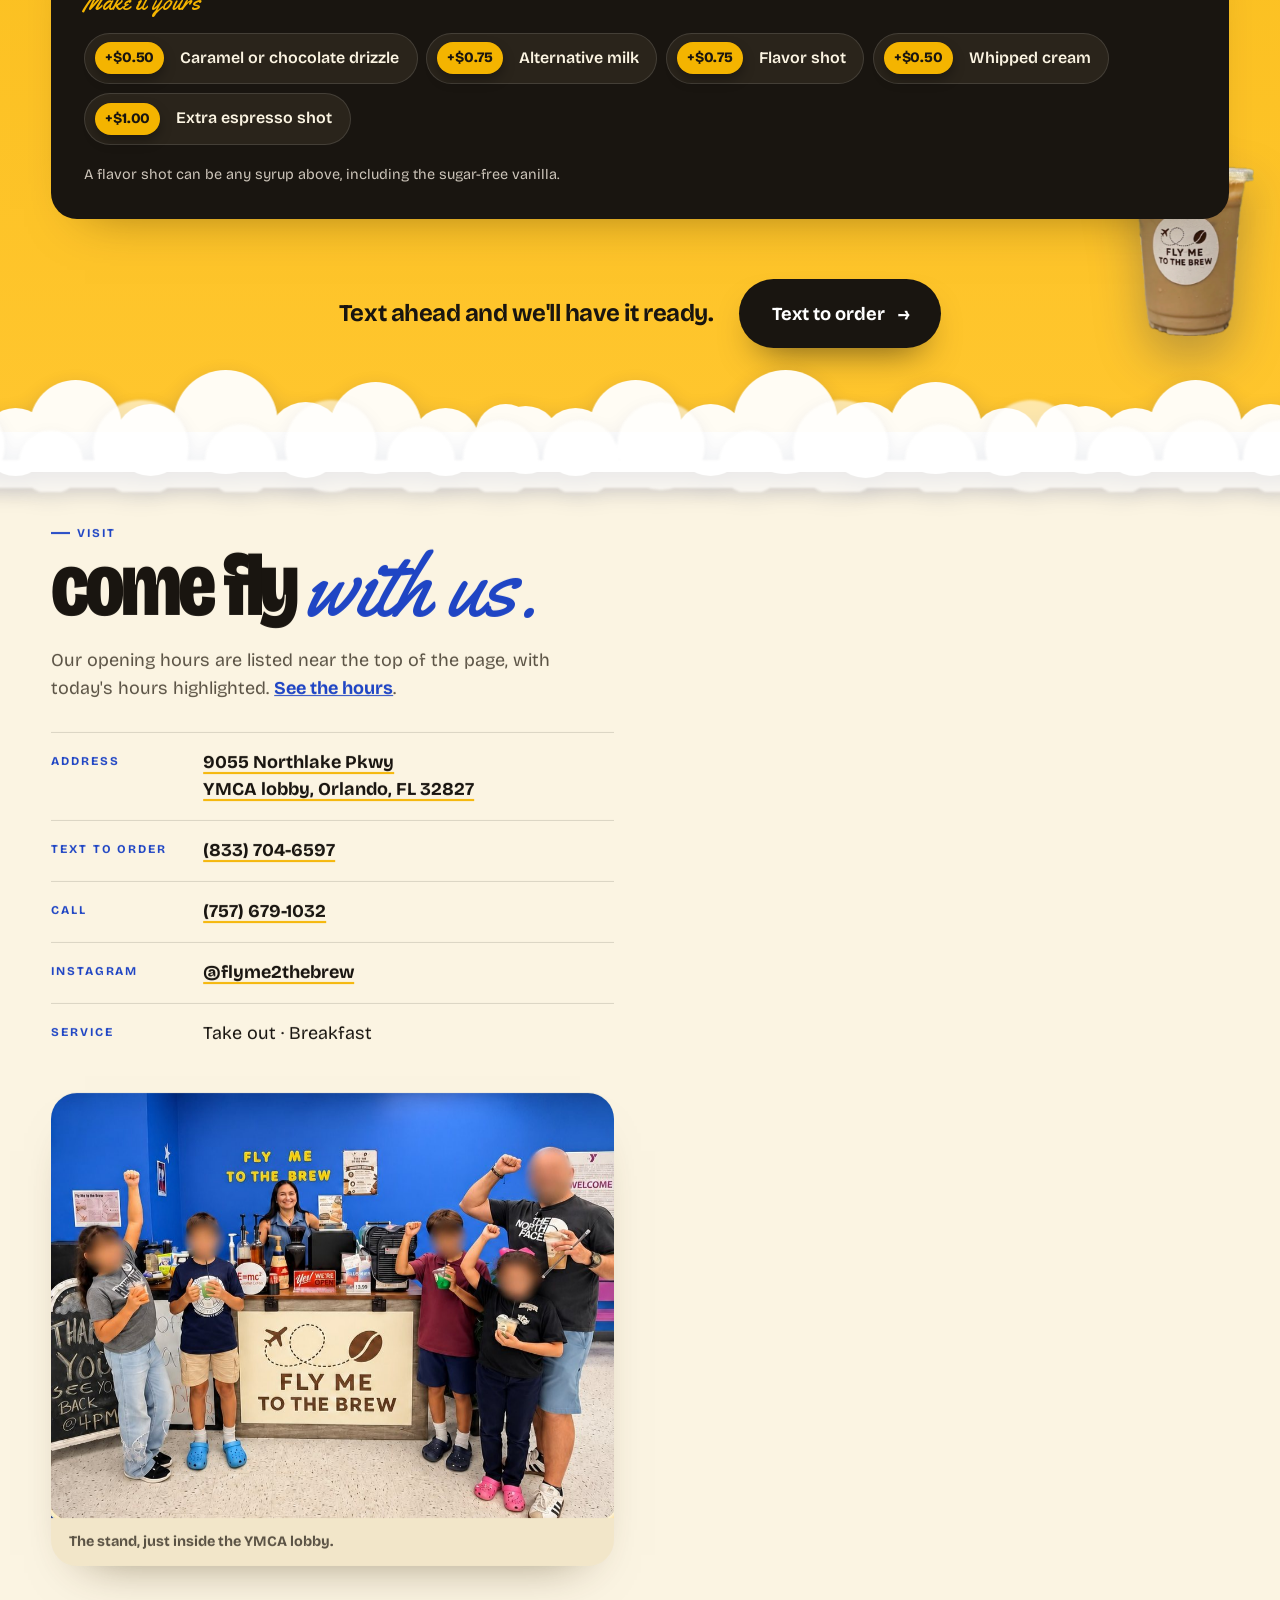
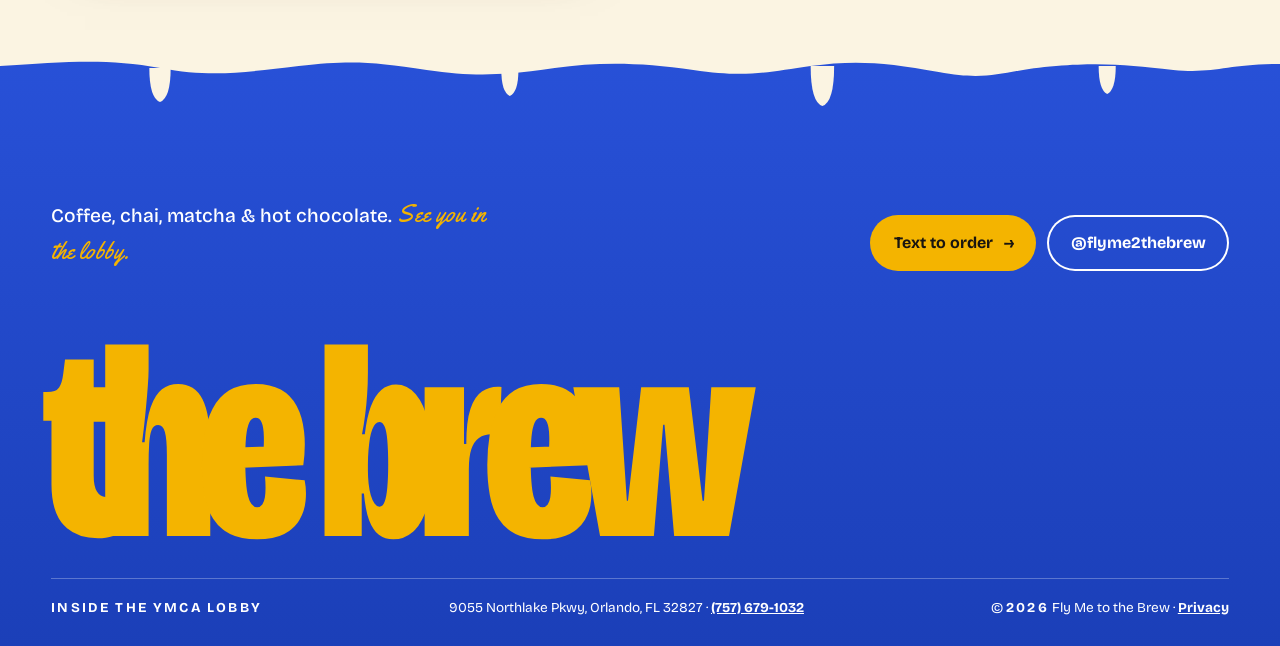
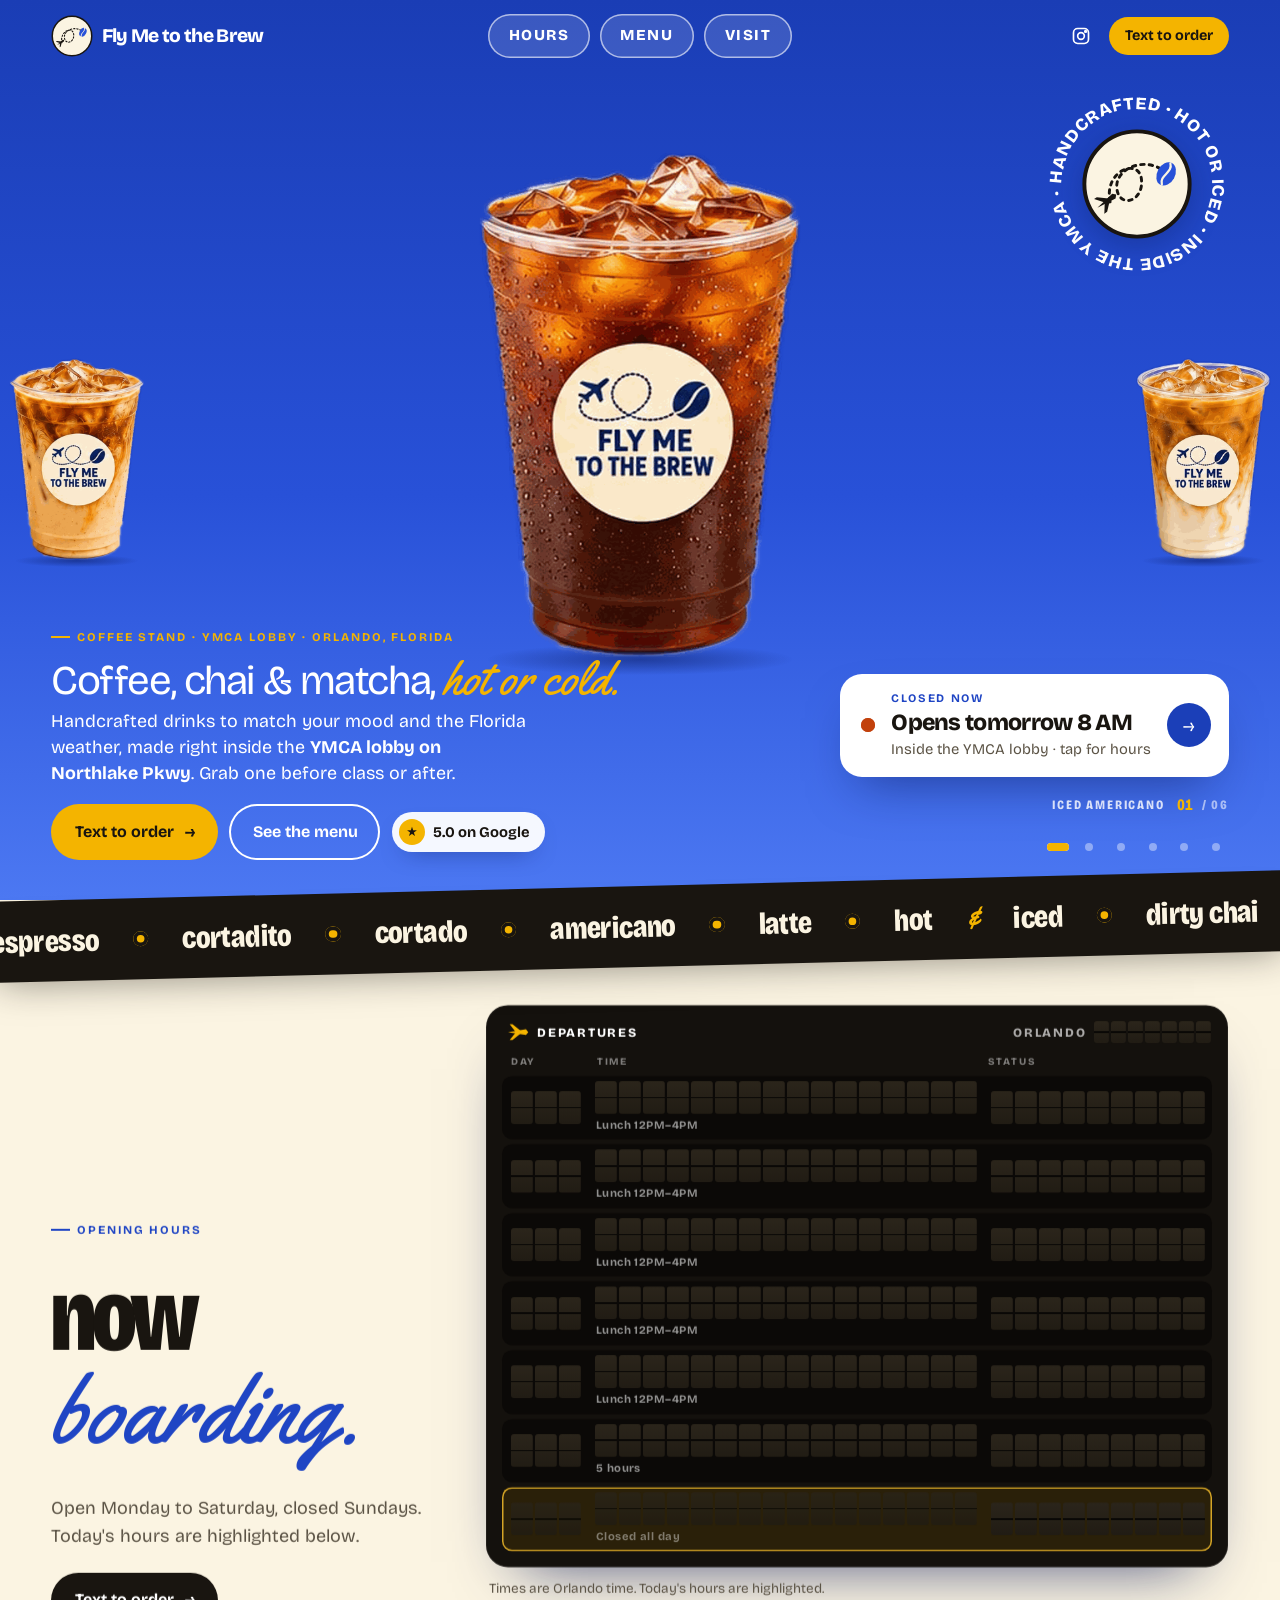
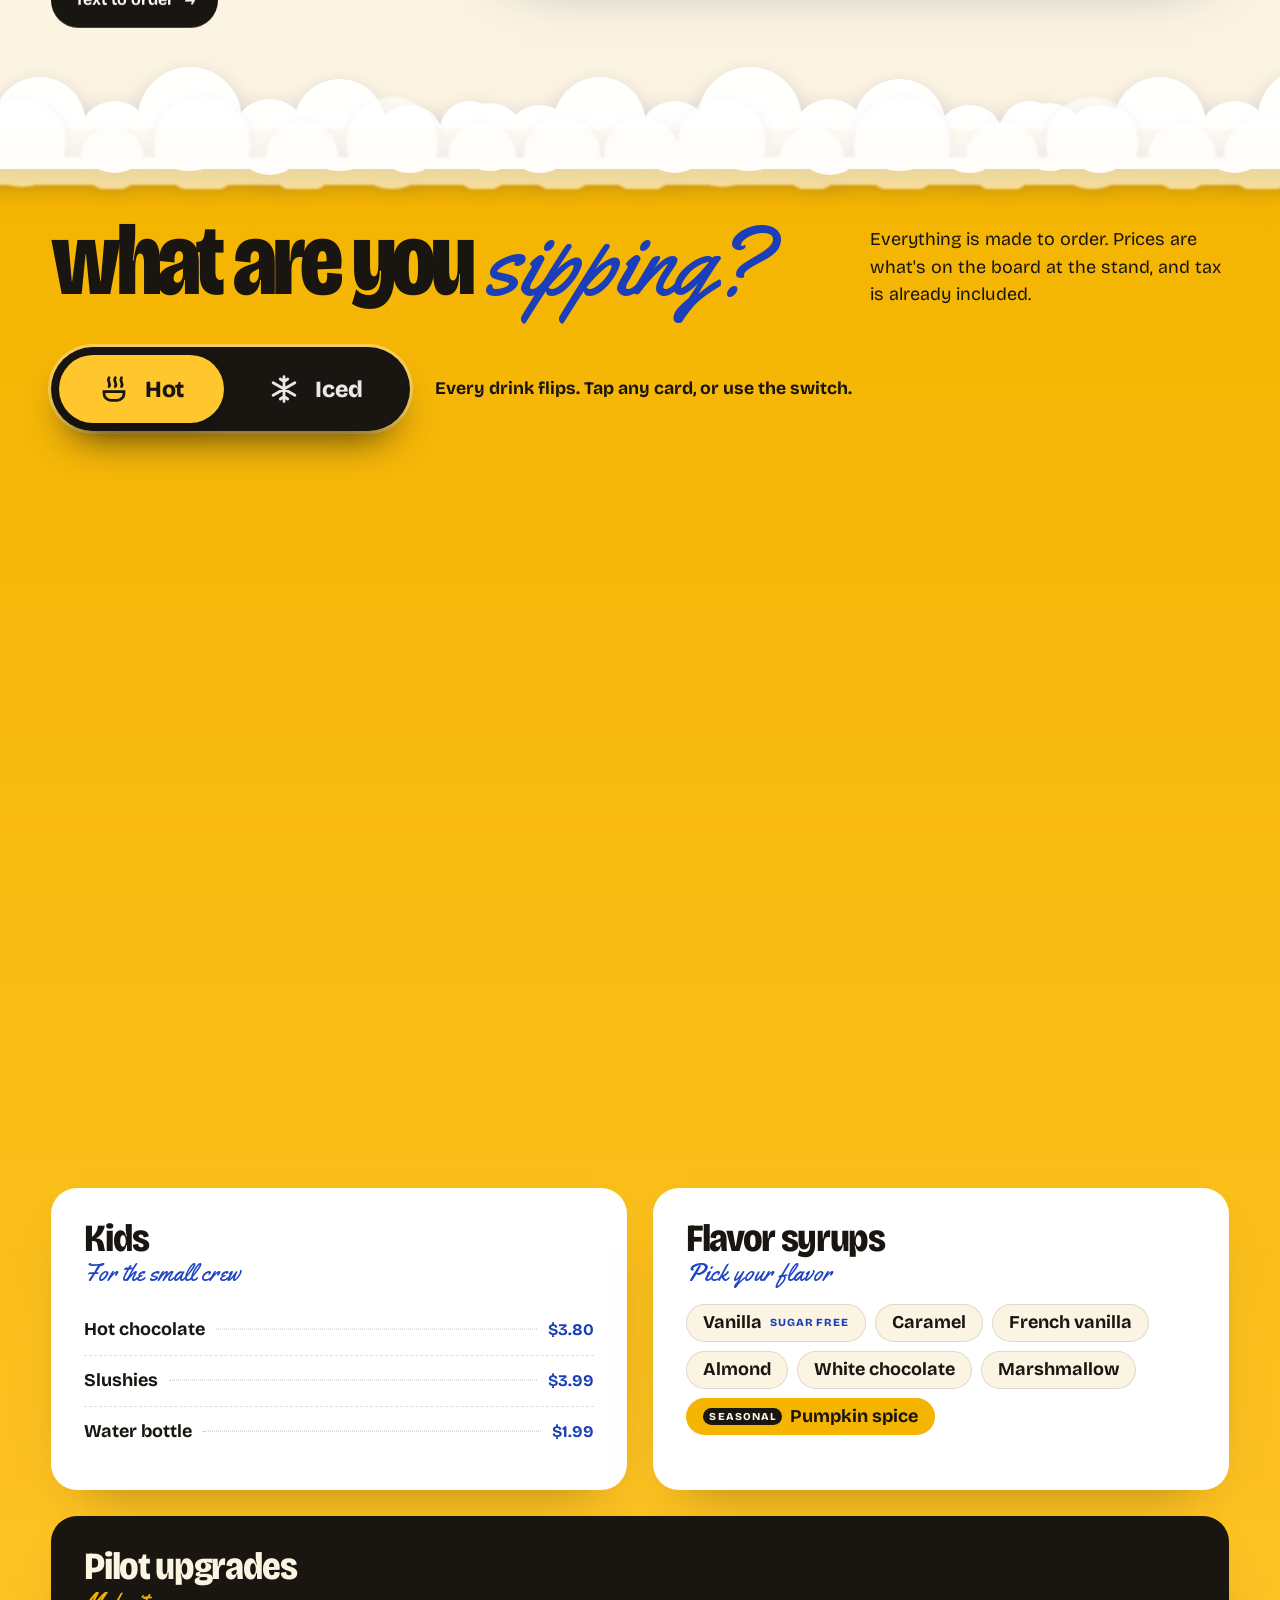
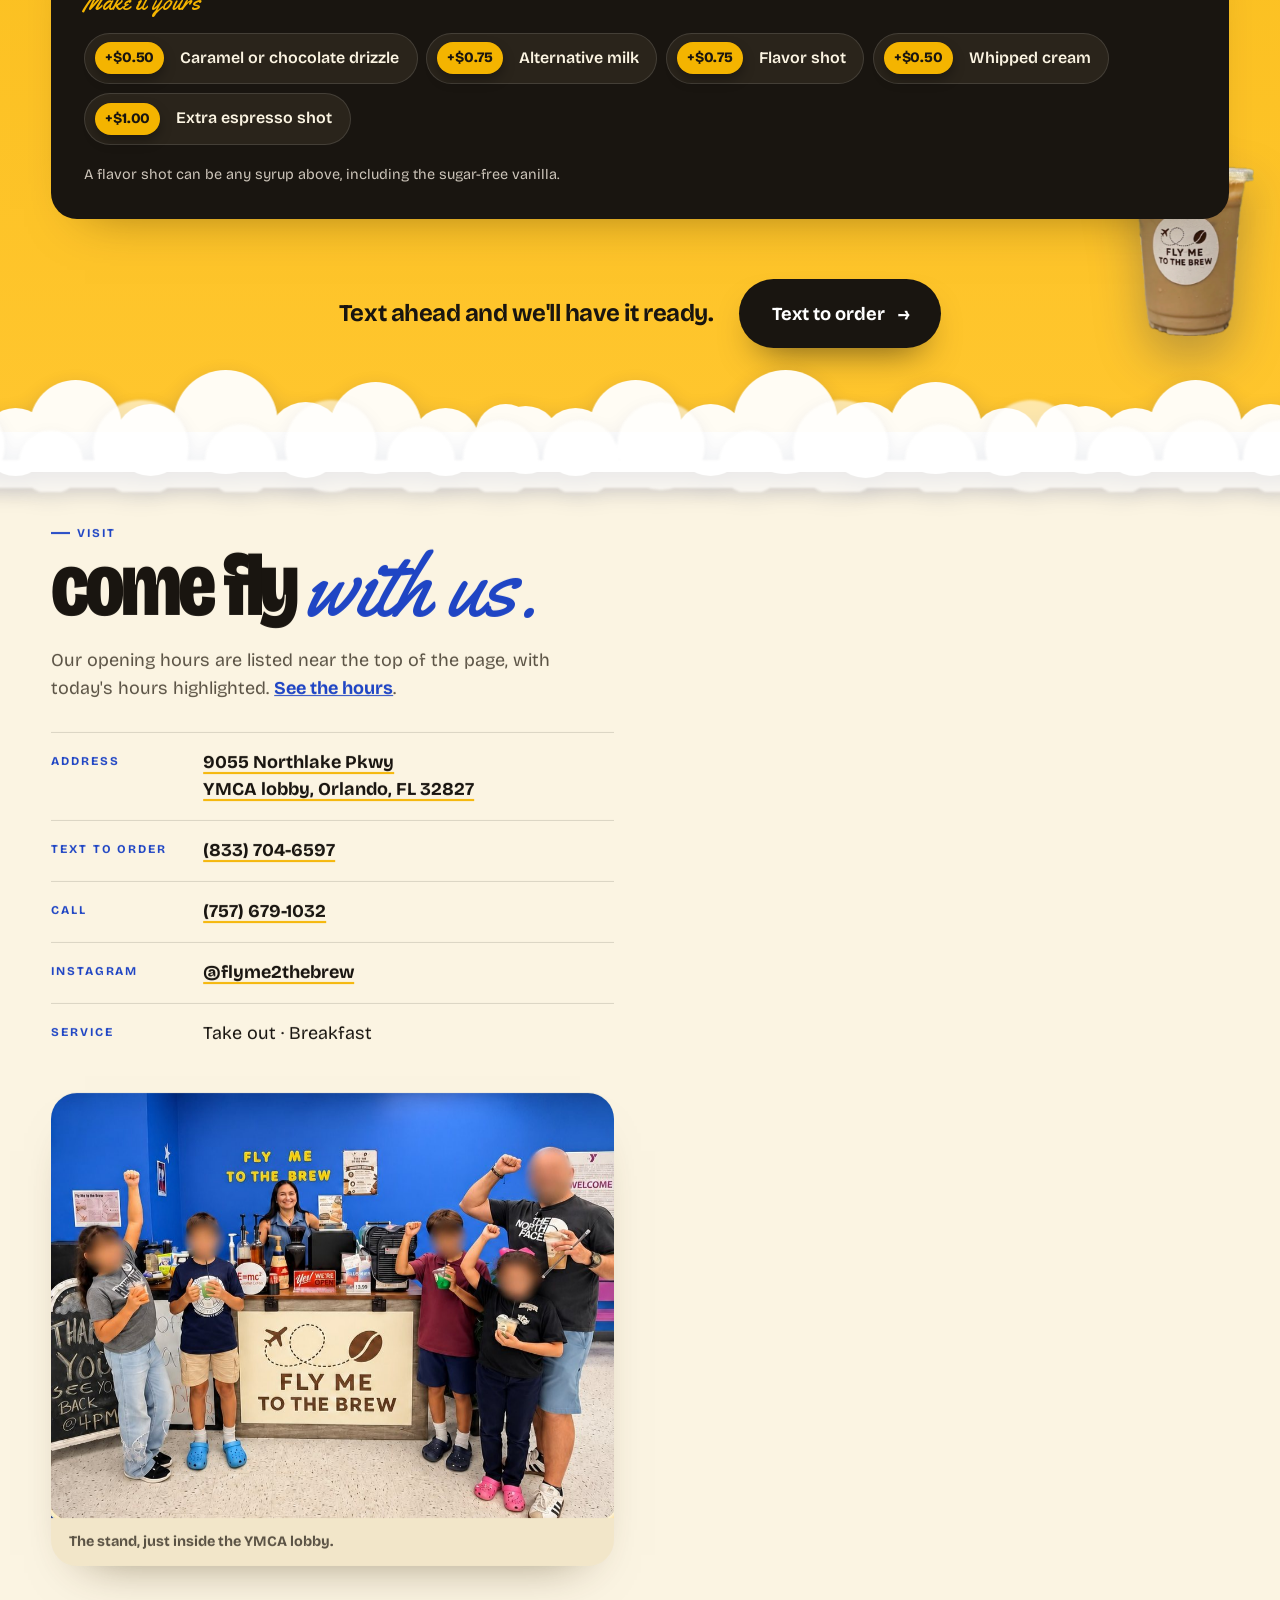
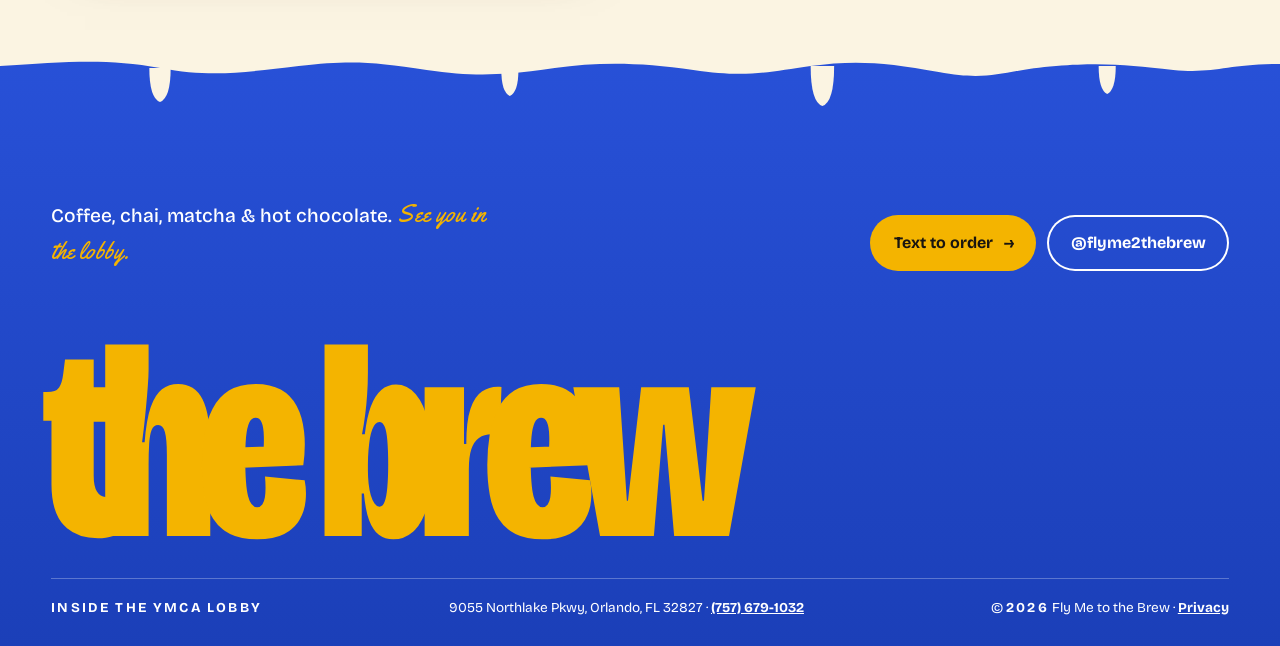
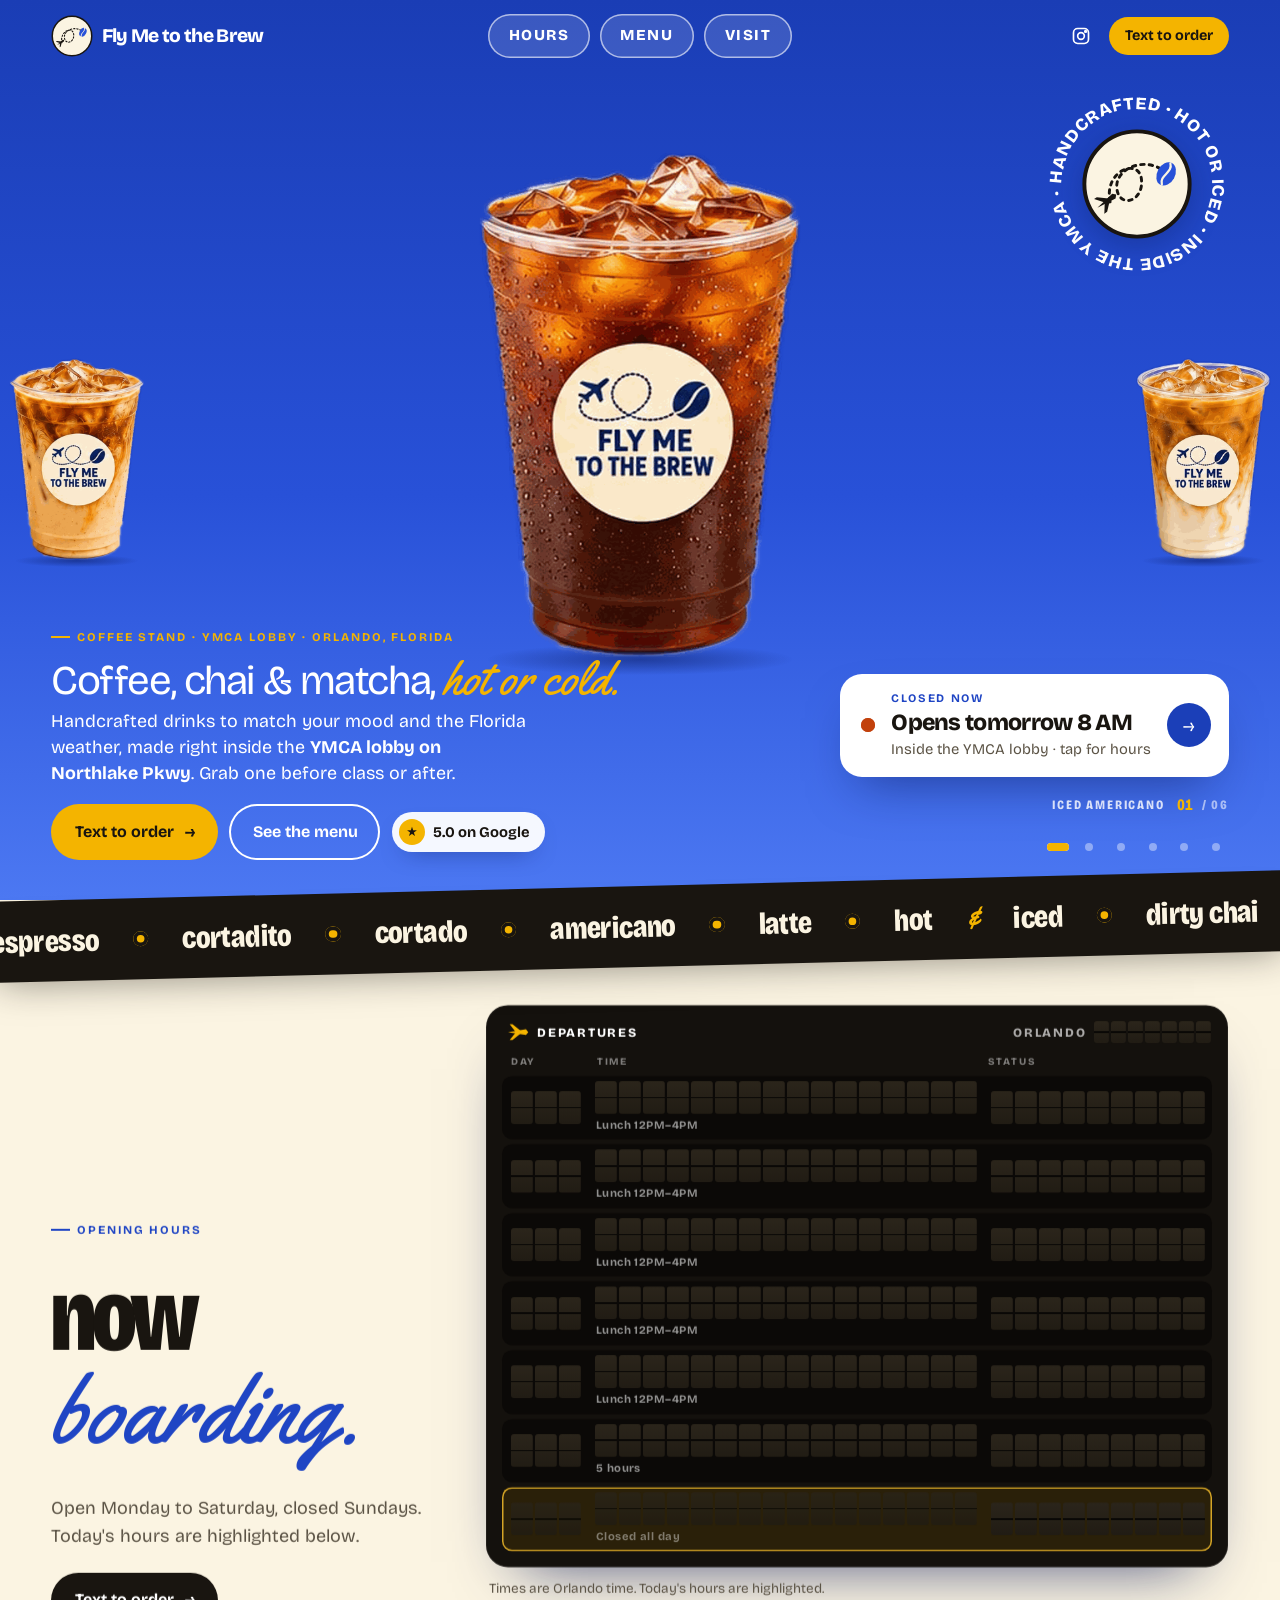
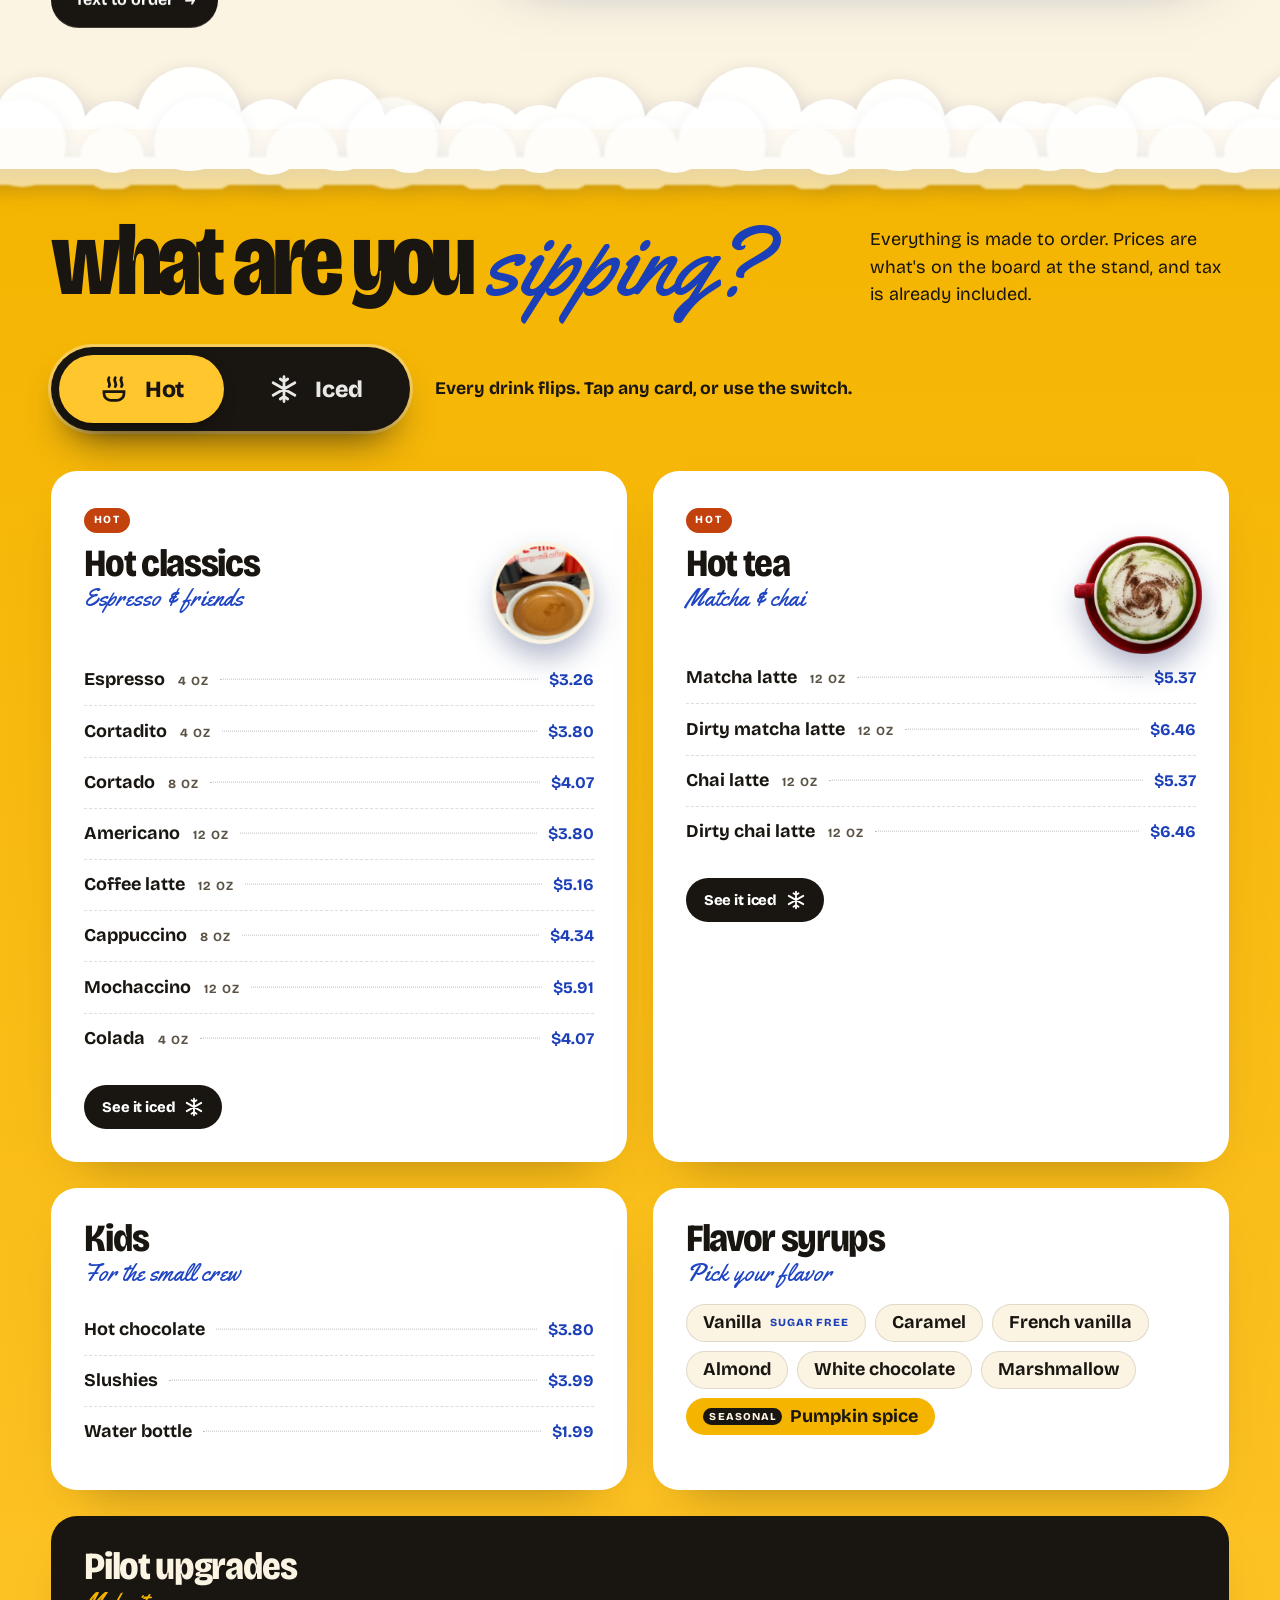
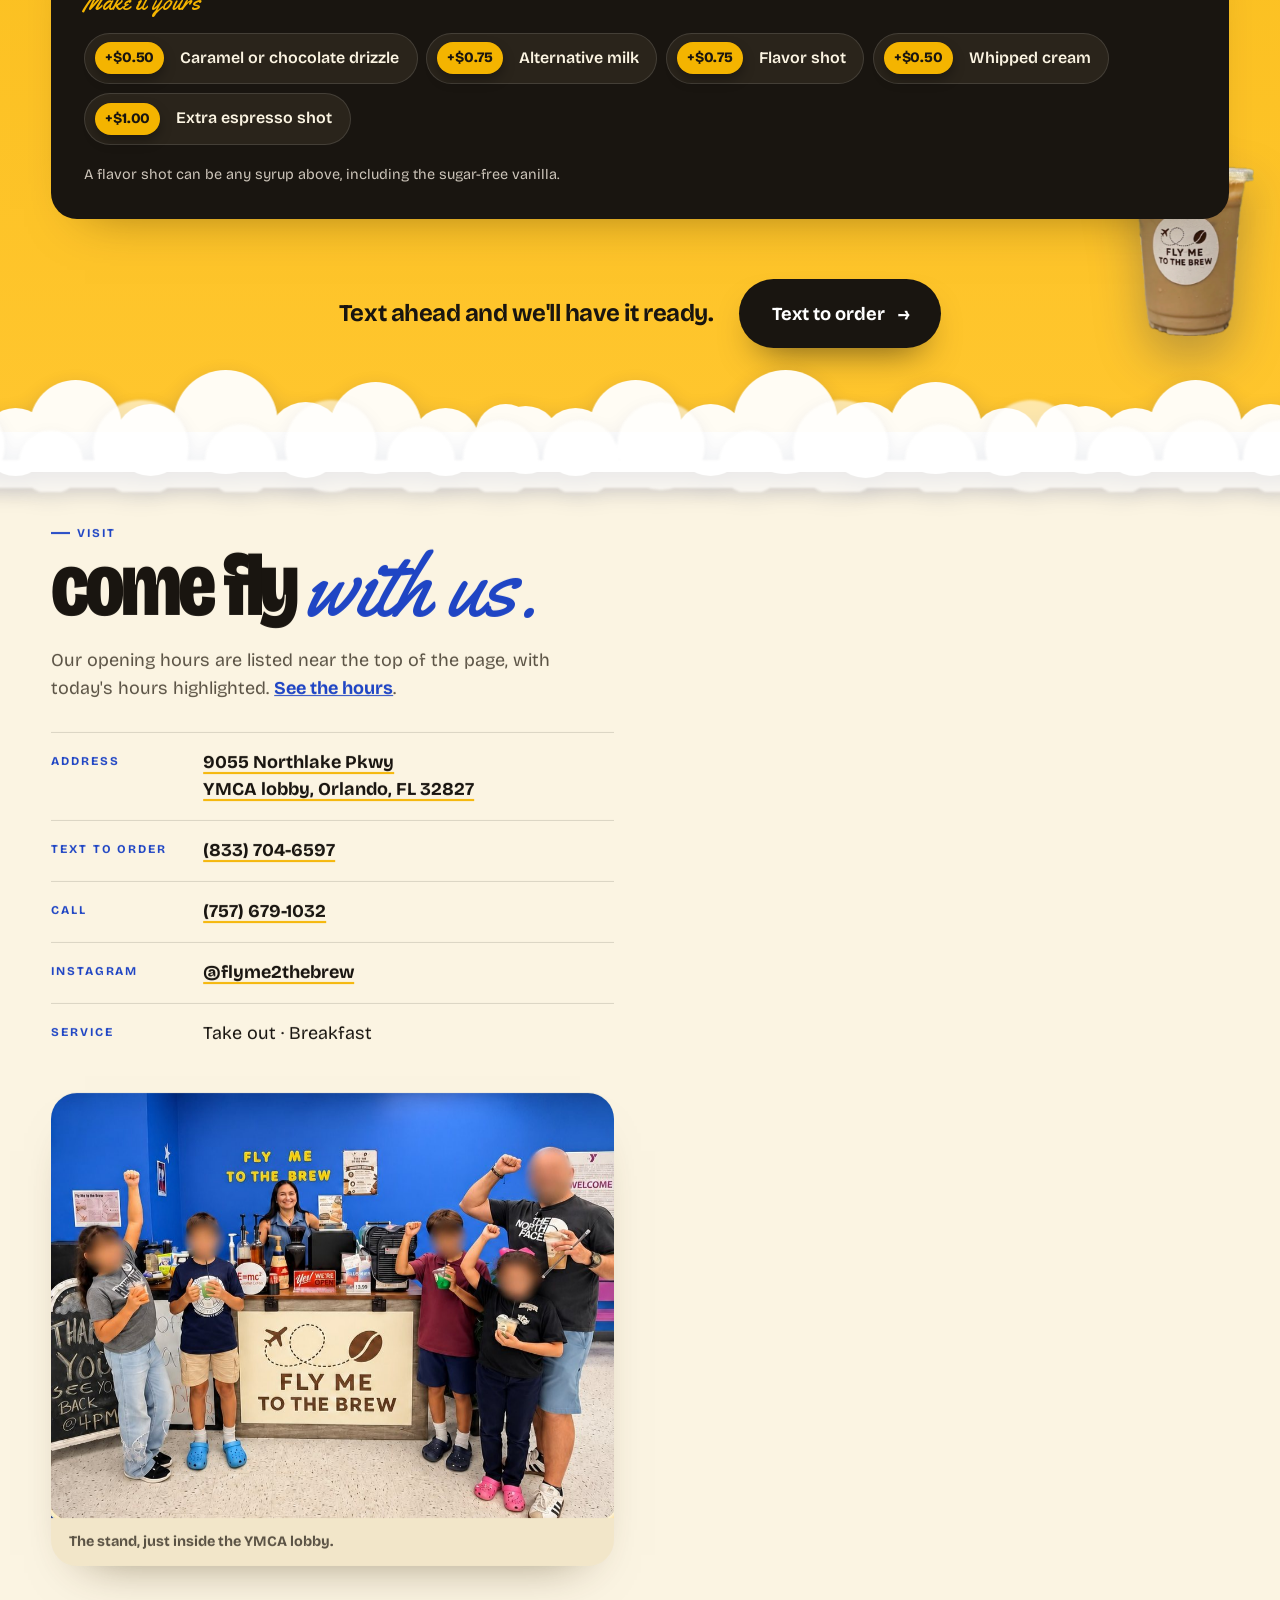
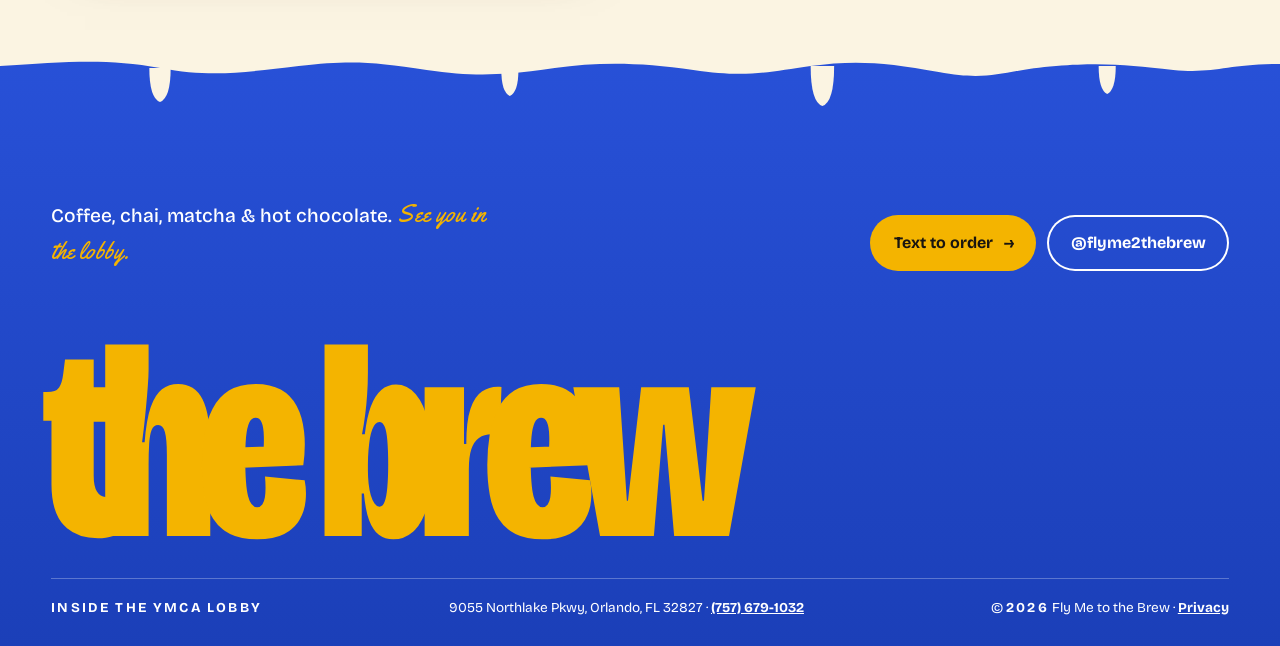
